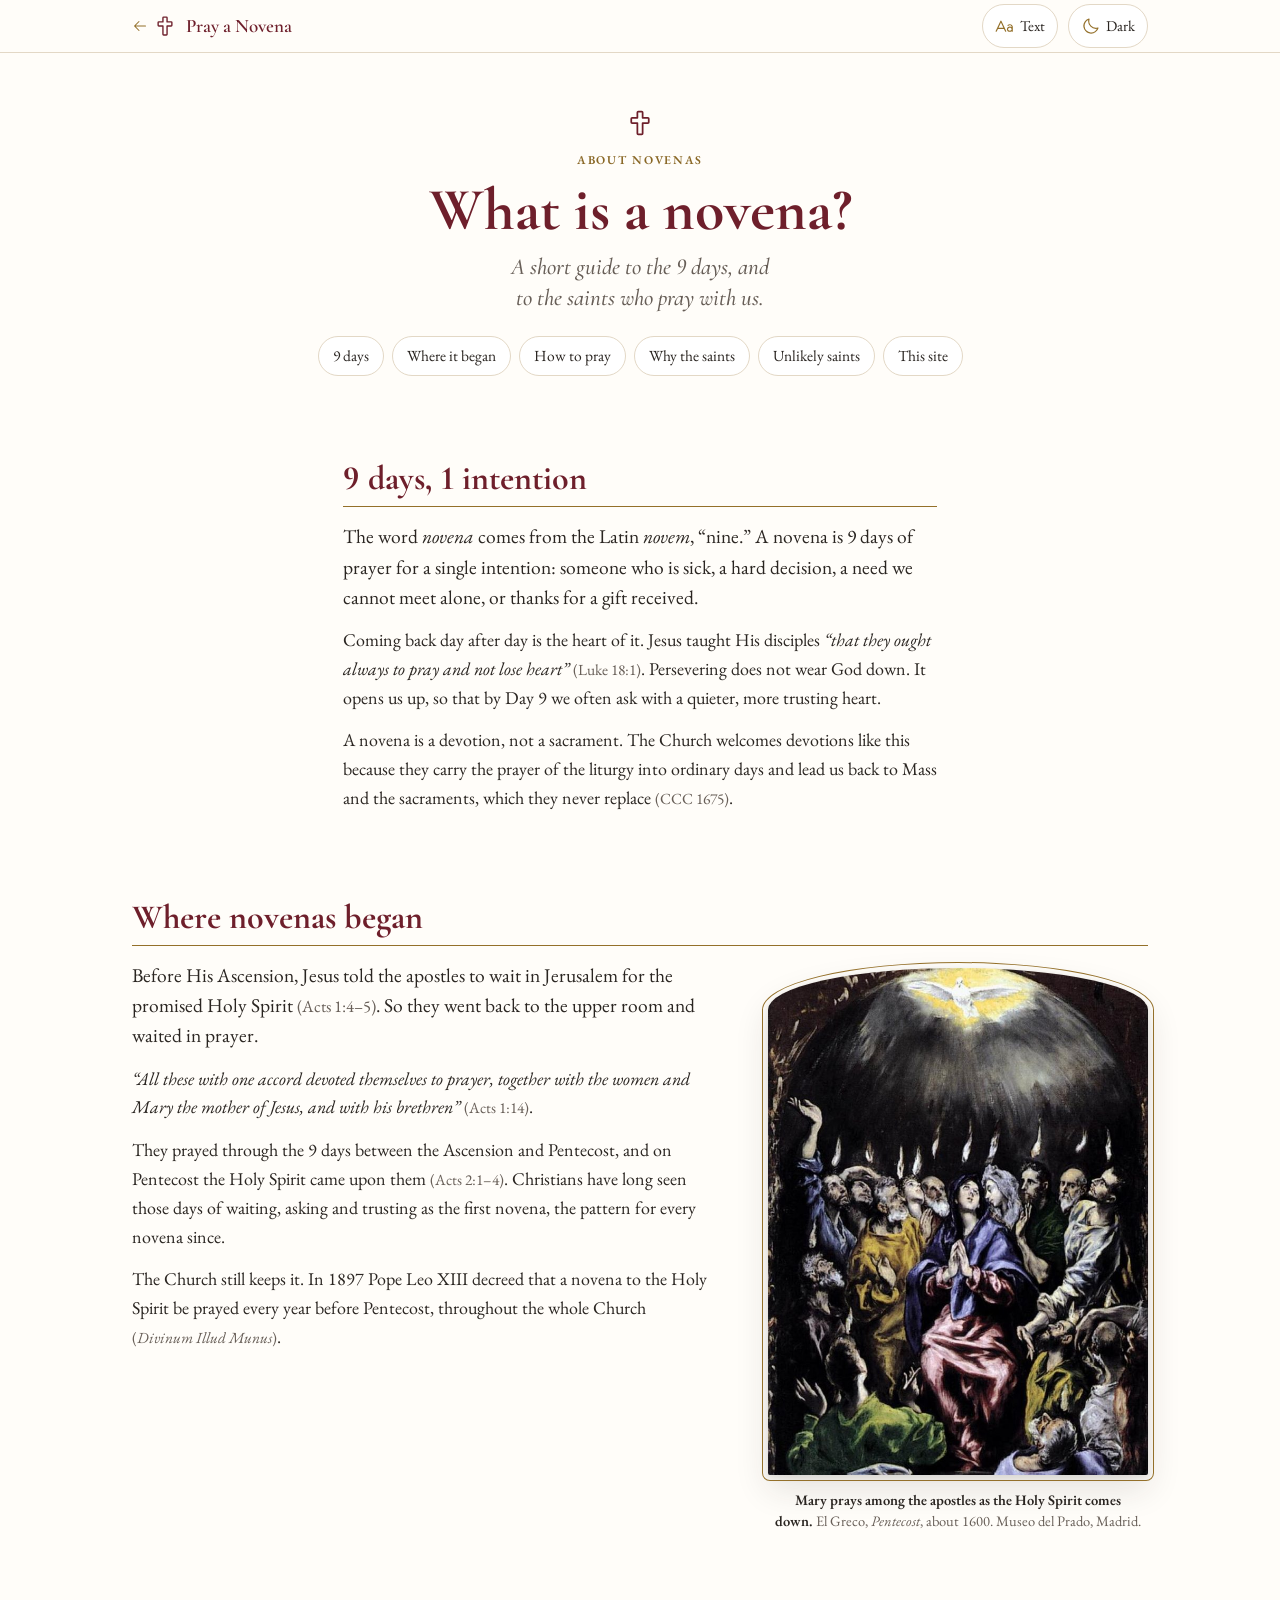
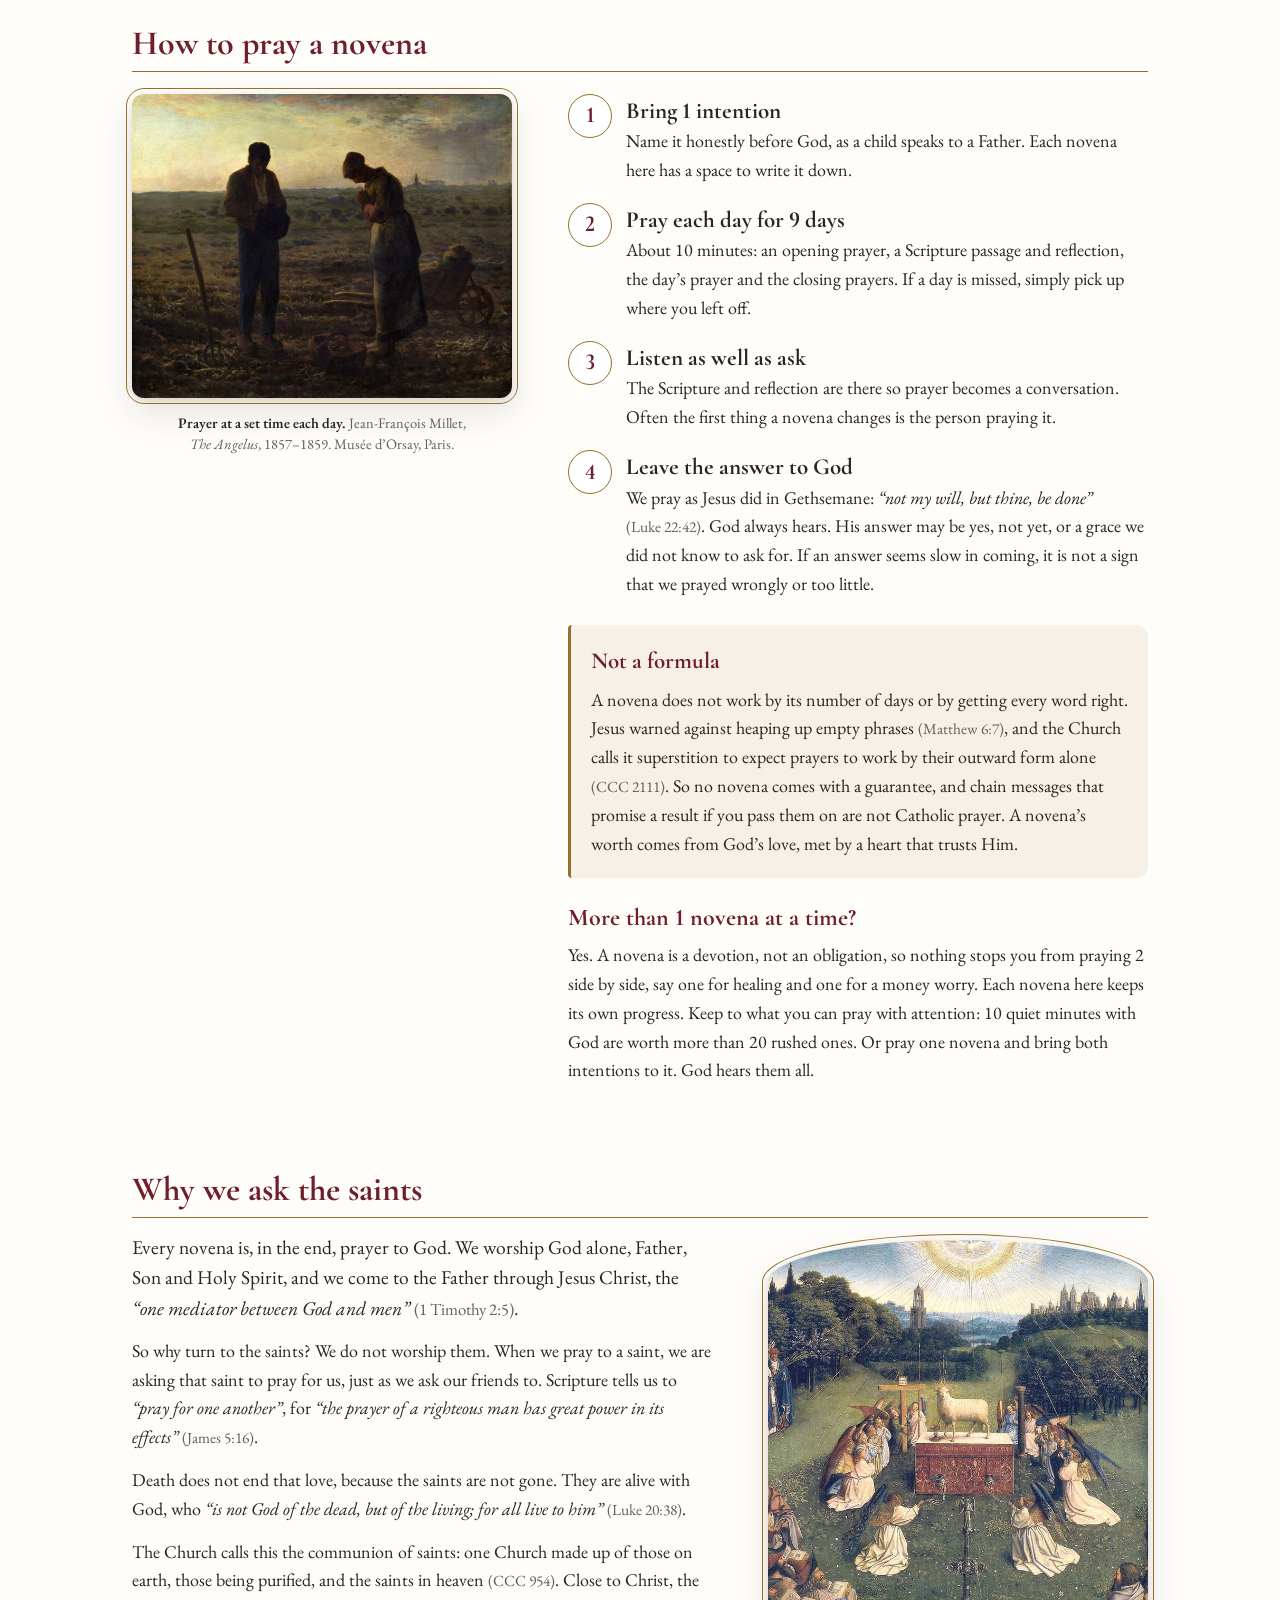
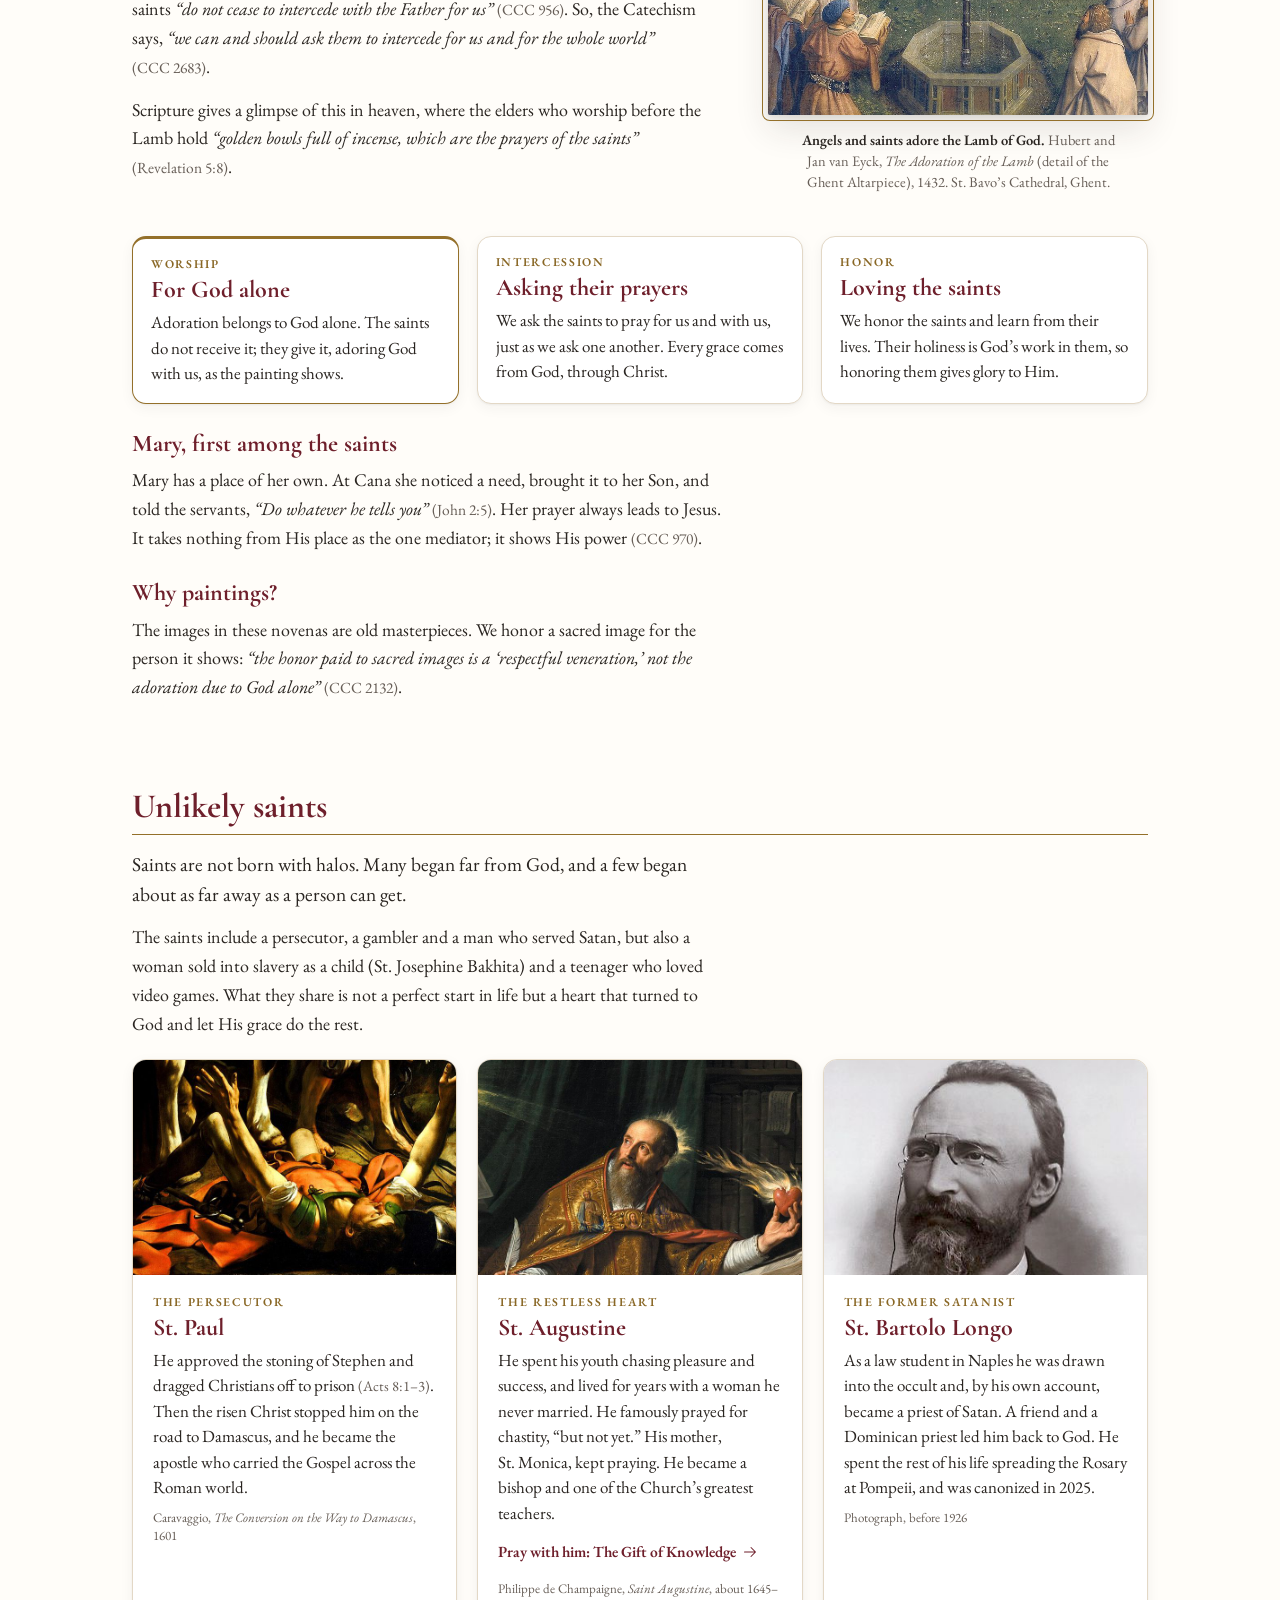
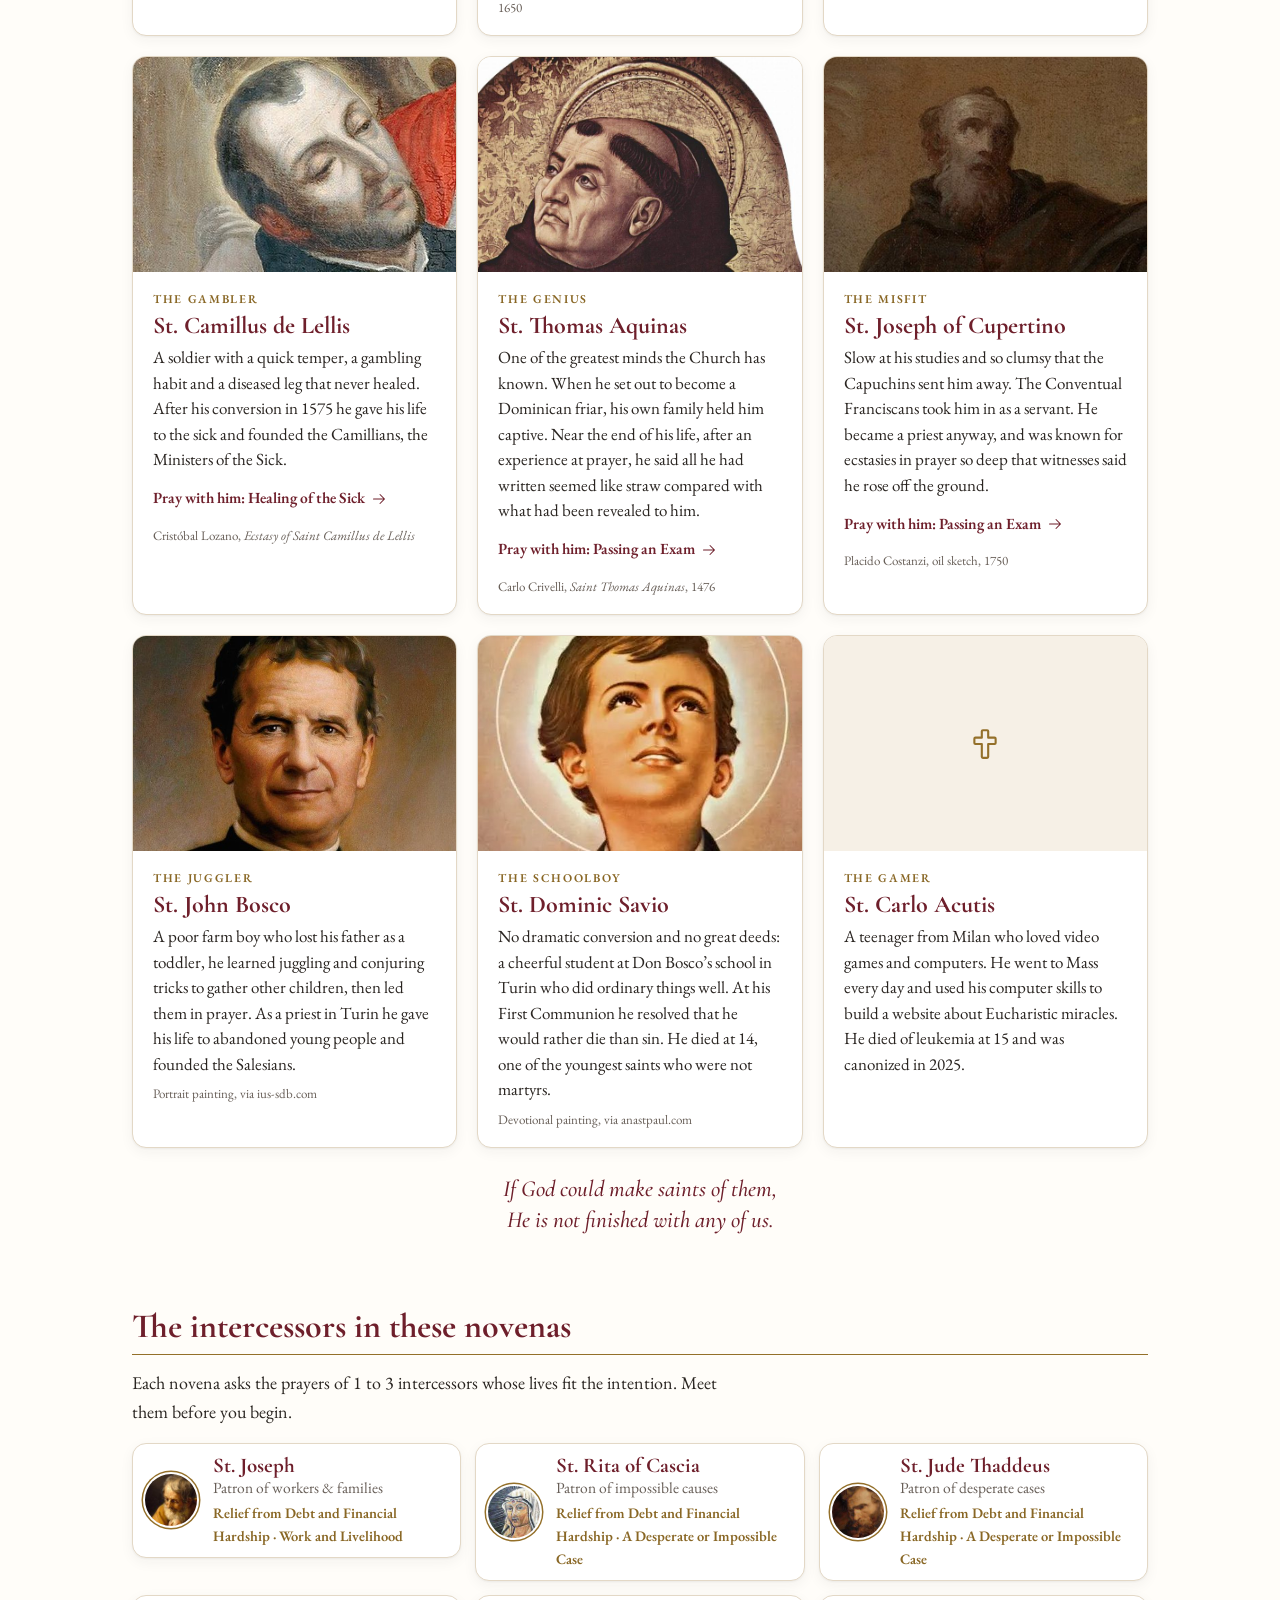
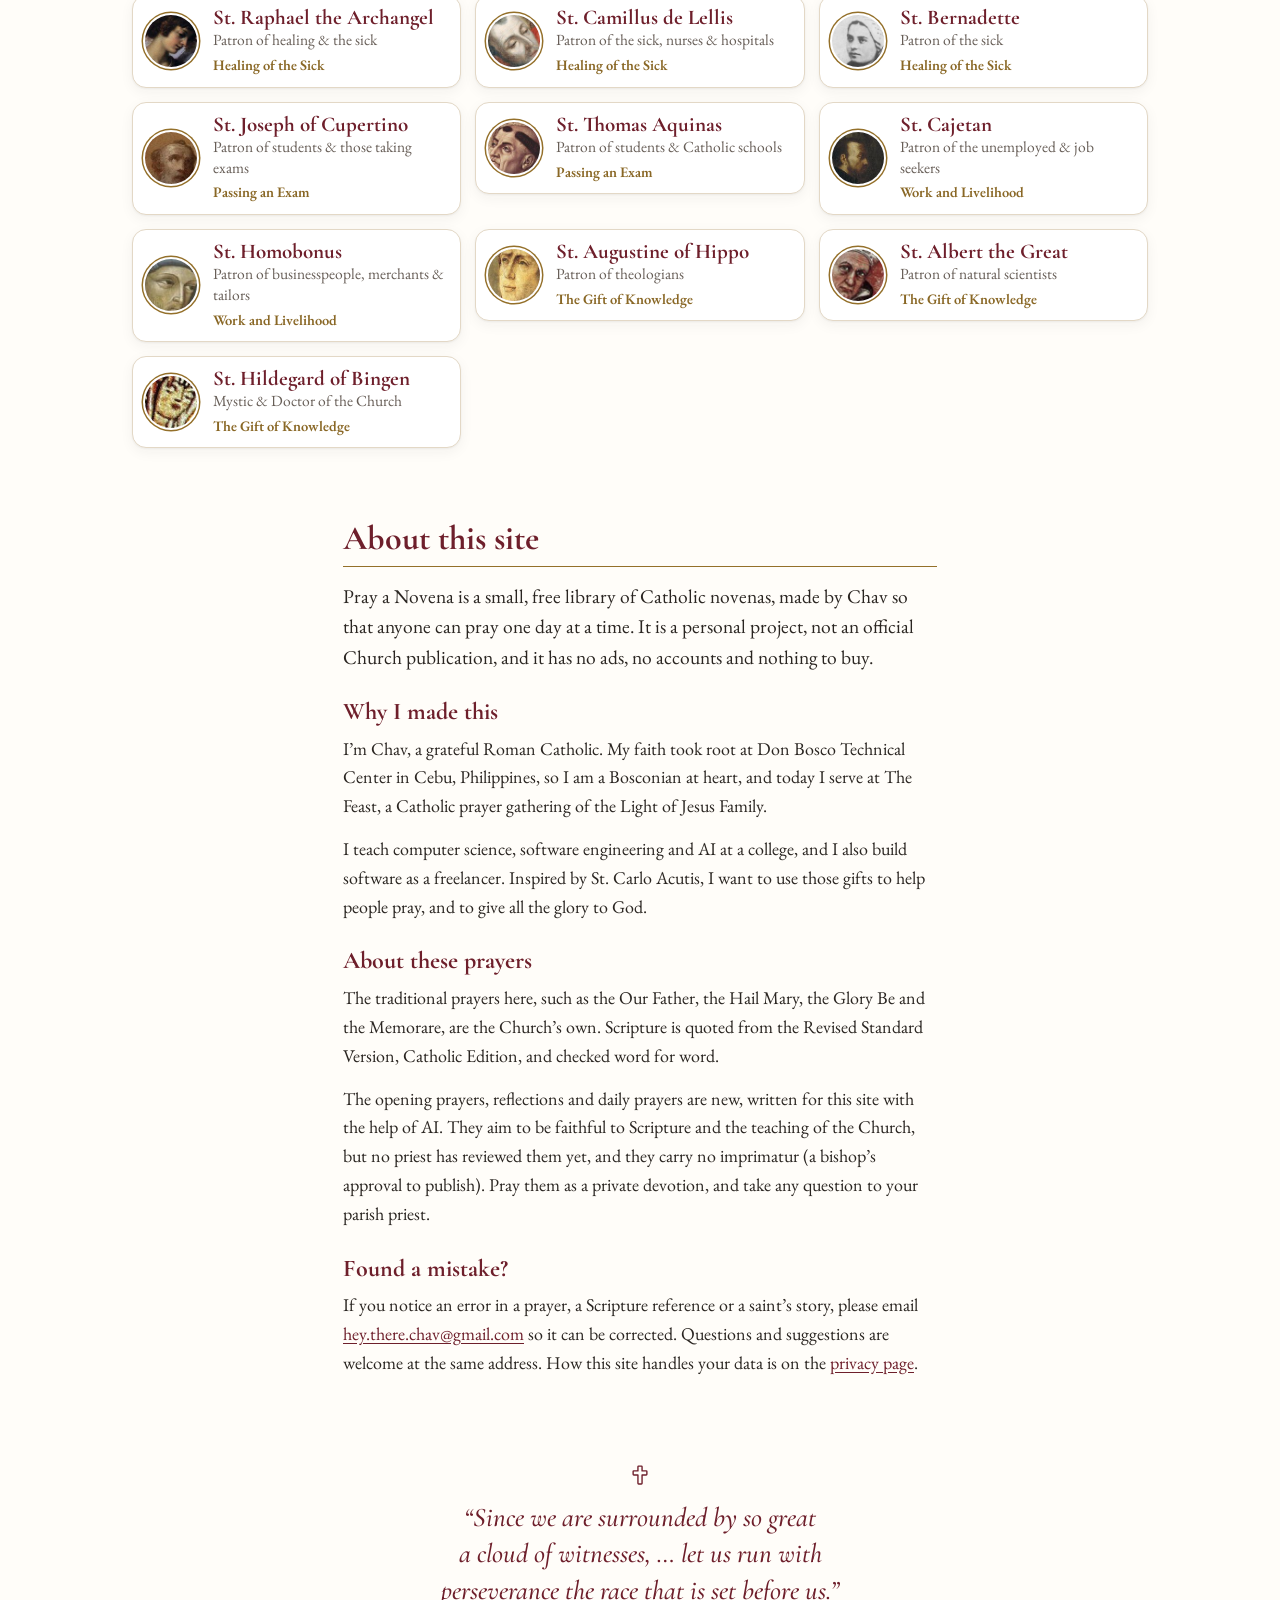
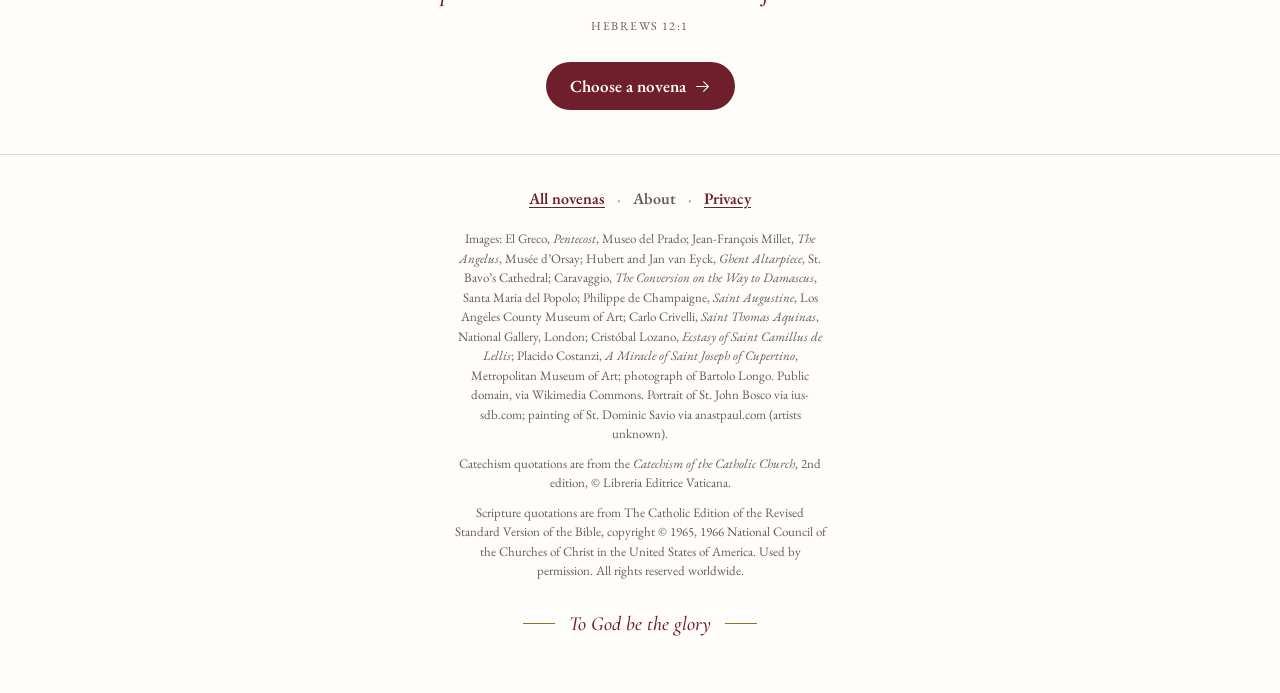
==== site/about/index.html @ 868ee54f "Link previews: 44px+ clear space between the words and the saint arches; every card re-rendered in t" ====
<!DOCTYPE html>
<html lang="en">
<head>
<meta charset="utf-8">
<meta name="viewport" content="width=device-width, initial-scale=1, viewport-fit=cover">
<title>What is a novena? | Pray a Novena</title>
<meta name="apple-mobile-web-app-title" content="Pray a Novena">
<meta name="description" content="What a novena is, how to pray one, and why Catholics ask the saints to pray for us.">
<meta name="theme-color" content="#FFFDF9" media="(prefers-color-scheme: light)">
<meta name="theme-color" content="#0E1524" media="(prefers-color-scheme: dark)">
<meta property="og:type" content="website">
<meta property="og:site_name" content="Pray a Novena">
<meta property="og:url" content="https://prayanovena.com/about/">
<meta property="og:title" content="What is a novena? | Pray a Novena">
<meta property="og:description" content="What a novena is, how to pray one, and why Catholics ask the saints to pray for us.">
<meta property="og:image" content="https://prayanovena.com/og.jpg?v=fa980f66">
<meta property="og:image:alt" content="Pray a Novena: Catholic novenas for every intention">
<meta property="og:image:width" content="1200"><meta property="og:image:height" content="630">
<meta name="twitter:card" content="summary_large_image">
<link rel="canonical" href="https://prayanovena.com/about/">
<link rel="icon" href="../favicon.svg" type="image/svg+xml">
<link rel="apple-touch-icon" href="../apple-touch-icon.png">
<link rel="manifest" href="../manifest.webmanifest">
<link rel="preload" href="../fonts/eb-garamond.woff2" as="font" type="font/woff2" crossorigin>
<link rel="preload" href="../fonts/cormorant-garamond.woff2" as="font" type="font/woff2" crossorigin>
<link rel="stylesheet" href="../fonts/fonts.css">
<style>
:root{
  --paper:#FFFDF9; --sheet:#FFFFFF; --ink:#2A2521; --muted:#675E57; --wine:#6E1F2B; --gold:#94702A;
  --rule:#E3D8C6; --wash:#F6F0E6; --gold-text:#896725; --rule-strong:#9C8B70; --cta:#6E1F2B; --on-cta:#FFFDF9;
  --display:"Cormorant Garamond","Cormorant",Garamond,"Times New Roman",serif;
  --body:"EB Garamond",Garamond,Georgia,"Times New Roman",serif;
  --scale:1;
  --card-shadow:0 1px 2px rgb(42 37 33 / .05),0 4px 14px rgb(42 37 33 / .05);
  --art-shadow:0 2px 6px rgb(42 37 33 / .10),0 14px 34px rgb(42 37 33 / .12);
  color-scheme:light;
}
@media (prefers-color-scheme:dark){
  :root:not([data-mode="light"]){
    --paper:#0E1524; --sheet:#162036; --ink:#ECE6DA; --muted:#A7B0C2; --wine:#EBCF95; --gold:#C9A45A;
    --rule:#26324C; --wash:#1B2740; --gold-text:#D0AD66; --rule-strong:#5E6E90; --cta:#C9A45A; --on-cta:#0E1524;
    --card-shadow:none; --art-shadow:0 10px 30px rgb(0 0 0 / .35); color-scheme:dark;
  }
}
:root[data-mode="dark"]{
  --paper:#0E1524; --sheet:#162036; --ink:#ECE6DA; --muted:#A7B0C2; --wine:#EBCF95; --gold:#C9A45A;
  --rule:#26324C; --wash:#1B2740; --gold-text:#D0AD66; --rule-strong:#5E6E90; --cta:#C9A45A; --on-cta:#0E1524;
  --card-shadow:none; --art-shadow:0 10px 30px rgb(0 0 0 / .35); color-scheme:dark;
}

/* ---- base (same as the library) ---- */
*{box-sizing:border-box}
html,body{margin:0}
html{scroll-padding-top:68px}
body{background:var(--paper);color:var(--ink);font-family:var(--body);font-size:calc(18px * var(--scale));line-height:1.6;-webkit-font-smoothing:antialiased;font-variant-numeric:lining-nums;font-feature-settings:"lnum" 1}
a{color:var(--wine);text-underline-offset:3px}
svg.i{width:1em;height:1em;fill:currentColor;flex:none}
:focus-visible{outline:2px solid var(--gold);outline-offset:3px;border-radius:6px}
.wrap{max-width:680px;margin:0 auto;padding:0 20px}
.nb{white-space:nowrap}
.sr{position:absolute;width:1px;height:1px;padding:0;margin:-1px;overflow:hidden;clip:rect(0 0 0 0);white-space:nowrap;border:0}
em{font-style:italic}

/* ---- top bar: back to the library, then the 2 reading controls ---- */
.bar{position:sticky;top:0;z-index:5;background:var(--paper);border-bottom:1px solid var(--rule)}
.bar .wrap{position:relative;display:flex;align-items:center;gap:10px;height:52px}
.home{display:flex;align-items:center;gap:10px;flex:1;min-width:0;min-height:44px;text-decoration:none}
.home .back-ic{font-size:16px;color:var(--gold);margin-right:-4px}
.bar .mark{color:var(--wine);font-size:22px}
.bar .name{font-family:var(--display);font-weight:600;font-size:19px;color:var(--wine);white-space:nowrap;overflow:hidden;text-overflow:ellipsis}
.iconbtn{display:inline-flex;align-items:center;justify-content:center;gap:6px;min-width:44px;height:44px;padding:0 12px;border:1px solid var(--rule);border-radius:999px;background:var(--sheet);color:var(--ink);cursor:pointer;font:inherit;font-size:15px}
.iconbtn svg{font-size:19px;color:var(--gold)}
.iconbtn:hover{border-color:var(--gold)}
.sizer{display:none;position:absolute;right:20px;top:56px;background:var(--sheet);border:1px solid var(--rule);border-radius:12px;padding:8px;gap:6px;box-shadow:0 8px 24px rgb(0 0 0 / .12);z-index:6}
.sizer.open{display:flex}
.sizer button{min-width:48px;height:44px;border:1px solid var(--rule);border-radius:8px;background:var(--paper);cursor:pointer;font-family:var(--display);font-weight:700;color:var(--wine)}
.sizer button[aria-pressed="true"]{border-color:var(--wine);box-shadow:0 0 0 1px var(--wine) inset}
@media (max-width:600px){
  #themeLabel,#sizeBtn>span{display:none}
  .iconbtn{padding:0;width:44px}
  .bar .mark{font-size:24px}
  .bar .name{font-size:18px}
  .sizer{right:16px}
}

/* ---- hero ---- */
.hero{padding:30px 0 6px;text-align:center}
.cross{color:var(--wine);font-size:28px;line-height:1}
.kicker{margin:10px 0 0;font-size:calc(12px * var(--scale));letter-spacing:.14em;font-weight:600;color:var(--gold-text);text-transform:uppercase}
h1{font-family:var(--display);font-weight:700;color:var(--wine);font-size:clamp(40px,10.5vw,60px);line-height:1;margin:10px 0 12px;text-wrap:balance}
.lede{text-wrap:balance;font-family:var(--display);font-style:italic;font-size:calc(clamp(19px,5vw,23px) * var(--scale));line-height:1.35;color:var(--muted);margin:0 auto;max-width:30ch}
/* jump links */
.jump{list-style:none;margin:22px auto 0;padding:0;display:flex;flex-wrap:wrap;justify-content:center;gap:8px;max-width:520px}
.jump a{display:inline-flex;align-items:center;min-height:40px;padding:0 14px;border:1px solid var(--rule);border-radius:999px;background:var(--sheet);font-size:calc(15.5px * var(--scale));text-decoration:none;color:var(--ink)}
.jump a:hover{border-color:var(--gold)}

/* ---- sections ---- */
section{padding-top:8px}
.h2{font-family:var(--display);font-weight:700;font-size:calc(clamp(28px,7.4vw,34px) * var(--scale));line-height:1.12;color:var(--wine);margin:40px 0 14px;padding-bottom:8px;border-bottom:1px solid var(--gold);text-wrap:balance}
.h2 .n{display:block;font-family:var(--body);font-size:12px;letter-spacing:.14em;font-weight:600;color:var(--gold-text);text-transform:uppercase;margin-bottom:4px}
p{margin:0 0 14px}
.lead{font-size:calc(19.5px * var(--scale));line-height:1.55}
q,.q{font-style:italic}
.ref{white-space:nowrap;color:var(--muted);font-size:.86em}
.h3{font-family:var(--display);font-weight:700;font-size:calc(24px * var(--scale));line-height:1.2;color:var(--wine);margin:26px 0 8px}

/* ---- paintings ---- */
.art{margin:6px auto 22px;max-width:440px}
.art .frame{position:relative;border-radius:999px 999px 10px 10px / 220px 220px 10px 10px;overflow:hidden;box-shadow:var(--art-shadow);outline:1px solid var(--gold);outline-offset:5px;background:var(--wash)}
.art img{display:block;width:100%;height:auto}
.art.wide{max-width:none}
.art.wide .frame{border-radius:12px}
.art figcaption{margin-top:14px;font-size:calc(14.5px * var(--scale));line-height:1.45;color:var(--muted);text-align:center;text-wrap:balance}
.art figcaption b{font-weight:600;color:var(--ink)}
.art figcaption i{font-style:italic}

/* ---- steps ---- */
.steps{list-style:none;margin:8px 0 0;padding:0;display:grid;gap:18px;counter-reset:s}
.steps li{display:grid;grid-template-columns:44px 1fr;gap:14px;align-items:start}
.steps .num{width:44px;height:44px;border-radius:50%;border:1.5px solid var(--gold);display:grid;place-items:center;font-family:var(--display);font-weight:700;font-size:23px;color:var(--wine);background:var(--sheet);font-variant-numeric:lining-nums;font-feature-settings:"lnum" 1}
.steps h3{margin:4px 0 2px;font-family:var(--display);font-size:calc(23px * var(--scale));font-weight:700;line-height:1.2;color:var(--ink)}
.steps p{margin:0}

/* ---- callout ---- */
.callout{margin:26px 0 6px;padding:18px 20px 6px;background:var(--wash);border-left:3px solid var(--gold);border-radius:4px 12px 12px 4px}
.callout h3{margin:0 0 6px;font-family:var(--display);font-size:calc(23px * var(--scale));font-weight:700;color:var(--wine)}

/* ---- worship / intercession / honor ---- */
.three{list-style:none;margin:22px 0 8px;padding:0;display:grid;gap:12px}
.three li{background:var(--sheet);border:1px solid var(--rule);border-radius:14px;padding:16px 18px;box-shadow:var(--card-shadow)}
.three .lbl{display:block;font-size:12px;letter-spacing:.14em;font-weight:600;color:var(--gold-text);text-transform:uppercase}
.three h3{margin:2px 0 6px;font-family:var(--display);font-size:calc(24px * var(--scale));font-weight:700;line-height:1.15;color:var(--wine)}
.three p{margin:0;font-size:calc(17px * var(--scale));line-height:1.5}
.three li.god{border-color:var(--gold);border-top-width:3px}

/* ---- the intercessors ---- */
.people{list-style:none;margin:16px 0 0;padding:0;display:grid;gap:10px}
.people a{display:grid;grid-template-columns:56px 1fr;gap:14px;align-items:center;padding:10px 14px 10px 10px;background:var(--sheet);border:1px solid var(--rule);border-radius:14px;text-decoration:none;color:inherit;box-shadow:var(--card-shadow);transition:border-color .15s}
.people a:hover{border-color:var(--gold)}
.people img{width:56px;height:56px;border-radius:50%;object-fit:cover;box-shadow:0 0 0 1.5px var(--gold);border:2px solid var(--sheet);background:var(--wash)}
.people .nm{display:block;font-family:var(--display);font-weight:700;font-size:calc(21px * var(--scale));line-height:1.15;color:var(--wine)}
.people .pt{display:block;font-size:calc(15.5px * var(--scale));line-height:1.35;color:var(--muted)}
.people .nv{display:block;margin-top:2px;font-size:calc(14.5px * var(--scale));font-weight:600;color:var(--gold-text)}

/* ---- unlikely saints ---- */
.stories{list-style:none;margin:20px 0 0;padding:0;display:grid;gap:14px}
.stories li{display:grid;grid-template-columns:104px 1fr;gap:14px;align-items:start;background:var(--sheet);border:1px solid var(--rule);border-radius:14px;padding:12px;box-shadow:var(--card-shadow)}
.stories img{display:block;width:104px;height:104px;object-fit:cover;border-radius:10px;background:var(--wash)}
.stories .ph{display:grid;place-items:center;width:104px;height:104px;border-radius:10px;background:var(--wash);color:var(--gold);font-size:34px}
.stories .lbl{display:block;font-size:12px;letter-spacing:.14em;font-weight:600;color:var(--gold-text);text-transform:uppercase}
.stories h3{margin:2px 0 6px;font-family:var(--display);font-size:calc(24px * var(--scale));font-weight:700;line-height:1.15;color:var(--wine)}
.stories p{margin:0;font-size:calc(17px * var(--scale));line-height:1.5}
.stories .pray{display:inline-flex;align-items:center;gap:6px;min-height:40px;margin-top:6px;font-weight:600;font-size:calc(15.5px * var(--scale));text-decoration:none}
.stories .pray .i{font-size:16px}
.stories .by{margin-top:8px;font-size:13px;color:var(--muted);line-height:1.4}
.after{margin:26px auto 0;text-align:center;font-family:var(--display);font-style:italic;font-size:calc(23px * var(--scale));line-height:1.35;color:var(--wine);max-width:28ch;text-wrap:balance}
@media (max-width:759px){.art{max-width:300px}.art.wide{max-width:none}}
@media (max-width:480px){.stories li{grid-template-columns:1fr}.stories img{width:100%;height:auto;aspect-ratio:2/1}.stories .ph{width:64px;height:64px;font-size:28px}
  .people a{grid-template-columns:44px 1fr;gap:12px;padding:8px 12px 8px 8px}.people img{width:44px;height:44px}.people .pt{display:none}.people .nm{font-size:calc(19px * var(--scale))}}

/* ---- close ---- */
.close{text-align:center;padding:44px 0 4px}
.close .cross{font-size:22px}
.close blockquote{margin:10px auto 0;max-width:30ch;font-family:var(--display);font-style:italic;color:var(--wine);font-size:calc(23px * var(--scale));line-height:1.35;text-wrap:balance}
.cite{display:block;font-style:normal;font-family:var(--body);font-size:12px;letter-spacing:.12em;color:var(--muted);margin-top:8px;text-transform:uppercase}
.cta{display:inline-flex;align-items:center;gap:8px;margin-top:26px;min-height:48px;padding:0 24px;border-radius:999px;background:var(--cta);color:var(--on-cta);font-weight:600;font-size:calc(17px * var(--scale));text-decoration:none}
.cta:hover{filter:brightness(1.08)}

/* ---- site footer (shared by every page; built by tools/build.py) ---- */
.site-foot{margin-top:40px;border-top:1px solid var(--rule);text-align:center;color:var(--muted)}
.site-foot .wrap{padding-top:22px;padding-bottom:calc(56px + env(safe-area-inset-bottom))}
.foot-nav{display:flex;flex-wrap:wrap;justify-content:center;align-items:center;margin:0 0 8px}
.foot-nav a{display:inline-flex;align-items:center;min-height:44px;padding:0 12px;color:var(--wine);font-weight:600;font-size:calc(16px * var(--scale));text-underline-offset:3px}
.foot-nav a[aria-current="page"]{text-decoration:none;color:var(--muted)}
.foot-nav span{color:var(--rule-strong)}
.fnote{font-size:calc(13.5px * var(--scale));line-height:1.5;color:var(--muted);max-width:62ch;margin:0 auto 10px}
.fnote a{color:inherit;text-underline-offset:2px}
.fnote.warn{font-size:calc(15px * var(--scale));color:var(--ink)}
.fnote.credits{font-size:calc(13px * var(--scale))}
.amdg{display:flex;align-items:center;justify-content:center;gap:14px;margin:30px 0 0;font-family:var(--display);font-style:italic;font-weight:500;font-size:calc(20px * var(--scale));line-height:1.3;color:var(--wine)}
.amdg::before,.amdg::after{content:"";flex:none;width:32px;height:1px;background:var(--gold)}

@media (prefers-reduced-motion:reduce){*{transition:none!important}}

/* ---- wider screens ---- */
@media (min-width:760px){
  .wrap{max-width:1080px;padding:0 32px}
  .hero{padding:56px 0 12px}
  .lede{max-width:34ch}
  .jump{max-width:720px}
  .textonly{max-width:66ch;margin-left:auto;margin-right:auto}
  .body{max-width:66ch}
  .h2{margin-top:64px}
  .split{display:grid;grid-template-columns:minmax(0,1fr) minmax(280px,380px);gap:56px;align-items:start}
  .split.flip{grid-template-columns:minmax(280px,380px) minmax(0,1fr)}
  .split.flip .art{order:-1}
  .split .art{position:sticky;top:84px;margin-top:8px}
  .three{grid-template-columns:repeat(3,1fr);gap:18px}
  .people{grid-template-columns:repeat(auto-fill,minmax(300px,1fr));gap:14px}
  .stories{grid-template-columns:repeat(3,1fr);gap:20px}
  .stories li{grid-template-columns:1fr;padding:0;overflow:hidden;align-content:start}
  .stories img,.stories .ph{width:100%;height:auto;aspect-ratio:3/2;border-radius:0}
  .stories .txt{padding:4px 20px 18px}
  .close{padding-top:72px}
  .close blockquote{font-size:calc(27px * var(--scale));max-width:34ch}
}
@media (min-width:760px) and (max-width:959px){
  .split,.split.flip{grid-template-columns:1fr}
  .split .art,.split.flip .art{position:static;order:0}
  .three{grid-template-columns:1fr}
  .stories{grid-template-columns:repeat(2,1fr)}
  .art.wide{max-width:520px}
}
</style>
</head>
<body>
<svg xmlns="http://www.w3.org/2000/svg" style="display:none" aria-hidden="true"><symbol id="i-cross" viewBox="0 0 256 256"><path d="M200,72H160V32a16,16,0,0,0-16-16H112A16,16,0,0,0,96,32V72H56A16,16,0,0,0,40,88v32a16,16,0,0,0,16,16H96v88a16,16,0,0,0,16,16h32a16,16,0,0,0,16-16V136h40a16,16,0,0,0,16-16V88A16,16,0,0,0,200,72Zm0,48H152a8,8,0,0,0-8,8v96H112V128a8,8,0,0,0-8-8H56V88h48a8,8,0,0,0,8-8V32h32V80a8,8,0,0,0,8,8h48Z"/></symbol><symbol id="i-sun" viewBox="0 0 256 256"><path d="M120,40V16a8,8,0,0,1,16,0V40a8,8,0,0,1-16,0Zm72,88a64,64,0,1,1-64-64A64.07,64.07,0,0,1,192,128Zm-16,0a48,48,0,1,0-48,48A48.05,48.05,0,0,0,176,128ZM58.34,69.66A8,8,0,0,0,69.66,58.34l-16-16A8,8,0,0,0,42.34,53.66Zm0,116.68-16,16a8,8,0,0,0,11.32,11.32l16-16a8,8,0,0,0-11.32-11.32ZM192,72a8,8,0,0,0,5.66-2.34l16-16a8,8,0,0,0-11.32-11.32l-16,16A8,8,0,0,0,192,72Zm5.66,114.34a8,8,0,0,0-11.32,11.32l16,16a8,8,0,0,0,11.32-11.32ZM48,128a8,8,0,0,0-8-8H16a8,8,0,0,0,0,16H40A8,8,0,0,0,48,128Zm80,80a8,8,0,0,0-8,8v24a8,8,0,0,0,16,0V216A8,8,0,0,0,128,208Zm112-88H216a8,8,0,0,0,0,16h24a8,8,0,0,0,0-16Z"/></symbol><symbol id="i-moon" viewBox="0 0 256 256"><path d="M233.54,142.23a8,8,0,0,0-8-2,88.08,88.08,0,0,1-109.8-109.8,8,8,0,0,0-10-10,104.84,104.84,0,0,0-52.91,37A104,104,0,0,0,136,224a103.09,103.09,0,0,0,62.52-20.88,104.84,104.84,0,0,0,37-52.91A8,8,0,0,0,233.54,142.23ZM188.9,190.34A88,88,0,0,1,65.66,67.11a89,89,0,0,1,31.4-26A106,106,0,0,0,96,56,104.11,104.11,0,0,0,200,160a106,106,0,0,0,14.92-1.06A89,89,0,0,1,188.9,190.34Z"/></symbol><symbol id="i-text-aa" viewBox="0 0 256 256"><path d="M87.24,52.59a8,8,0,0,0-14.48,0l-64,136a8,8,0,1,0,14.48,6.81L39.9,160h80.2l16.66,35.4a8,8,0,1,0,14.48-6.81ZM47.43,144,80,74.79,112.57,144ZM200,96c-12.76,0-22.73,3.47-29.63,10.32a8,8,0,0,0,11.26,11.36c3.8-3.77,10-5.68,18.37-5.68,13.23,0,24,9,24,20v3.22A42.76,42.76,0,0,0,200,128c-22.06,0-40,16.15-40,36s17.94,36,40,36a42.73,42.73,0,0,0,24-7.25,8,8,0,0,0,16-.75V132C240,112.15,222.06,96,200,96Zm0,88c-13.23,0-24-9-24-20s10.77-20,24-20,24,9,24,20S213.23,184,200,184Z"/></symbol><symbol id="i-arrow-left" viewBox="0 0 256 256"><path d="M224,128a8,8,0,0,1-8,8H59.31l58.35,58.34a8,8,0,0,1-11.32,11.32l-72-72a8,8,0,0,1,0-11.32l72-72a8,8,0,0,1,11.32,11.32L59.31,120H216A8,8,0,0,1,224,128Z"/></symbol><symbol id="i-arrow-right" viewBox="0 0 256 256"><path d="M221.66,133.66l-72,72a8,8,0,0,1-11.32-11.32L196.69,136H40a8,8,0,0,1,0-16H196.69L138.34,61.66a8,8,0,0,1,11.32-11.32l72,72A8,8,0,0,1,221.66,133.66Z"/></symbol></svg>
<header class="bar">
  <div class="wrap">
    <a class="home" href="../index.html"><svg class="i back-ic" aria-hidden="true" focusable="false"><use href="#i-arrow-left"/></svg><svg class="i mark" aria-hidden="true" focusable="false"><use href="#i-cross"/></svg><span class="name">Pray a Novena</span><span class="sr"> (all novenas)</span></a>
    <button class="iconbtn" id="sizeBtn" type="button" aria-expanded="false" aria-controls="sizer" aria-label="Text size" title="Text size"><svg class="i" aria-hidden="true" focusable="false"><use href="#i-text-aa"/></svg><span>Text</span></button>
    <div class="sizer" id="sizer" role="group" aria-label="Text size">
      <button type="button" data-scale="1" aria-label="Normal text" style="font-size:15px">A</button>
      <button type="button" data-scale="1.15" aria-label="Larger text" style="font-size:19px">A</button>
      <button type="button" data-scale="1.35" aria-label="Largest text" style="font-size:24px">A</button>
    </div>
    <button class="iconbtn" id="themeBtn" type="button"><svg class="i" aria-hidden="true" focusable="false" id="themeIcon"><use href="#i-moon"/></svg><span id="themeLabel">Dark</span></button>
  </div>
</header>

<main class="wrap">
  <div class="hero">
    <div class="cross" aria-hidden="true"><svg class="i" aria-hidden="true" focusable="false"><use href="#i-cross"/></svg></div>
    <p class="kicker">About novenas</p>
    <h1>What is a novena?</h1>
    <p class="lede">A short guide to the 9&nbsp;days, and to the saints who pray with us.</p>
    <ul class="jump" aria-label="On this page">
      <li><a href="#novena">9 days</a></li>
      <li><a href="#began">Where it began</a></li>
      <li><a href="#pray">How to pray</a></li>
      <li><a href="#saints">Why the saints</a></li>
      <li><a href="#unlikely">Unlikely saints</a></li>
      <li><a href="#site">This site</a></li>
    </ul>
  </div>

  <section id="novena" class="textonly">
    <h2 class="h2">9&nbsp;days, 1&nbsp;intention</h2>
    <div class="body">
    <p class="lead">The word <em>novena</em> comes from the Latin <em>novem</em>, “nine.” A novena is 9&nbsp;days of prayer for a single intention: someone who is sick, a hard decision, a need we cannot meet alone, or thanks for a gift received.</p>
    <p>Coming back day after day is the heart of it. Jesus taught His disciples <q>that they ought always to pray and not lose heart</q> <span class="ref">(Luke 18:1)</span>. Persevering does not wear God down. It opens us up, so that by Day&nbsp;9 we often ask with a quieter, more trusting heart.</p>
    <p>A novena is a devotion, not a sacrament. The Church welcomes devotions like this because they carry the prayer of the liturgy into ordinary days and lead us back to Mass and the sacraments, which they never replace <span class="ref">(CCC 1675)</span>.</p>
    </div>
  </section>

  <section id="began">
    <h2 class="h2">Where novenas began</h2>
    <div class="split">
      <div class="body">
        <p class="lead">Before His Ascension, Jesus told the apostles to wait in Jerusalem for the promised Holy Spirit <span class="ref">(Acts 1:4–5)</span>. So they went back to the upper room and waited in prayer.</p>
        <p><q>All these with one accord devoted themselves to prayer, together with the women and Mary the mother of Jesus, and with his brethren</q> <span class="ref">(Acts 1:14)</span>.</p>
        <p>They prayed through the 9&nbsp;days between the Ascension and Pentecost, and on Pentecost the Holy Spirit came upon them <span class="ref">(Acts 2:1–4)</span>. Christians have long seen those days of waiting, asking and trusting as the first novena, the pattern for every novena since.</p>
        <p>The Church still keeps it. In 1897 Pope Leo&nbsp;XIII decreed that a novena to the Holy Spirit be prayed every year before Pentecost, throughout the whole Church <span class="ref">(<i>Divinum Illud Munus</i>)</span>.</p>
      </div>
      <figure class="art">
        <div class="frame"><img src="img/pentecost.jpg" width="720" height="960" alt="Painting of Pentecost by El Greco: Mary, hands joined in prayer, among the apostles, with tongues of fire above them and the dove of the Holy Spirit shining overhead." loading="lazy"></div>
        <figcaption><b>Mary prays among the apostles as the Holy Spirit comes down.</b> El Greco, <i>Pentecost</i>, about 1600. Museo del Prado, Madrid.</figcaption>
      </figure>
    </div>
  </section>

  <section id="pray">
    <h2 class="h2">How to pray a novena</h2>
    <div class="split flip">
      <figure class="art wide">
        <div class="frame"><img src="img/angelus.jpg" width="1000" height="800" alt="Painting by Millet: a man and a woman stand in a field at dusk with heads bowed in prayer, a church steeple far off on the horizon." loading="lazy"></div>
        <figcaption><b>Prayer at a set time each day.</b> Jean-François Millet, <i>The Angelus</i>, 1857–1859. Musée d’Orsay, Paris.</figcaption>
      </figure>
      <div class="body">
        <ol class="steps">
          <li><span class="num" aria-hidden="true">1</span><div><h3>Bring 1&nbsp;intention</h3><p>Name it honestly before God, as a child speaks to a Father. Each novena here has a space to write it down.</p></div></li>
          <li><span class="num" aria-hidden="true">2</span><div><h3>Pray each day for 9&nbsp;days</h3><p>About 10&nbsp;minutes: an opening prayer, a Scripture passage and reflection, the day’s prayer and the closing prayers. If a day is missed, simply pick up where you left off.</p></div></li>
          <li><span class="num" aria-hidden="true">3</span><div><h3>Listen as well as ask</h3><p>The Scripture and reflection are there so prayer becomes a conversation. Often the first thing a novena changes is the person praying it.</p></div></li>
          <li><span class="num" aria-hidden="true">4</span><div><h3>Leave the answer to God</h3><p>We pray as Jesus did in Gethsemane: <q>not my will, but thine, be done</q> <span class="ref">(Luke 22:42)</span>. God always hears. His answer may be yes, not yet, or a grace we did not know to ask for. If an answer seems slow in coming, it is not a sign that we prayed wrongly or too little.</p></div></li>
        </ol>
        <div class="callout">
          <h3>Not a formula</h3>
          <p>A novena does not work by its number of days or by getting every word right. Jesus warned against heaping up empty phrases <span class="ref">(Matthew 6:7)</span>, and the Church calls it superstition to expect prayers to work by their outward form alone <span class="ref">(CCC 2111)</span>. So no novena comes with a guarantee, and chain messages that promise a result if you pass them on are not Catholic prayer. A novena’s worth comes from God’s love, met by a heart that trusts Him.</p>
        </div>
        <h3 class="h3">More than 1 novena at a time?</h3>
        <p>Yes. A novena is a devotion, not an obligation, so nothing stops you from praying 2 side by side, say one for healing and one for a money worry. Each novena here keeps its own progress. Keep to what you can pray with attention: 10 quiet minutes with God are worth more than 20 rushed ones. Or pray one novena and bring both intentions to it. God hears them all.</p>
      </div>
    </div>
  </section>

  <section id="saints">
    <h2 class="h2">Why we ask the saints</h2>
    <div class="split">
      <div class="body">
        <p class="lead">Every novena is, in the end, prayer to God. We worship God alone, Father, Son and Holy Spirit, and we come to the Father through Jesus Christ, the <q>one mediator between God and men</q> <span class="ref">(1 Timothy 2:5)</span>.</p>
        <p>So why turn to the saints? We do not worship them. When we pray to a saint, we are asking that saint to pray for us, just as we ask our friends to. Scripture tells us to <q>pray for one another</q>, for <q>the prayer of a righteous man has great power in its effects</q> <span class="ref">(James 5:16)</span>.</p>
        <p>Death does not end that love, because the saints are not gone. They are alive with God, who <q>is not God of the dead, but of the living; for all live to him</q> <span class="ref">(Luke 20:38)</span>.</p>
        <p>The Church calls this the communion of saints: one Church made up of those on earth, those being purified, and the saints in heaven <span class="ref">(CCC 954)</span>. Close to Christ, the saints <q>do not cease to intercede with the Father for us</q> <span class="ref">(CCC 956)</span>. So, the Catechism says, <q>we can and should ask them to intercede for us and for the whole world</q> <span class="ref">(CCC 2683)</span>.</p>
        <p>Scripture gives a glimpse of this in heaven, where the elders who worship before the Lamb hold <q>golden bowls full of incense, which are the prayers of the saints</q> <span class="ref">(Revelation 5:8)</span>.</p>
      </div>
      <figure class="art">
        <div class="frame"><img src="img/lamb.jpg" width="720" height="900" alt="Detail of the Ghent Altarpiece: angels kneel around the Lamb of God on an altar, saints kneel in the meadow below, and the dove of the Holy Spirit shines above." loading="lazy"></div>
        <figcaption><b>Angels and saints adore the Lamb of God.</b> Hubert and Jan van Eyck, <i>The Adoration of the Lamb</i> (detail of the Ghent Altarpiece), 1432. St. Bavo’s Cathedral, Ghent.</figcaption>
      </figure>
    </div>

    <ul class="three">
      <li class="god"><span class="lbl">Worship</span><h3>For God alone</h3><p>Adoration belongs to God alone. The saints do not receive it; they give it, adoring God with us, as the painting shows.</p></li>
      <li><span class="lbl">Intercession</span><h3>Asking their prayers</h3><p>We ask the saints to pray for us and with us, just as we ask one another. Every grace comes from God, through Christ.</p></li>
      <li><span class="lbl">Honor</span><h3>Loving the saints</h3><p>We honor the saints and learn from their lives. Their holiness is God’s work in them, so honoring them gives glory to Him.</p></li>
    </ul>

    <div class="body">
      <h3 class="h3">Mary, first among the saints</h3>
      <p>Mary has a place of her own. At Cana she noticed a need, brought it to her Son, and told the servants, <q>Do whatever he tells you</q> <span class="ref">(John 2:5)</span>. Her prayer always leads to Jesus. It takes nothing from His place as the one mediator; it shows His power <span class="ref">(CCC 970)</span>.</p>
      <h3 class="h3">Why paintings?</h3>
      <p>The images in these novenas are old masterpieces. We honor a sacred image for the person it shows: <q>the honor paid to sacred images is a ‘respectful veneration,’ not the adoration due to God alone</q> <span class="ref">(CCC 2132)</span>.</p>
    </div>
  </section>

  <section id="unlikely">
    <h2 class="h2">Unlikely saints</h2>
    <div class="body">
      <p class="lead">Saints are not born with halos. Many began far from God, and a few began about as far away as a person can get.</p>
      <p>The saints include a persecutor, a gambler and a man who served Satan, but also a woman sold into slavery as a child (St.&nbsp;Josephine Bakhita) and a teenager who loved video games. What they share is not a perfect start in life but a heart that turned to God and let His grace do the rest.</p>
    </div>
    <ul class="stories">
      <li><img src="img/paul.jpg" width="720" height="480" alt="Detail of Caravaggio’s Conversion of Saint Paul: Saul lies on the ground beneath his horse, arms raised, struck by light." loading="lazy"><div class="txt"><span class="lbl">The persecutor</span><h3>St. Paul</h3><p>He approved the stoning of Stephen and dragged Christians off to prison <span class="ref">(Acts 8:1–3)</span>. Then the risen Christ stopped him on the road to Damascus, and he became the apostle who carried the Gospel across the Roman world.</p><p class="by">Caravaggio, <i>The Conversion on the Way to Damascus</i>, 1601</p></div></li>
      <li><img src="img/augustine.jpg" width="720" height="480" alt="Detail of Philippe de Champaigne’s Saint Augustine: the bishop looks up from his writing desk, holding a flaming heart." loading="lazy"><div class="txt"><span class="lbl">The restless heart</span><h3>St. Augustine</h3><p>He spent his youth chasing pleasure and success, and lived for years with a woman he never married. He famously prayed for chastity, “but not yet.” His mother, St.&nbsp;Monica, kept praying. He became a bishop and one of the Church’s greatest teachers.</p><a class="pray" href="../gift-of-knowledge/index.html">Pray with him: The Gift of Knowledge<svg class="i" aria-hidden="true" focusable="false"><use href="#i-arrow-right"/></svg></a><p class="by">Philippe de Champaigne, <i>Saint Augustine</i>, about 1645–1650</p></div></li>
      <li><img src="img/longo.jpg" width="397" height="265" alt="Photograph of Bartolo Longo as a bearded man in pince-nez glasses." loading="lazy"><div class="txt"><span class="lbl">The former Satanist</span><h3>St. Bartolo Longo</h3><p>As a law student in Naples he was drawn into the occult and, by his own account, became a priest of Satan. A friend and a Dominican priest led him back to God. He spent the rest of his life spreading the Rosary at Pompeii, and was canonized in 2025.</p><p class="by">Photograph, before 1926</p></div></li>
      <li><img src="img/camillus.jpg" width="480" height="320" alt="Detail of a painting of St. Camillus de Lellis, eyes lowered in prayer." loading="lazy"><div class="txt"><span class="lbl">The gambler</span><h3>St. Camillus de Lellis</h3><p>A soldier with a quick temper, a gambling habit and a diseased leg that never healed. After his conversion in 1575 he gave his life to the sick and founded the Camillians, the Ministers of the Sick.</p><a class="pray" href="../healing/index.html">Pray with him: Healing of the Sick<svg class="i" aria-hidden="true" focusable="false"><use href="#i-arrow-right"/></svg></a><p class="by">Cristóbal Lozano, <i>Ecstasy of Saint Camillus de Lellis</i></p></div></li>
      <li><img src="img/aquinas.jpg" width="720" height="480" alt="Detail of Carlo Crivelli’s Saint Thomas Aquinas: a Dominican friar with a halo, looking out thoughtfully." loading="lazy"><div class="txt"><span class="lbl">The genius</span><h3>St. Thomas Aquinas</h3><p>One of the greatest minds the Church has known. When he set out to become a Dominican friar, his own family held him captive. Near the end of his life, after an experience at prayer, he said all he had written seemed like straw compared with what had been revealed to him.</p><a class="pray" href="../passing-an-exam/index.html">Pray with him: Passing an Exam<svg class="i" aria-hidden="true" focusable="false"><use href="#i-arrow-right"/></svg></a><p class="by">Carlo Crivelli, <i>Saint Thomas Aquinas</i>, 1476</p></div></li>
      <li><img src="img/cupertino.jpg" width="720" height="480" alt="Detail of an oil sketch of St. Joseph of Cupertino, a bearded friar looking upward." loading="lazy"><div class="txt"><span class="lbl">The misfit</span><h3>St. Joseph of Cupertino</h3><p>Slow at his studies and so clumsy that the Capuchins sent him away. The Conventual Franciscans took him in as a servant. He became a priest anyway, and was known for ecstasies in prayer so deep that witnesses said he rose off the ground.</p><a class="pray" href="../passing-an-exam/index.html">Pray with him: Passing an Exam<svg class="i" aria-hidden="true" focusable="false"><use href="#i-arrow-right"/></svg></a><p class="by">Placido Costanzi, oil sketch, 1750</p></div></li>
      <li><img src="img/bosco.jpg" width="582" height="388" alt="Painted portrait of St. John Bosco, a smiling priest in a black cassock." loading="lazy"><div class="txt"><span class="lbl">The juggler</span><h3>St. John Bosco</h3><p>A poor farm boy who lost his father as a toddler, he learned juggling and conjuring tricks to gather other children, then led them in prayer. As a priest in Turin he gave his life to abandoned young people and founded the Salesians.</p><p class="by">Portrait painting, via ius-sdb.com</p></div></li>
      <li><img src="img/savio.jpg" width="479" height="319" alt="Devotional painting of St. Dominic Savio as a boy in a black suit and bow tie, looking upward, with a halo." loading="lazy"><div class="txt"><span class="lbl">The schoolboy</span><h3>St. Dominic Savio</h3><p>No dramatic conversion and no great deeds: a cheerful student at Don Bosco’s school in Turin who did ordinary things well. At his First Communion he resolved that he would rather die than sin. He died at 14, one of the youngest saints who were not martyrs.</p><p class="by">Devotional painting, via anastpaul.com</p></div></li>
      <li><div class="ph" aria-hidden="true"><svg class="i" focusable="false"><use href="#i-cross"/></svg></div><div class="txt"><span class="lbl">The gamer</span><h3>St. Carlo Acutis</h3><p>A teenager from Milan who loved video games and computers. He went to Mass every day and used his computer skills to build a website about Eucharistic miracles. He died of leukemia at 15 and was canonized in 2025.</p></div></li>
    </ul>
    <p class="after">If God could make saints of them, He is not finished with any of us.</p>
  </section>

  <section id="people">
    <h2 class="h2">The intercessors in these novenas</h2>
    <p class="body">Each novena asks the prayers of 1 to 3&nbsp;intercessors whose lives fit the intention. Meet them before you begin.</p>
    <ul class="people">
      <li><a href="../relief-from-debt/index.html"><img src="../relief-from-debt/img/joseph_face.jpg" alt="" width="56" height="56" loading="lazy"><span><span class="nm">St. Joseph</span><span class="pt">Patron of workers &amp; families</span><span class="nv">Relief from Debt and Financial Hardship · Work and Livelihood</span></span></a></li>
      <li><a href="../relief-from-debt/index.html"><img src="../relief-from-debt/img/rita_face.jpg" alt="" width="56" height="56" loading="lazy"><span><span class="nm">St. Rita of Cascia</span><span class="pt">Patron of impossible causes</span><span class="nv">Relief from Debt and Financial Hardship · A Desperate or Impossible Case</span></span></a></li>
      <li><a href="../relief-from-debt/index.html"><img src="../relief-from-debt/img/jude_face.jpg" alt="" width="56" height="56" loading="lazy"><span><span class="nm">St. Jude Thaddeus</span><span class="pt">Patron of desperate cases</span><span class="nv">Relief from Debt and Financial Hardship · A Desperate or Impossible Case</span></span></a></li>
      <li><a href="../healing/index.html"><img src="../healing/img/raphael_face.jpg" alt="" width="56" height="56" loading="lazy"><span><span class="nm">St. Raphael the Archangel</span><span class="pt">Patron of healing &amp; the sick</span><span class="nv">Healing of the Sick</span></span></a></li>
      <li><a href="../healing/index.html"><img src="../healing/img/camillus_face.jpg" alt="" width="56" height="56" loading="lazy"><span><span class="nm">St. Camillus de Lellis</span><span class="pt">Patron of the sick, nurses &amp; hospitals</span><span class="nv">Healing of the Sick</span></span></a></li>
      <li><a href="../healing/index.html"><img src="../healing/img/bernadette_face.jpg" alt="" width="56" height="56" loading="lazy"><span><span class="nm">St. Bernadette</span><span class="pt">Patron of the sick</span><span class="nv">Healing of the Sick</span></span></a></li>
      <li><a href="../passing-an-exam/index.html"><img src="../passing-an-exam/img/cupertino_face.jpg" alt="" width="56" height="56" loading="lazy"><span><span class="nm">St. Joseph of Cupertino</span><span class="pt">Patron of students &amp; those taking exams</span><span class="nv">Passing an Exam</span></span></a></li>
      <li><a href="../passing-an-exam/index.html"><img src="../passing-an-exam/img/aquinas_face.jpg" alt="" width="56" height="56" loading="lazy"><span><span class="nm">St. Thomas Aquinas</span><span class="pt">Patron of students &amp; Catholic schools</span><span class="nv">Passing an Exam</span></span></a></li>
      <li><a href="../work-and-livelihood/index.html"><img src="../work-and-livelihood/img/cajetan_face.jpg" alt="" width="56" height="56" loading="lazy"><span><span class="nm">St. Cajetan</span><span class="pt">Patron of the unemployed &amp; job seekers</span><span class="nv">Work and Livelihood</span></span></a></li>
      <li><a href="../work-and-livelihood/index.html"><img src="../work-and-livelihood/img/homobonus_face.jpg" alt="" width="56" height="56" loading="lazy"><span><span class="nm">St. Homobonus</span><span class="pt">Patron of businesspeople, merchants &amp; tailors</span><span class="nv">Work and Livelihood</span></span></a></li>
      <li><a href="../gift-of-knowledge/index.html"><img src="../gift-of-knowledge/img/augustine_face.jpg" alt="" width="56" height="56" loading="lazy"><span><span class="nm">St. Augustine of Hippo</span><span class="pt">Patron of theologians</span><span class="nv">The Gift of Knowledge</span></span></a></li>
      <li><a href="../gift-of-knowledge/index.html"><img src="../gift-of-knowledge/img/albert_face.jpg" alt="" width="56" height="56" loading="lazy"><span><span class="nm">St. Albert the Great</span><span class="pt">Patron of natural scientists</span><span class="nv">The Gift of Knowledge</span></span></a></li>
      <li><a href="../gift-of-knowledge/index.html"><img src="../gift-of-knowledge/img/hildegard_face.jpg" alt="" width="56" height="56" loading="lazy"><span><span class="nm">St. Hildegard of Bingen</span><span class="pt">Mystic &amp; Doctor of the Church</span><span class="nv">The Gift of Knowledge</span></span></a></li>
    </ul>
  </section>

  <section id="site" class="textonly">
    <h2 class="h2">About this site</h2>
    <div class="body">
      <p class="lead">Pray a Novena is a small, free library of Catholic novenas, made by Chav so that anyone can pray one day at a time. It is a personal project, not an official Church publication, and it has no ads, no accounts and nothing to buy.</p>
      <h3 class="h3">Why I made this</h3>
      <p>I’m Chav, a grateful Roman Catholic. My faith took root at Don Bosco Technical Center in Cebu, Philippines, so I am a Bosconian at heart, and today I serve at The Feast, a Catholic prayer gathering of the Light of Jesus Family.</p>
      <p>I teach computer science, software engineering and AI at a college, and I also build software as a freelancer. Inspired by St.&nbsp;Carlo Acutis, I want to use those gifts to help people pray, and to give all the glory to God.</p>
      <h3 class="h3">About these prayers</h3>
      <p>The traditional prayers here, such as the Our Father, the Hail Mary, the Glory Be and the Memorare, are the Church’s own. Scripture is quoted from the Revised Standard Version, Catholic Edition, and checked word for word.</p>
      <p>The opening prayers, reflections and daily prayers are new, written for this site with the help of AI. They aim to be faithful to Scripture and the teaching of the Church, but no priest has reviewed them yet, and they carry no imprimatur (a bishop’s approval to publish). Pray them as a private devotion, and take any question to your parish priest.</p>
      <h3 class="h3">Found a mistake?</h3>
      <p>If you notice an error in a prayer, a Scripture reference or a saint’s story, please email <a href="mailto:hey.there.chav@gmail.com?subject=Pray%20a%20Novena">hey.there.chav@gmail.com</a> so it can be corrected. Questions and suggestions are welcome at the same address. How this site handles your data is on the <a href="../privacy/index.html">privacy page</a>.</p>
    </div>
  </section>

  <div class="close">
    <div class="cross" aria-hidden="true"><svg class="i" aria-hidden="true" focusable="false"><use href="#i-cross"/></svg></div>
    <blockquote>“Since we are surrounded by so great a cloud of witnesses, … let us run with perseverance the race that is set before us.”</blockquote>
    <span class="cite">Hebrews 12:1</span>
    <a class="cta" href="../index.html">Choose a novena<svg class="i" aria-hidden="true" focusable="false"><use href="#i-arrow-right"/></svg></a>
  </div>
</main>
<footer class="site-foot">
  <div class="wrap">
    <nav class="foot-nav" aria-label="Site"><a href="../index.html">All novenas</a><span aria-hidden="true">·</span><a href="../about/index.html" aria-current="page">About</a><span aria-hidden="true">·</span><a href="../privacy/index.html">Privacy</a></nav>
    <p class="fnote" id="offlineNote" hidden>Saved on this device, so it opens even without signal.</p>
    <p class="fnote credits">Images: El Greco, <i>Pentecost</i>, Museo del Prado; Jean-François Millet, <i>The Angelus</i>, Musée d’Orsay; Hubert and Jan van Eyck, <i>Ghent Altarpiece</i>, St. Bavo’s Cathedral; Caravaggio, <i>The Conversion on the Way to Damascus</i>, Santa Maria del Popolo; Philippe de Champaigne, <i>Saint Augustine</i>, Los Angeles County Museum of Art; Carlo Crivelli, <i>Saint Thomas Aquinas</i>, National Gallery, London; Cristóbal Lozano, <i>Ecstasy of Saint Camillus de Lellis</i>; Placido Costanzi, <i>A Miracle of Saint Joseph of Cupertino</i>, Metropolitan Museum of Art; photograph of Bartolo Longo. Public domain, via Wikimedia Commons. Portrait of St. John Bosco via ius-sdb.com; painting of St. Dominic Savio via anastpaul.com (artists unknown).</p>
    <p class="fnote credits">Catechism quotations are from the <i>Catechism of the Catholic Church</i>, 2nd edition, © Libreria Editrice Vaticana.</p>
    <p class="fnote credits">Scripture quotations are from The Catholic Edition of the Revised Standard Version of the Bible, copyright © 1965, 1966 National Council of the Churches of Christ in the United States of America. Used by permission. All rights reserved worldwide.</p>
    <p class="amdg">To God be the glory</p>
  </div>
</footer>
<script>
(function(){
  var root = document.documentElement, MODEKEY = "novenas-mode", SCALEKEY = "novenas-scale";
  var mem = {};
  function get(k){ try{ return localStorage.getItem(k); }catch(e){ return mem[k] || null; } }
  function set(k, v){ mem[k] = v; try{ localStorage.setItem(k, v); }catch(e){} }
  function isDark(){ try{ return getComputedStyle(root).colorScheme.indexOf("dark") >= 0; }catch(e){ return false; } }
  /* text size, shared with every page */
  var sizeBtns = [].slice.call(document.querySelectorAll("#sizer button")), sizer = document.getElementById("sizer"), sizeBtn = document.getElementById("sizeBtn");
  function paintScale(){
    var sc = parseFloat(get(SCALEKEY)); if ([1, 1.15, 1.35].indexOf(sc) < 0) sc = 1;
    root.style.setProperty("--scale", sc);
    sizeBtns.forEach(function(b){ b.setAttribute("aria-pressed", String(+b.getAttribute("data-scale") === sc)); });
  }
  function closeSizer(){ sizer.classList.remove("open"); sizeBtn.setAttribute("aria-expanded", "false"); }
  sizeBtn.addEventListener("click", function(e){ e.stopPropagation(); sizeBtn.setAttribute("aria-expanded", String(sizer.classList.toggle("open"))); });
  sizeBtns.forEach(function(b){ b.addEventListener("click", function(e){ e.stopPropagation(); set(SCALEKEY, b.getAttribute("data-scale")); paintScale(); }); });
  document.addEventListener("click", closeSizer);
  document.addEventListener("focusin", function(e){ if (e.target !== sizeBtn && !sizer.contains(e.target)) closeSizer(); });
  document.addEventListener("keydown", function(e){ if (e.key === "Escape" && sizer.classList.contains("open")){ closeSizer(); sizeBtn.focus(); } });
  paintScale();
  /* light or dark, shared with every page */
  function paint(){
    var m = get(MODEKEY); if (m) root.setAttribute("data-mode", m); else root.removeAttribute("data-mode");
    var d = isDark();
    document.getElementById("themeIcon").firstElementChild.setAttribute("href", d ? "#i-sun" : "#i-moon");
    document.getElementById("themeLabel").textContent = d ? "Light" : "Dark";
    document.getElementById("themeBtn").setAttribute("aria-label", d ? "Switch to light mode" : "Switch to dark mode");
    [].forEach.call(document.querySelectorAll('meta[name="theme-color"]'), function(m){ m.setAttribute("content", d ? "#0E1524" : "#FFFDF9"); });
  }
  document.getElementById("themeBtn").addEventListener("click", function(){
    set(MODEKEY, isDark() ? "light" : "dark");
    paint();
  });
  if (window.matchMedia){ var mq = matchMedia("(prefers-color-scheme: dark)"); if (mq.addEventListener) mq.addEventListener("change", paint); }
  paint();
})();
</script>
<script>
if ("serviceWorker" in navigator && window.isSecureContext){
  try{ navigator.serviceWorker.register("../sw.js").then(function(){ return navigator.serviceWorker.ready; }).then(function(){ var n = document.getElementById("offlineNote"); if (n) n.hidden = false; }).catch(function(){}); }catch(e){}
}
</script>
</body>
</html>
---- site/fonts/fonts.css ----
/* Cormorant Garamond and EB Garamond (SIL Open Font License), latin subset, served from this site so the pages work offline. */
@font-face { font-family: 'Cormorant Garamond'; font-style: italic; font-weight: 500; font-display: swap; src: url(cormorant-garamond-italic.woff2) format('woff2'); unicode-range: U+0000-00FF, U+0131, U+0152-0153, U+02BB-02BC, U+02C6, U+02DA, U+02DC, U+0304, U+0308, U+0329, U+2000-206F, U+20AC, U+2122, U+2191, U+2193, U+2212, U+2215, U+FEFF, U+FFFD; }
@font-face { font-family: 'Cormorant Garamond'; font-style: normal; font-weight: 500; font-display: swap; src: url(cormorant-garamond.woff2) format('woff2'); unicode-range: U+0000-00FF, U+0131, U+0152-0153, U+02BB-02BC, U+02C6, U+02DA, U+02DC, U+0304, U+0308, U+0329, U+2000-206F, U+20AC, U+2122, U+2191, U+2193, U+2212, U+2215, U+FEFF, U+FFFD; }
@font-face { font-family: 'Cormorant Garamond'; font-style: normal; font-weight: 600; font-display: swap; src: url(cormorant-garamond.woff2) format('woff2'); unicode-range: U+0000-00FF, U+0131, U+0152-0153, U+02BB-02BC, U+02C6, U+02DA, U+02DC, U+0304, U+0308, U+0329, U+2000-206F, U+20AC, U+2122, U+2191, U+2193, U+2212, U+2215, U+FEFF, U+FFFD; }
@font-face { font-family: 'Cormorant Garamond'; font-style: normal; font-weight: 700; font-display: swap; src: url(cormorant-garamond.woff2) format('woff2'); unicode-range: U+0000-00FF, U+0131, U+0152-0153, U+02BB-02BC, U+02C6, U+02DA, U+02DC, U+0304, U+0308, U+0329, U+2000-206F, U+20AC, U+2122, U+2191, U+2193, U+2212, U+2215, U+FEFF, U+FFFD; }
@font-face { font-family: 'EB Garamond'; font-style: italic; font-weight: 400; font-display: swap; src: url(eb-garamond-italic.woff2) format('woff2'); unicode-range: U+0000-00FF, U+0131, U+0152-0153, U+02BB-02BC, U+02C6, U+02DA, U+02DC, U+0304, U+0308, U+0329, U+2000-206F, U+20AC, U+2122, U+2191, U+2193, U+2212, U+2215, U+FEFF, U+FFFD; }
@font-face { font-family: 'EB Garamond'; font-style: normal; font-weight: 400; font-display: swap; src: url(eb-garamond.woff2) format('woff2'); unicode-range: U+0000-00FF, U+0131, U+0152-0153, U+02BB-02BC, U+02C6, U+02DA, U+02DC, U+0304, U+0308, U+0329, U+2000-206F, U+20AC, U+2122, U+2191, U+2193, U+2212, U+2215, U+FEFF, U+FFFD; }
@font-face { font-family: 'EB Garamond'; font-style: normal; font-weight: 500; font-display: swap; src: url(eb-garamond.woff2) format('woff2'); unicode-range: U+0000-00FF, U+0131, U+0152-0153, U+02BB-02BC, U+02C6, U+02DA, U+02DC, U+0304, U+0308, U+0329, U+2000-206F, U+20AC, U+2122, U+2191, U+2193, U+2212, U+2215, U+FEFF, U+FFFD; }
@font-face { font-family: 'EB Garamond'; font-style: normal; font-weight: 600; font-display: swap; src: url(eb-garamond.woff2) format('woff2'); unicode-range: U+0000-00FF, U+0131, U+0152-0153, U+02BB-02BC, U+02C6, U+02DA, U+02DC, U+0304, U+0308, U+0329, U+2000-206F, U+20AC, U+2122, U+2191, U+2193, U+2212, U+2215, U+FEFF, U+FFFD; }
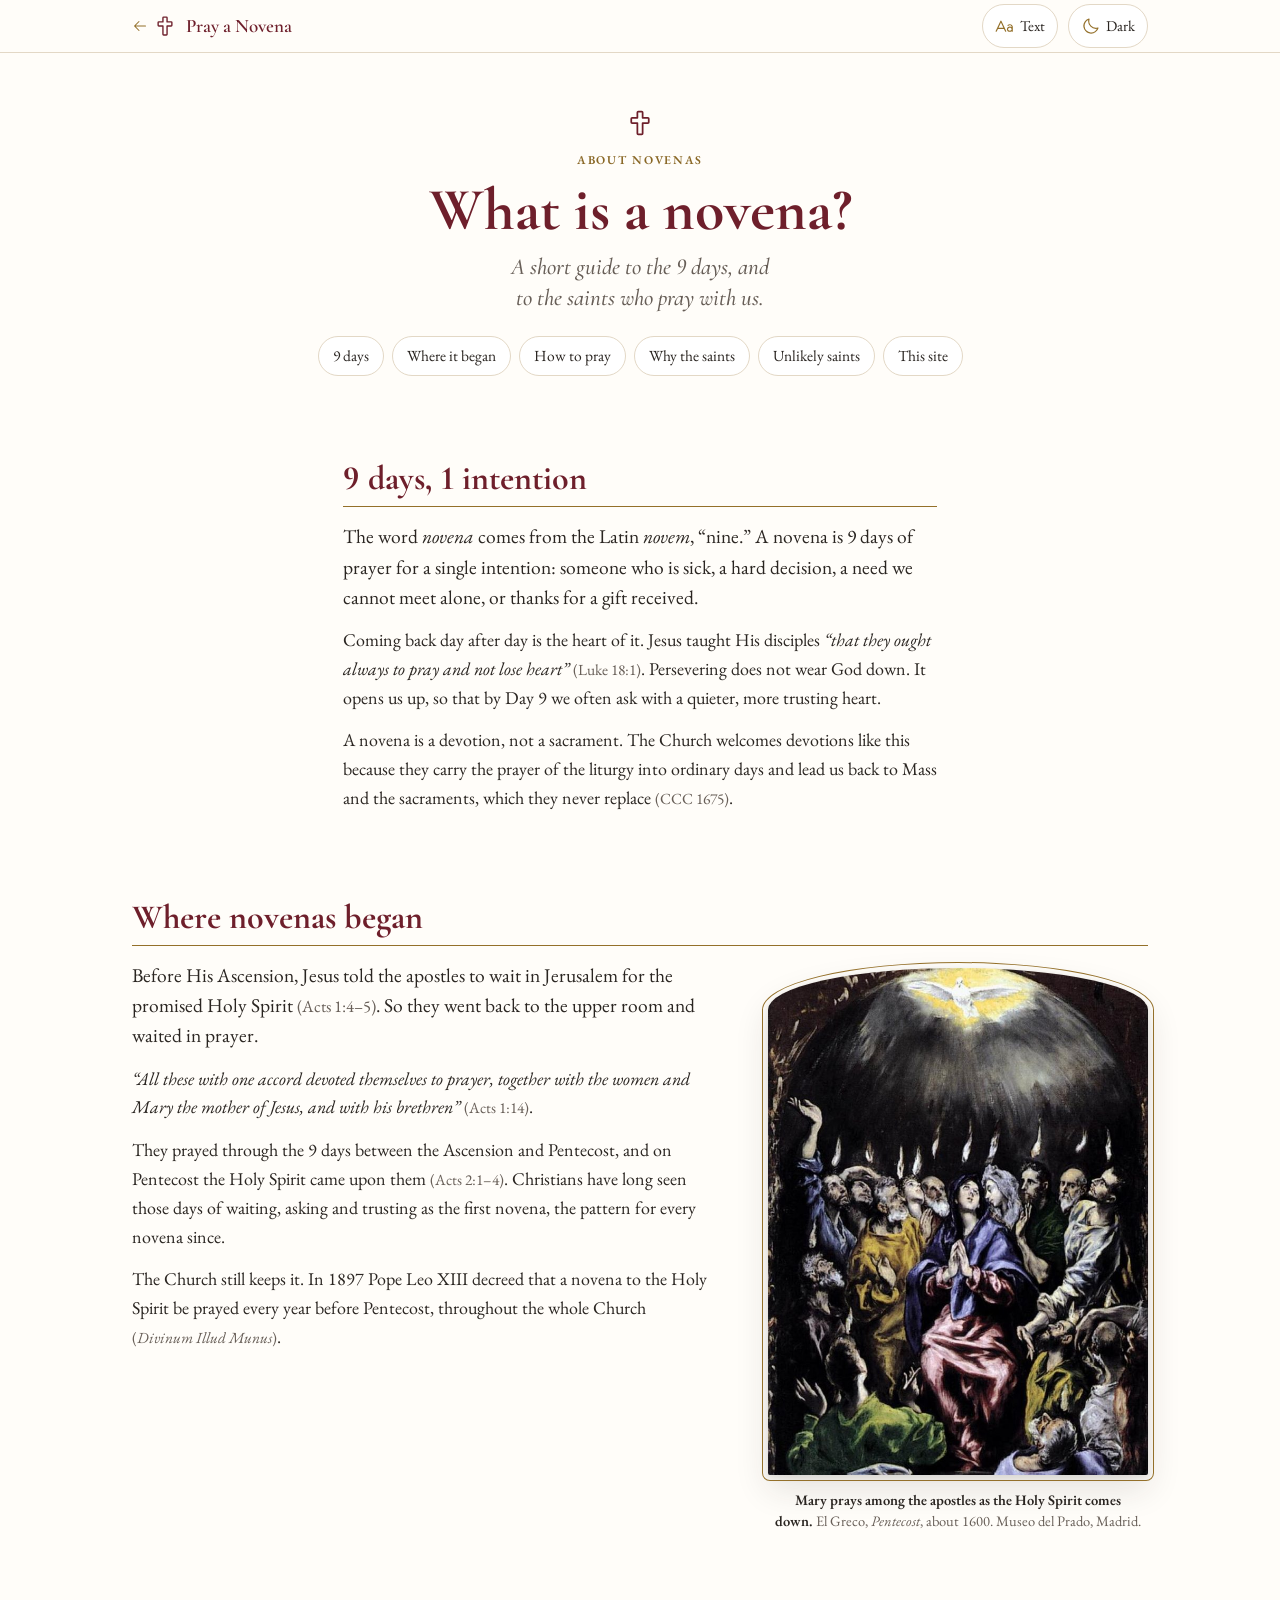
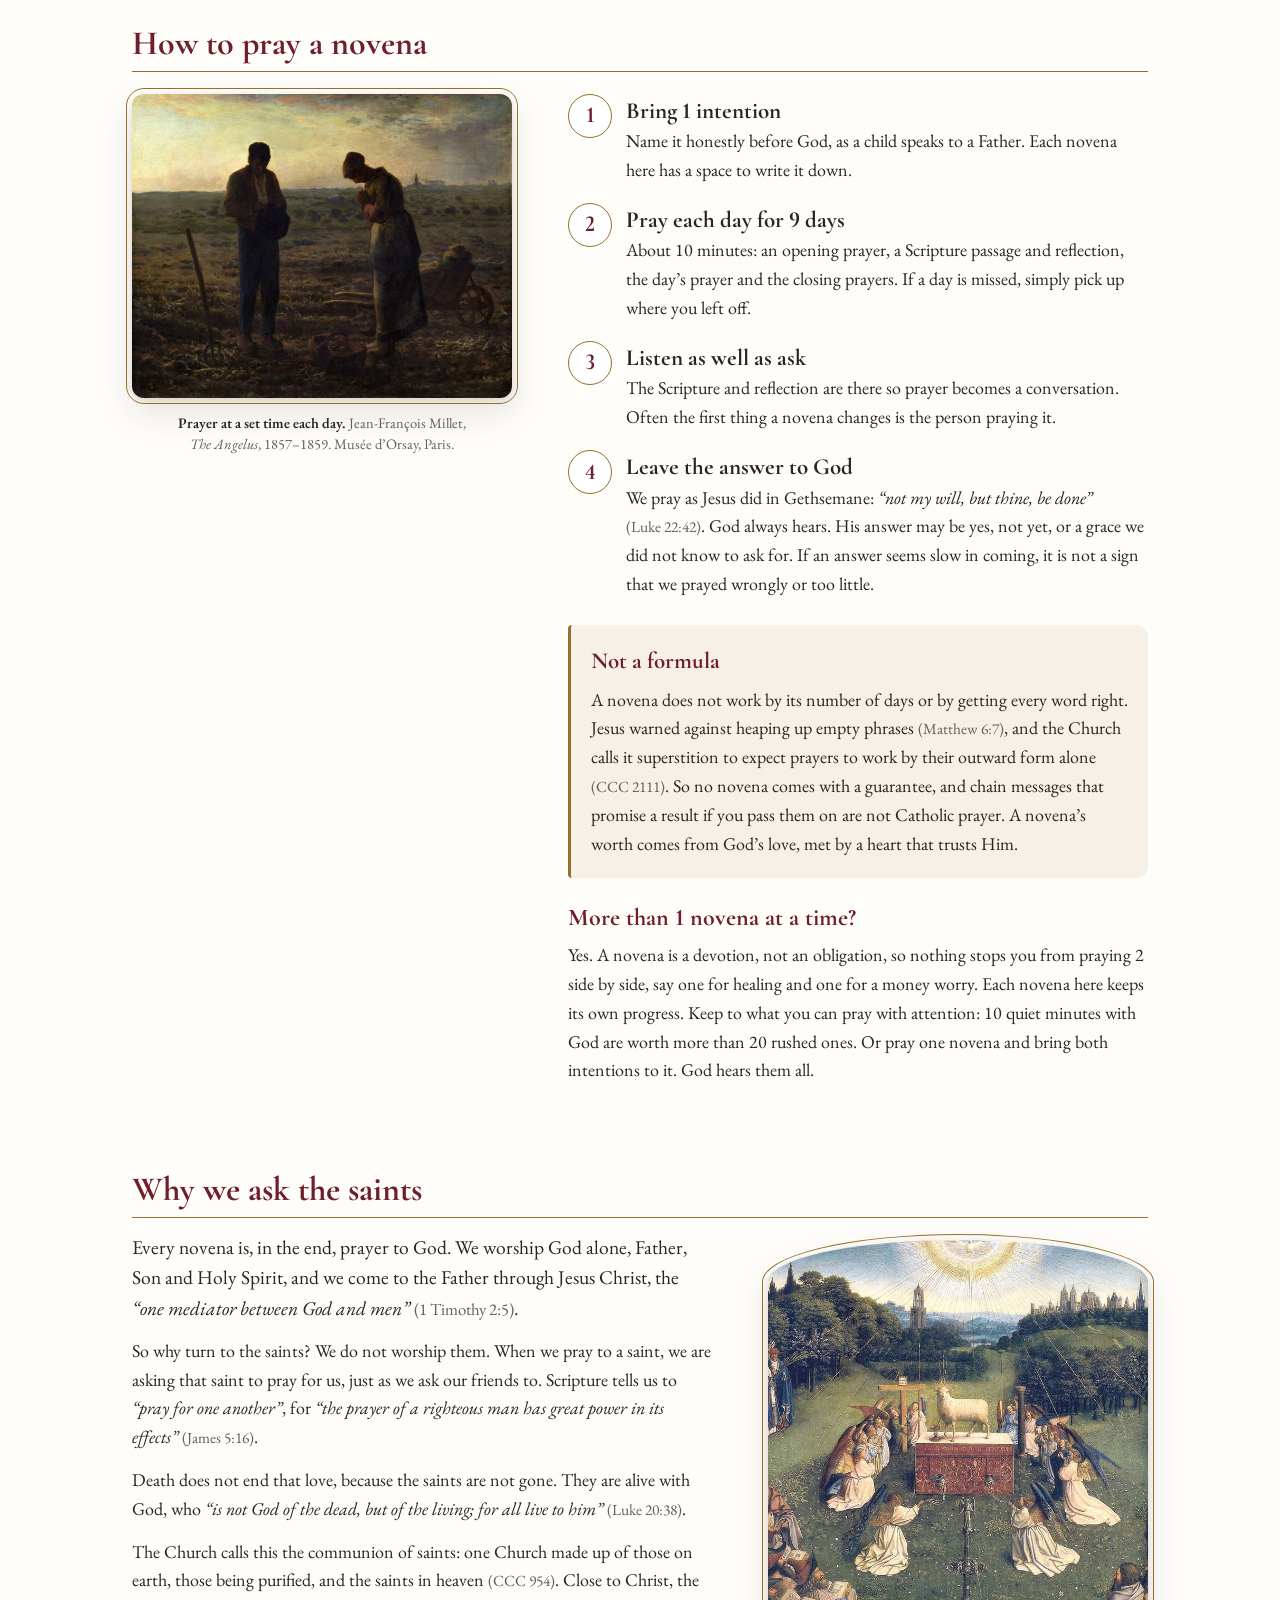
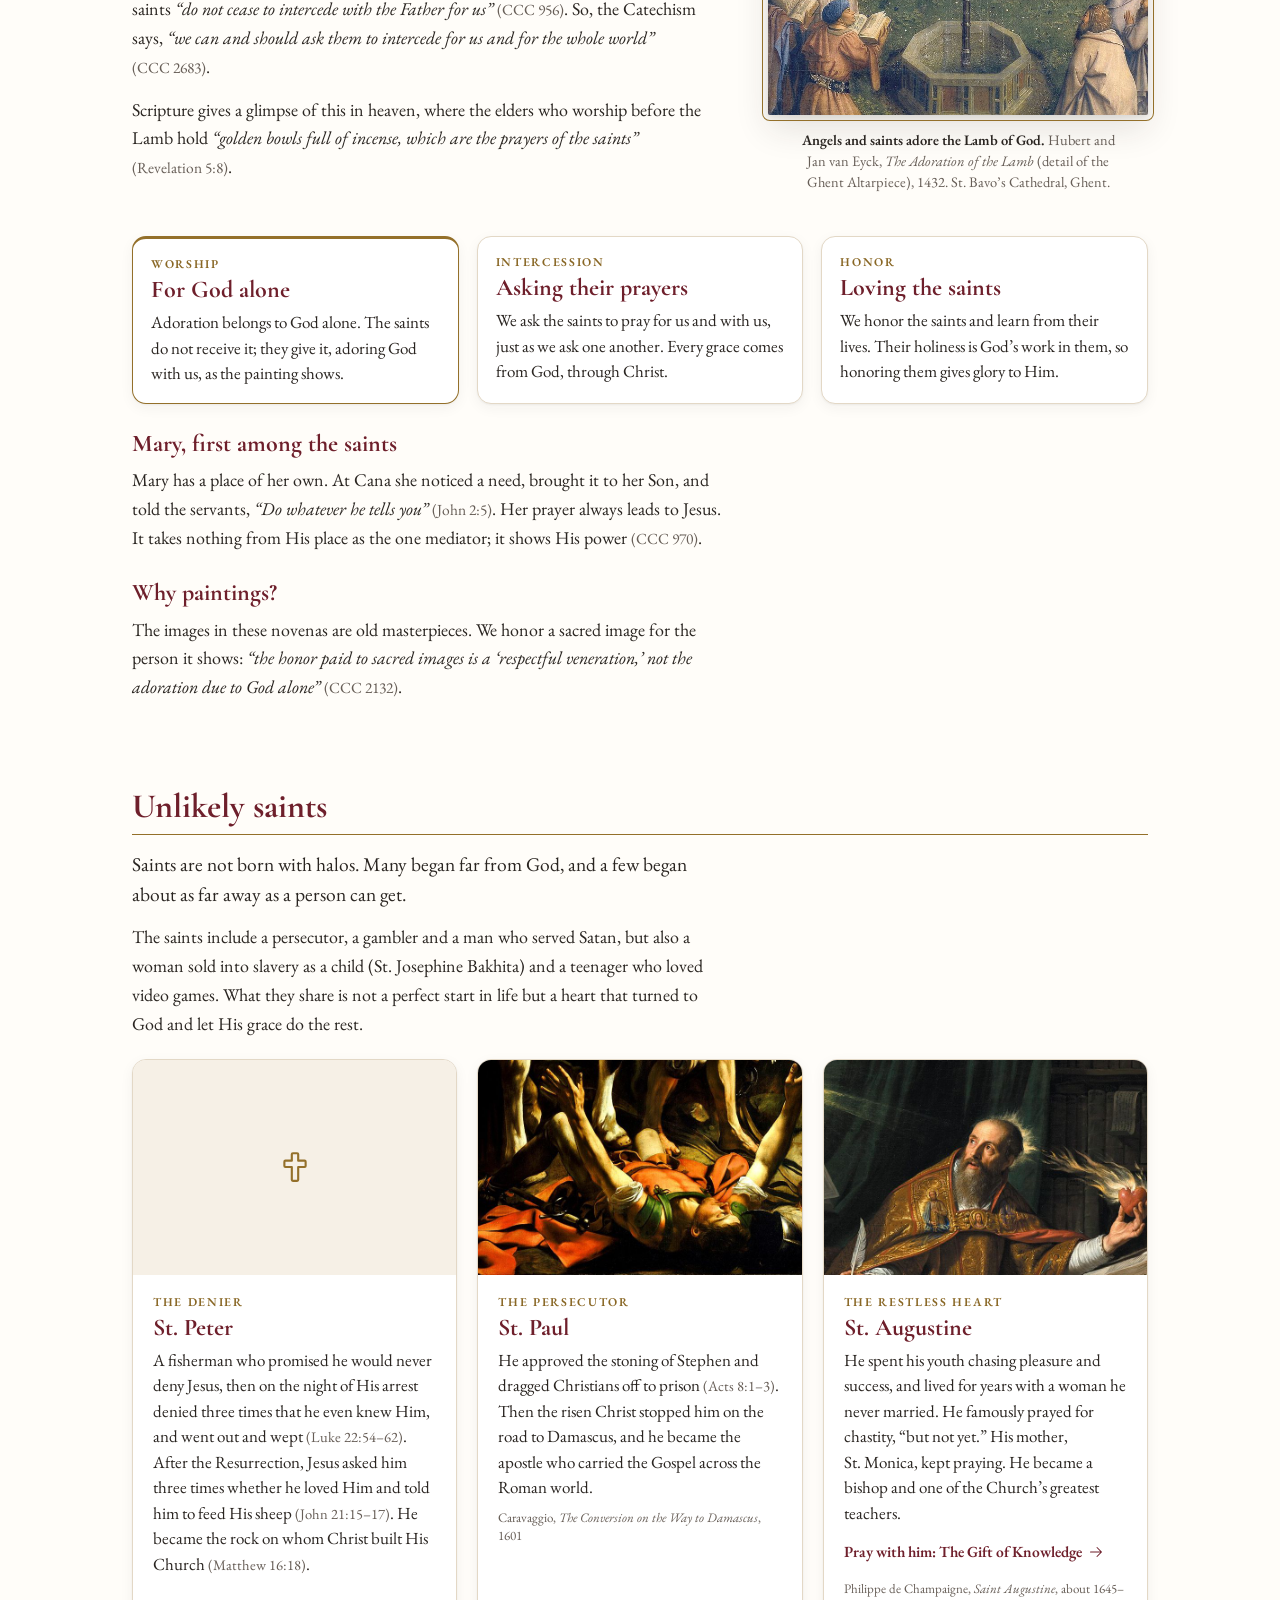
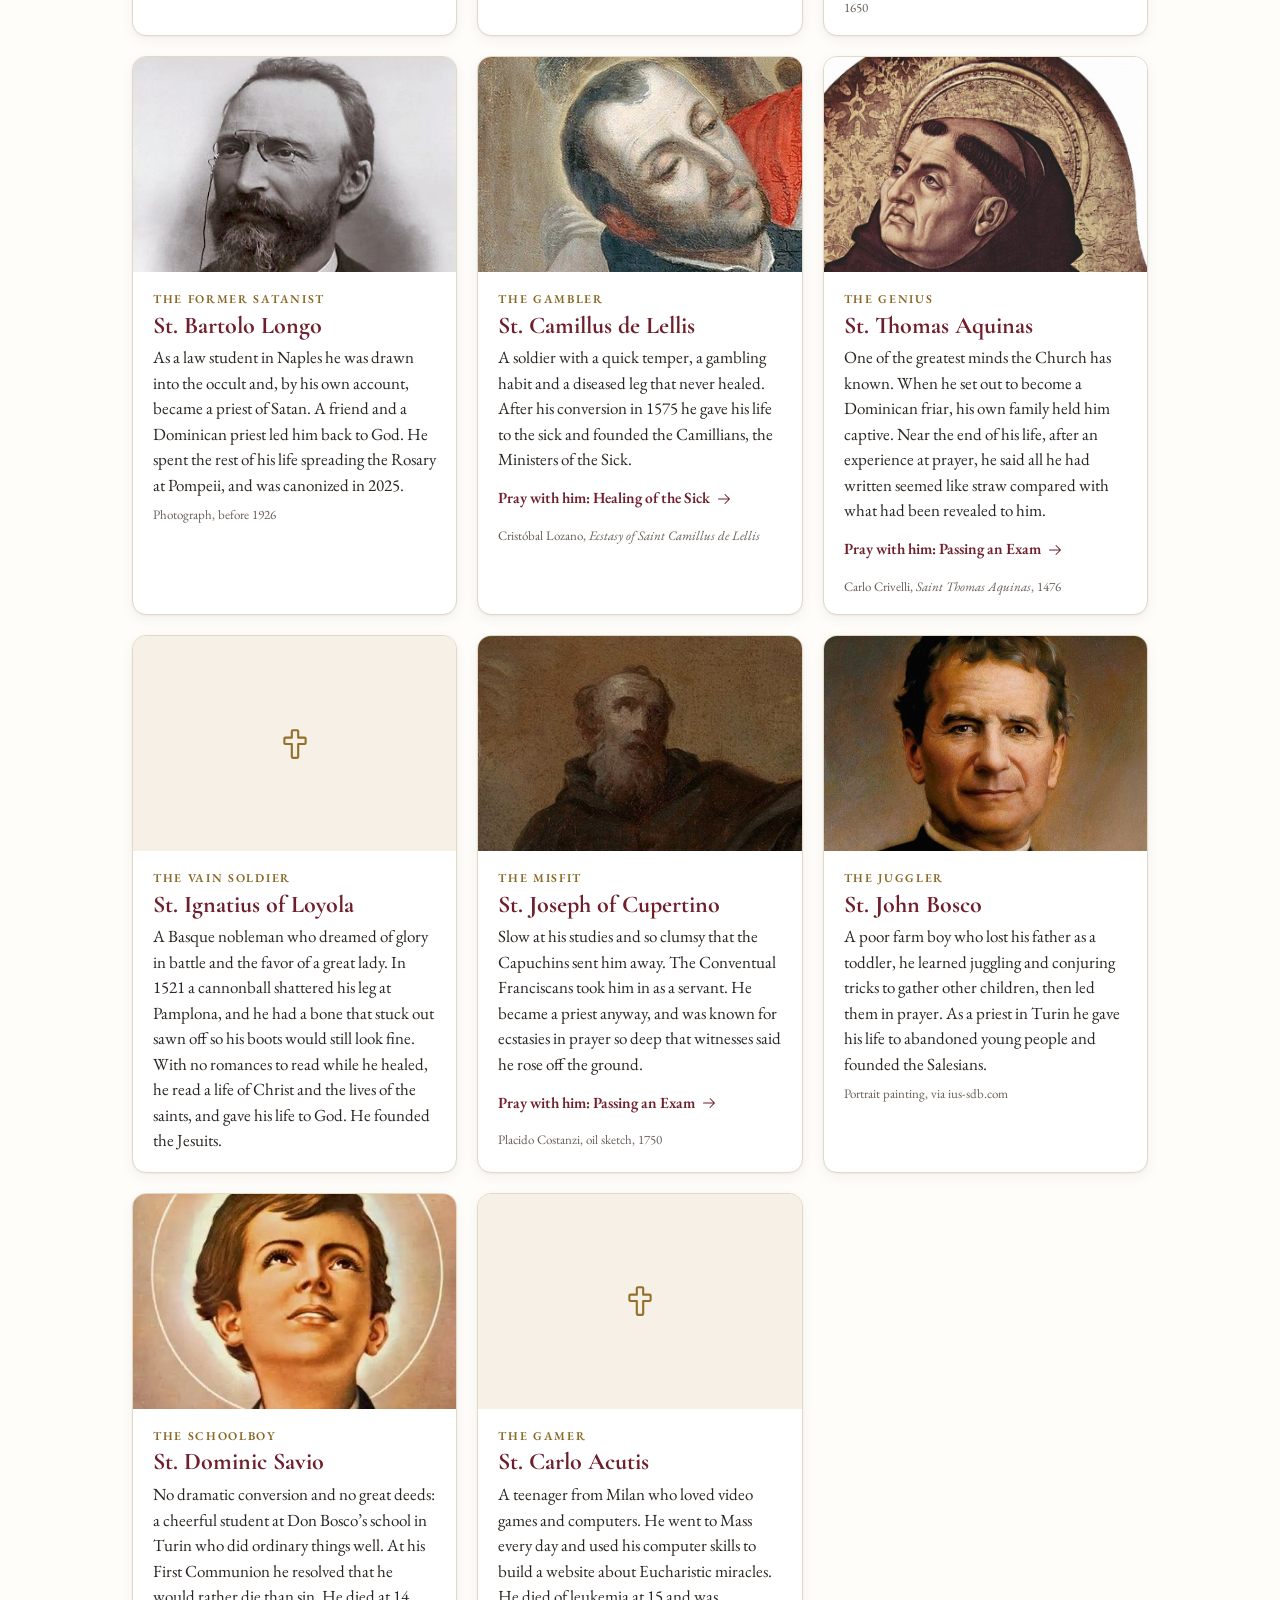
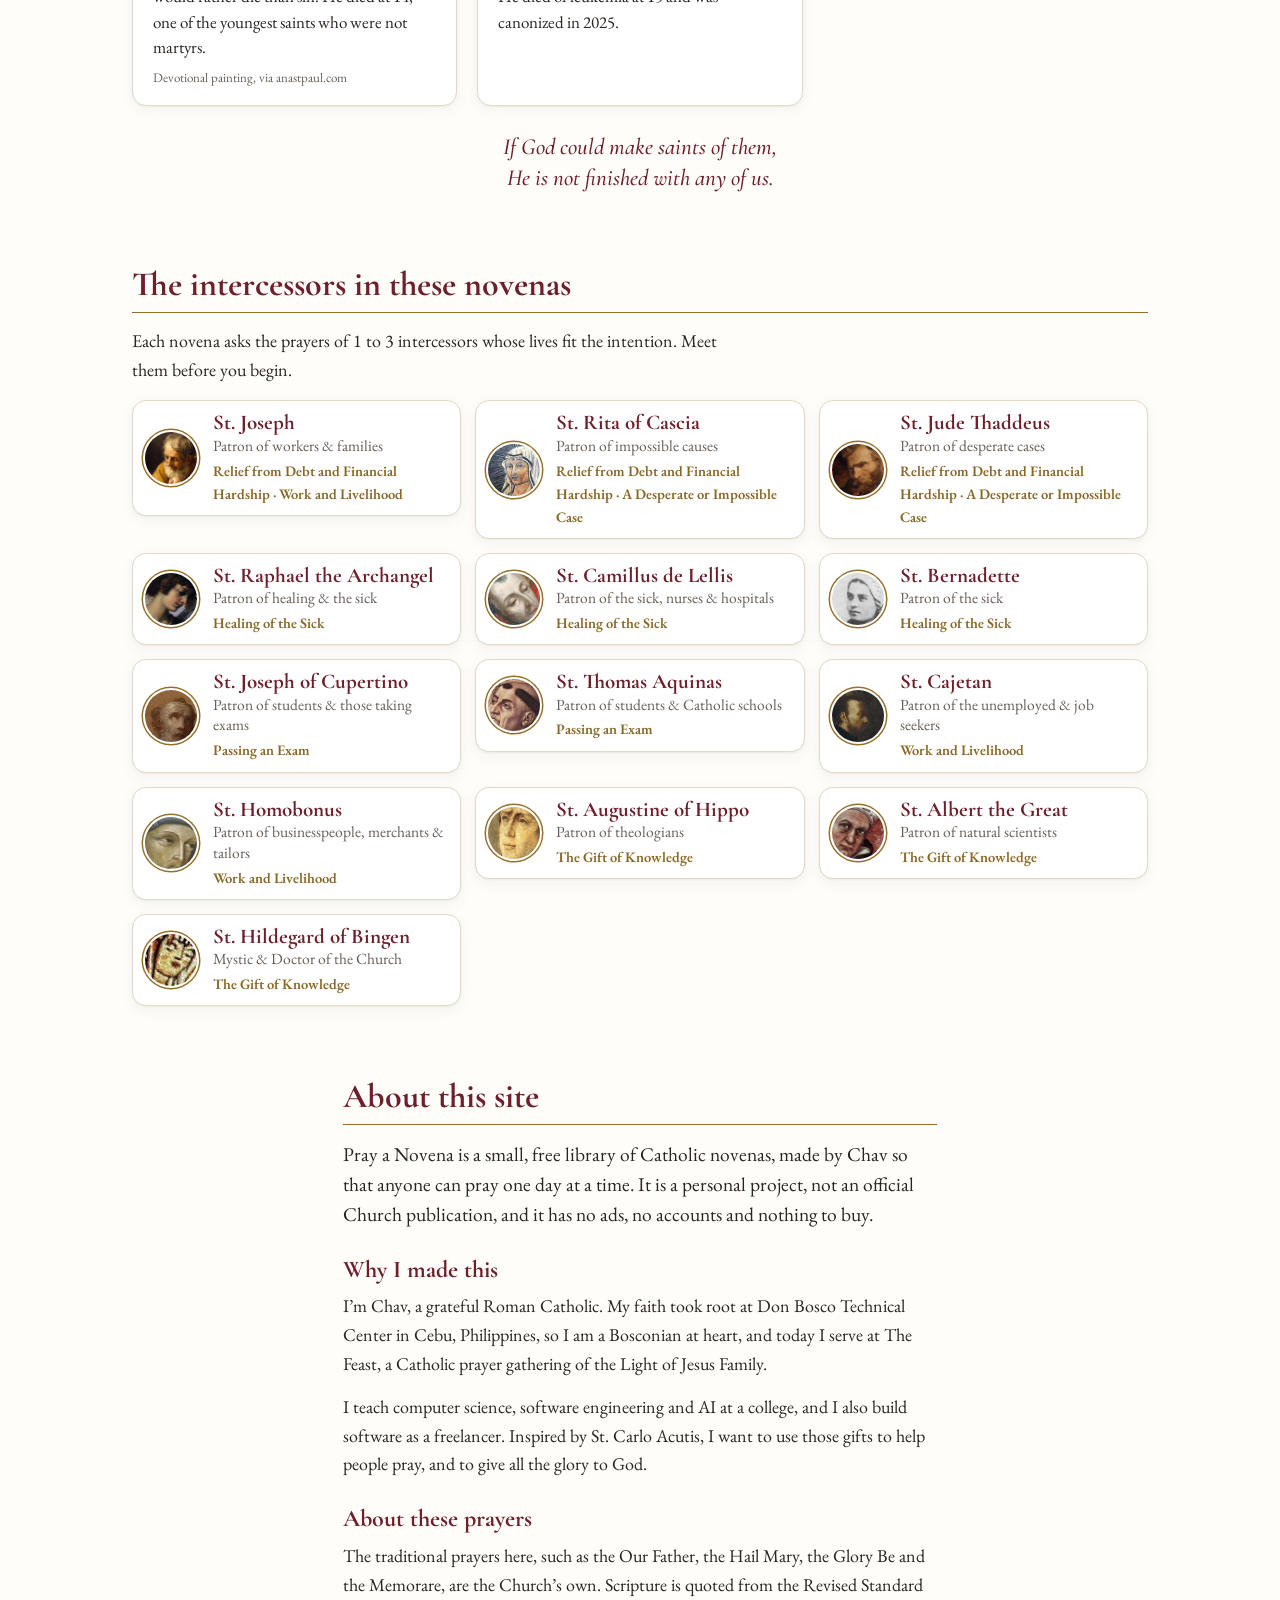
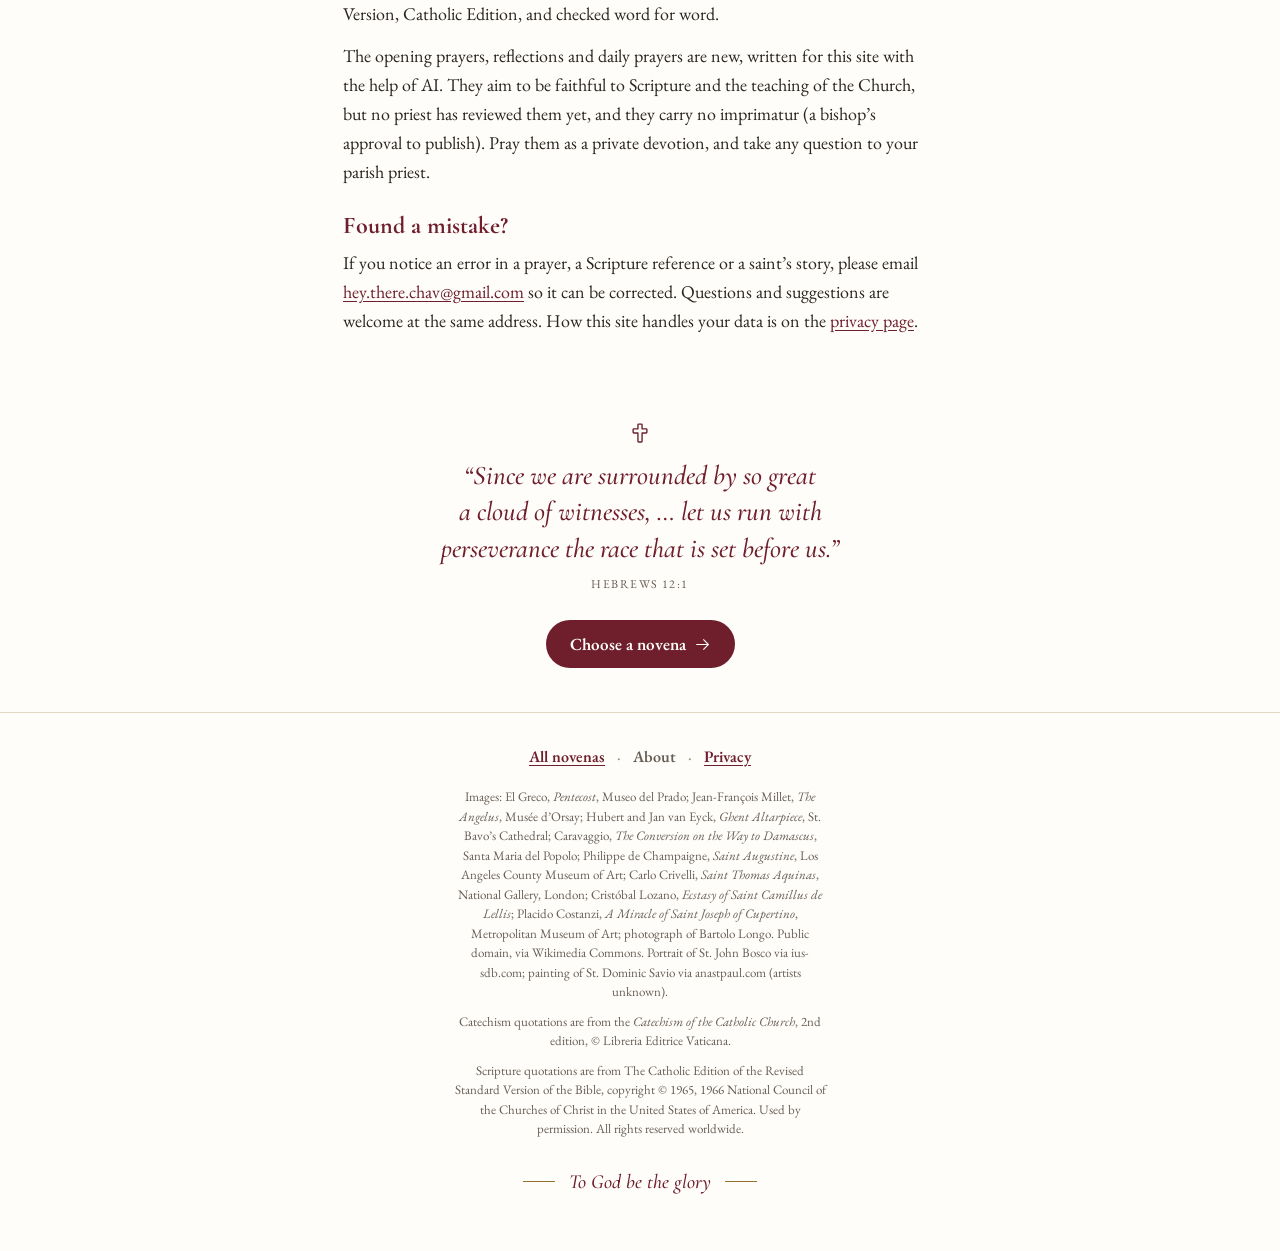
==== commit 40a5a8b3: "About: St. Peter and St. Ignatius of Loyola in Unlikely saints (pictures pending)" ====
--- a/site/about/index.html
+++ b/site/about/index.html
@@ -13,7 +13,7 @@
 <meta property="og:url" content="https://prayanovena.com/about/">
 <meta property="og:title" content="What is a novena? | Pray a Novena">
 <meta property="og:description" content="What a novena is, how to pray one, and why Catholics ask the saints to pray for us.">
-<meta property="og:image" content="https://prayanovena.com/og.jpg?v=fa980f66">
+<meta property="og:image" content="https://prayanovena.com/og.jpg?v=622653a5">
 <meta property="og:image:alt" content="Pray a Novena: Catholic novenas for every intention">
 <meta property="og:image:width" content="1200"><meta property="og:image:height" content="630">
 <meta name="twitter:card" content="summary_large_image">
@@ -330,11 +330,13 @@
       <p>The saints include a persecutor, a gambler and a man who served Satan, but also a woman sold into slavery as a child (St.&nbsp;Josephine Bakhita) and a teenager who loved video games. What they share is not a perfect start in life but a heart that turned to God and let His grace do the rest.</p>
     </div>
     <ul class="stories">
+      <li><div class="ph" aria-hidden="true"><svg class="i" focusable="false"><use href="#i-cross"/></svg></div><div class="txt"><span class="lbl">The denier</span><h3>St. Peter</h3><p>A fisherman who promised he would never deny Jesus, then on the night of His arrest denied three times that he even knew Him, and went out and wept <span class="ref">(Luke 22:54–62)</span>. After the Resurrection, Jesus asked him three times whether he loved Him and told him to feed His sheep <span class="ref">(John 21:15–17)</span>. He became the rock on whom Christ built His Church <span class="ref">(Matthew 16:18)</span>.</p></div></li>
       <li><img src="img/paul.jpg" width="720" height="480" alt="Detail of Caravaggio’s Conversion of Saint Paul: Saul lies on the ground beneath his horse, arms raised, struck by light." loading="lazy"><div class="txt"><span class="lbl">The persecutor</span><h3>St. Paul</h3><p>He approved the stoning of Stephen and dragged Christians off to prison <span class="ref">(Acts 8:1–3)</span>. Then the risen Christ stopped him on the road to Damascus, and he became the apostle who carried the Gospel across the Roman world.</p><p class="by">Caravaggio, <i>The Conversion on the Way to Damascus</i>, 1601</p></div></li>
       <li><img src="img/augustine.jpg" width="720" height="480" alt="Detail of Philippe de Champaigne’s Saint Augustine: the bishop looks up from his writing desk, holding a flaming heart." loading="lazy"><div class="txt"><span class="lbl">The restless heart</span><h3>St. Augustine</h3><p>He spent his youth chasing pleasure and success, and lived for years with a woman he never married. He famously prayed for chastity, “but not yet.” His mother, St.&nbsp;Monica, kept praying. He became a bishop and one of the Church’s greatest teachers.</p><a class="pray" href="../gift-of-knowledge/index.html">Pray with him: The Gift of Knowledge<svg class="i" aria-hidden="true" focusable="false"><use href="#i-arrow-right"/></svg></a><p class="by">Philippe de Champaigne, <i>Saint Augustine</i>, about 1645–1650</p></div></li>
       <li><img src="img/longo.jpg" width="397" height="265" alt="Photograph of Bartolo Longo as a bearded man in pince-nez glasses." loading="lazy"><div class="txt"><span class="lbl">The former Satanist</span><h3>St. Bartolo Longo</h3><p>As a law student in Naples he was drawn into the occult and, by his own account, became a priest of Satan. A friend and a Dominican priest led him back to God. He spent the rest of his life spreading the Rosary at Pompeii, and was canonized in 2025.</p><p class="by">Photograph, before 1926</p></div></li>
       <li><img src="img/camillus.jpg" width="480" height="320" alt="Detail of a painting of St. Camillus de Lellis, eyes lowered in prayer." loading="lazy"><div class="txt"><span class="lbl">The gambler</span><h3>St. Camillus de Lellis</h3><p>A soldier with a quick temper, a gambling habit and a diseased leg that never healed. After his conversion in 1575 he gave his life to the sick and founded the Camillians, the Ministers of the Sick.</p><a class="pray" href="../healing/index.html">Pray with him: Healing of the Sick<svg class="i" aria-hidden="true" focusable="false"><use href="#i-arrow-right"/></svg></a><p class="by">Cristóbal Lozano, <i>Ecstasy of Saint Camillus de Lellis</i></p></div></li>
       <li><img src="img/aquinas.jpg" width="720" height="480" alt="Detail of Carlo Crivelli’s Saint Thomas Aquinas: a Dominican friar with a halo, looking out thoughtfully." loading="lazy"><div class="txt"><span class="lbl">The genius</span><h3>St. Thomas Aquinas</h3><p>One of the greatest minds the Church has known. When he set out to become a Dominican friar, his own family held him captive. Near the end of his life, after an experience at prayer, he said all he had written seemed like straw compared with what had been revealed to him.</p><a class="pray" href="../passing-an-exam/index.html">Pray with him: Passing an Exam<svg class="i" aria-hidden="true" focusable="false"><use href="#i-arrow-right"/></svg></a><p class="by">Carlo Crivelli, <i>Saint Thomas Aquinas</i>, 1476</p></div></li>
+      <li><div class="ph" aria-hidden="true"><svg class="i" focusable="false"><use href="#i-cross"/></svg></div><div class="txt"><span class="lbl">The vain soldier</span><h3>St. Ignatius of Loyola</h3><p>A Basque nobleman who dreamed of glory in battle and the favor of a great lady. In 1521 a cannonball shattered his leg at Pamplona, and he had a bone that stuck out sawn off so his boots would still look fine. With no romances to read while he healed, he read a life of Christ and the lives of the saints, and gave his life to God. He founded the Jesuits.</p></div></li>
       <li><img src="img/cupertino.jpg" width="720" height="480" alt="Detail of an oil sketch of St. Joseph of Cupertino, a bearded friar looking upward." loading="lazy"><div class="txt"><span class="lbl">The misfit</span><h3>St. Joseph of Cupertino</h3><p>Slow at his studies and so clumsy that the Capuchins sent him away. The Conventual Franciscans took him in as a servant. He became a priest anyway, and was known for ecstasies in prayer so deep that witnesses said he rose off the ground.</p><a class="pray" href="../passing-an-exam/index.html">Pray with him: Passing an Exam<svg class="i" aria-hidden="true" focusable="false"><use href="#i-arrow-right"/></svg></a><p class="by">Placido Costanzi, oil sketch, 1750</p></div></li>
       <li><img src="img/bosco.jpg" width="582" height="388" alt="Painted portrait of St. John Bosco, a smiling priest in a black cassock." loading="lazy"><div class="txt"><span class="lbl">The juggler</span><h3>St. John Bosco</h3><p>A poor farm boy who lost his father as a toddler, he learned juggling and conjuring tricks to gather other children, then led them in prayer. As a priest in Turin he gave his life to abandoned young people and founded the Salesians.</p><p class="by">Portrait painting, via ius-sdb.com</p></div></li>
       <li><img src="img/savio.jpg" width="479" height="319" alt="Devotional painting of St. Dominic Savio as a boy in a black suit and bow tie, looking upward, with a halo." loading="lazy"><div class="txt"><span class="lbl">The schoolboy</span><h3>St. Dominic Savio</h3><p>No dramatic conversion and no great deeds: a cheerful student at Don Bosco’s school in Turin who did ordinary things well. At his First Communion he resolved that he would rather die than sin. He died at 14, one of the youngest saints who were not martyrs.</p><p class="by">Devotional painting, via anastpaul.com</p></div></li>
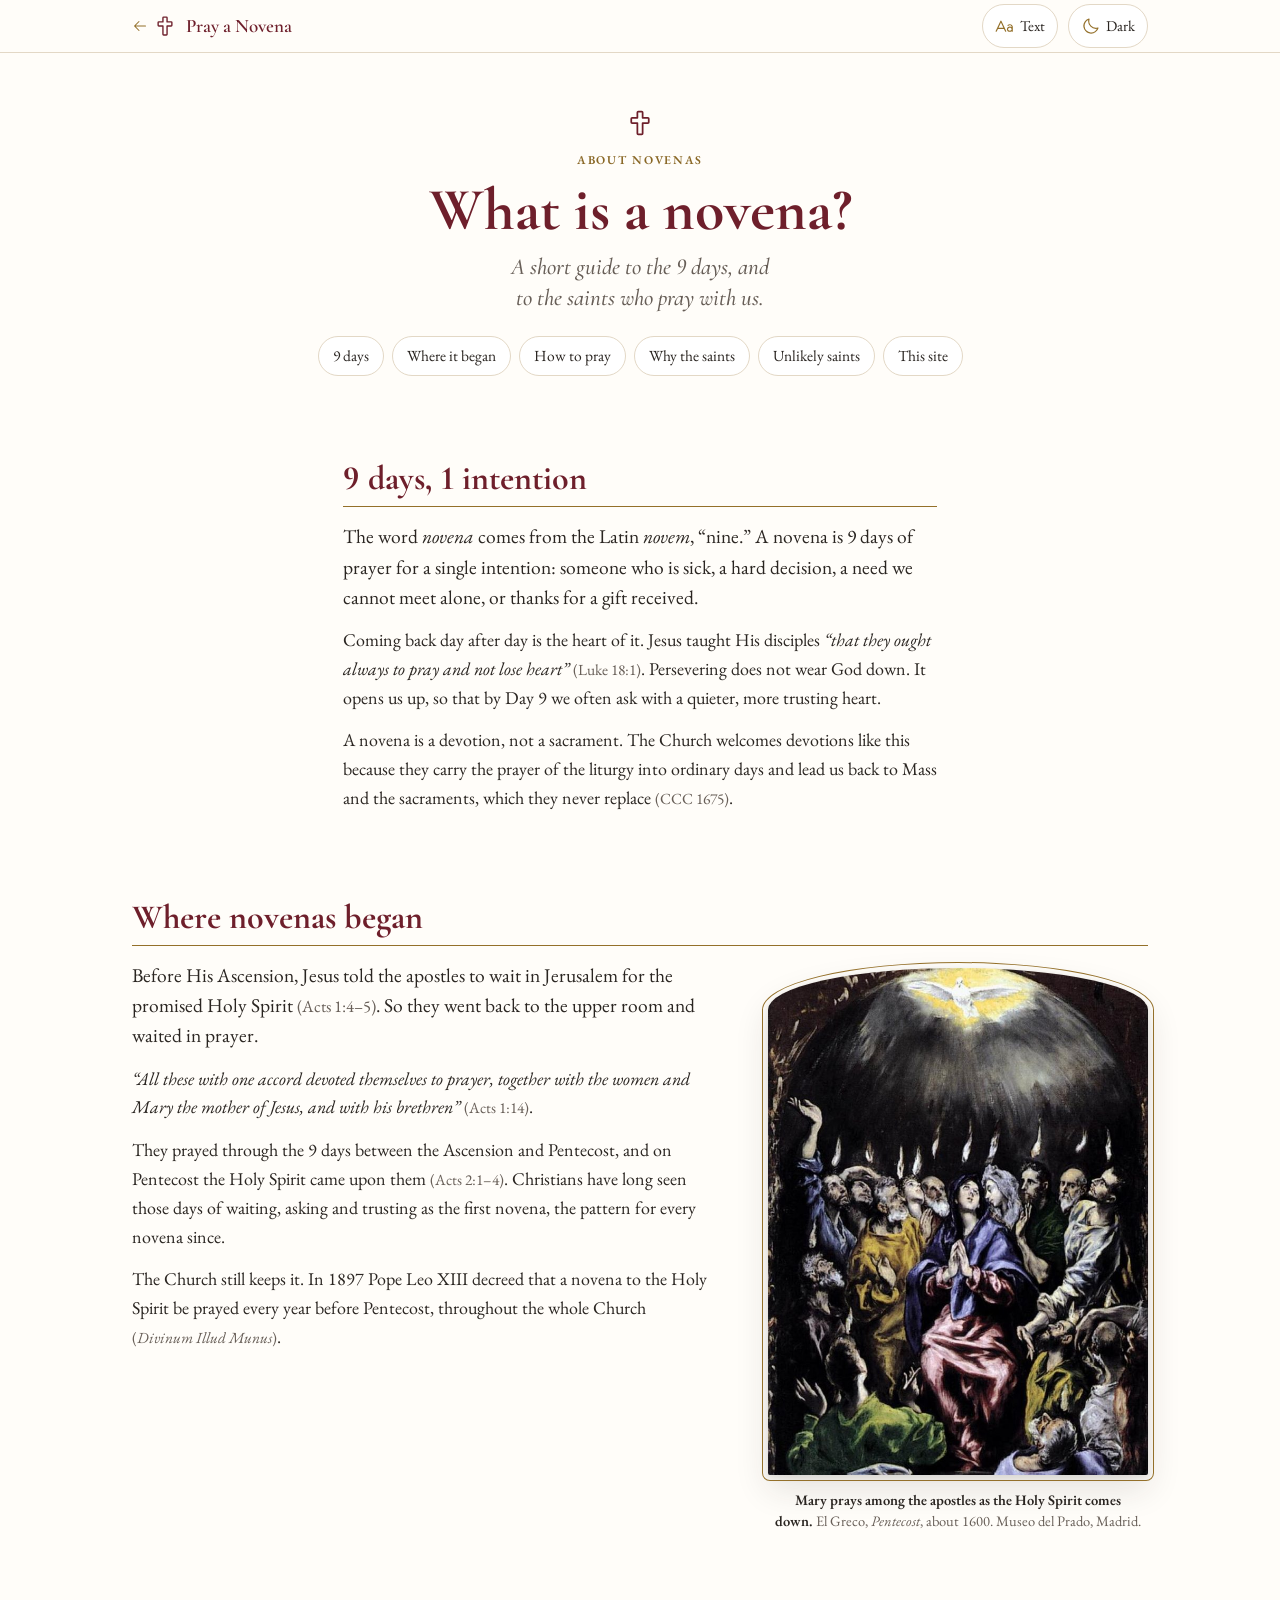
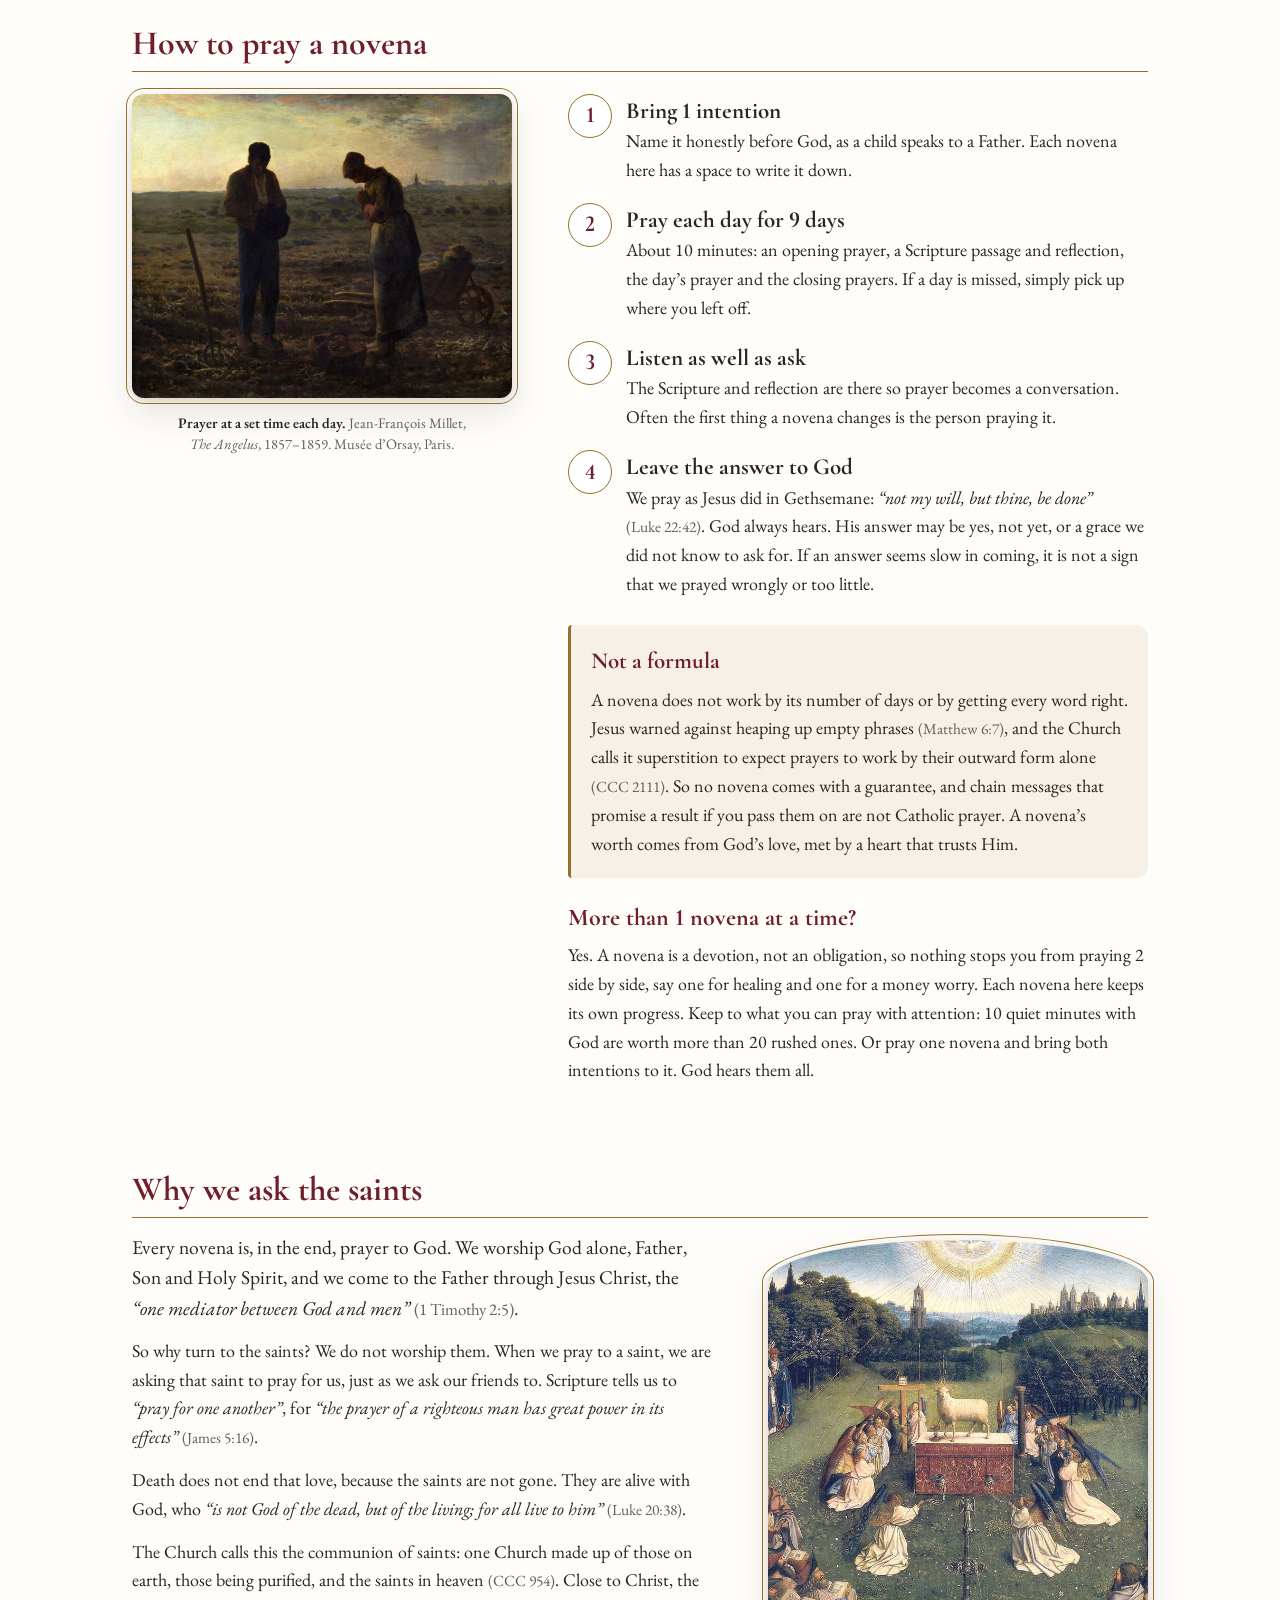
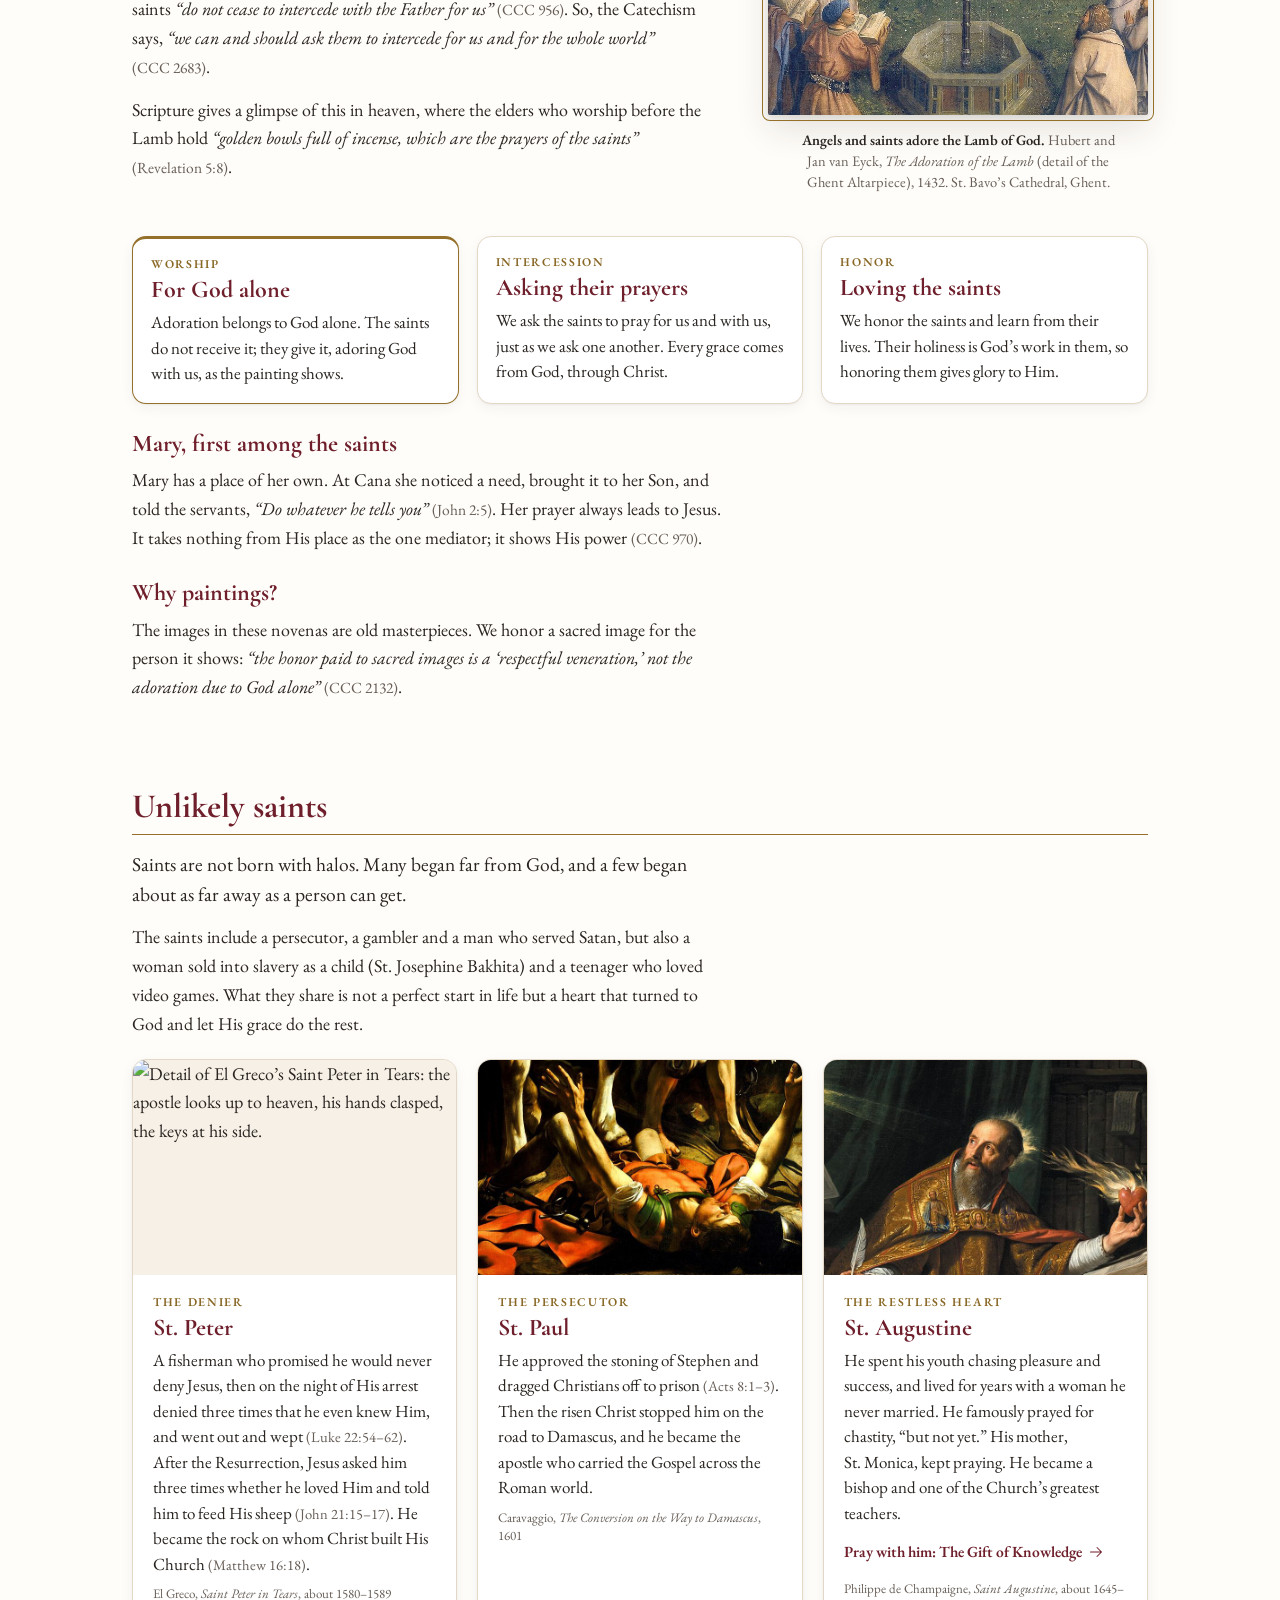
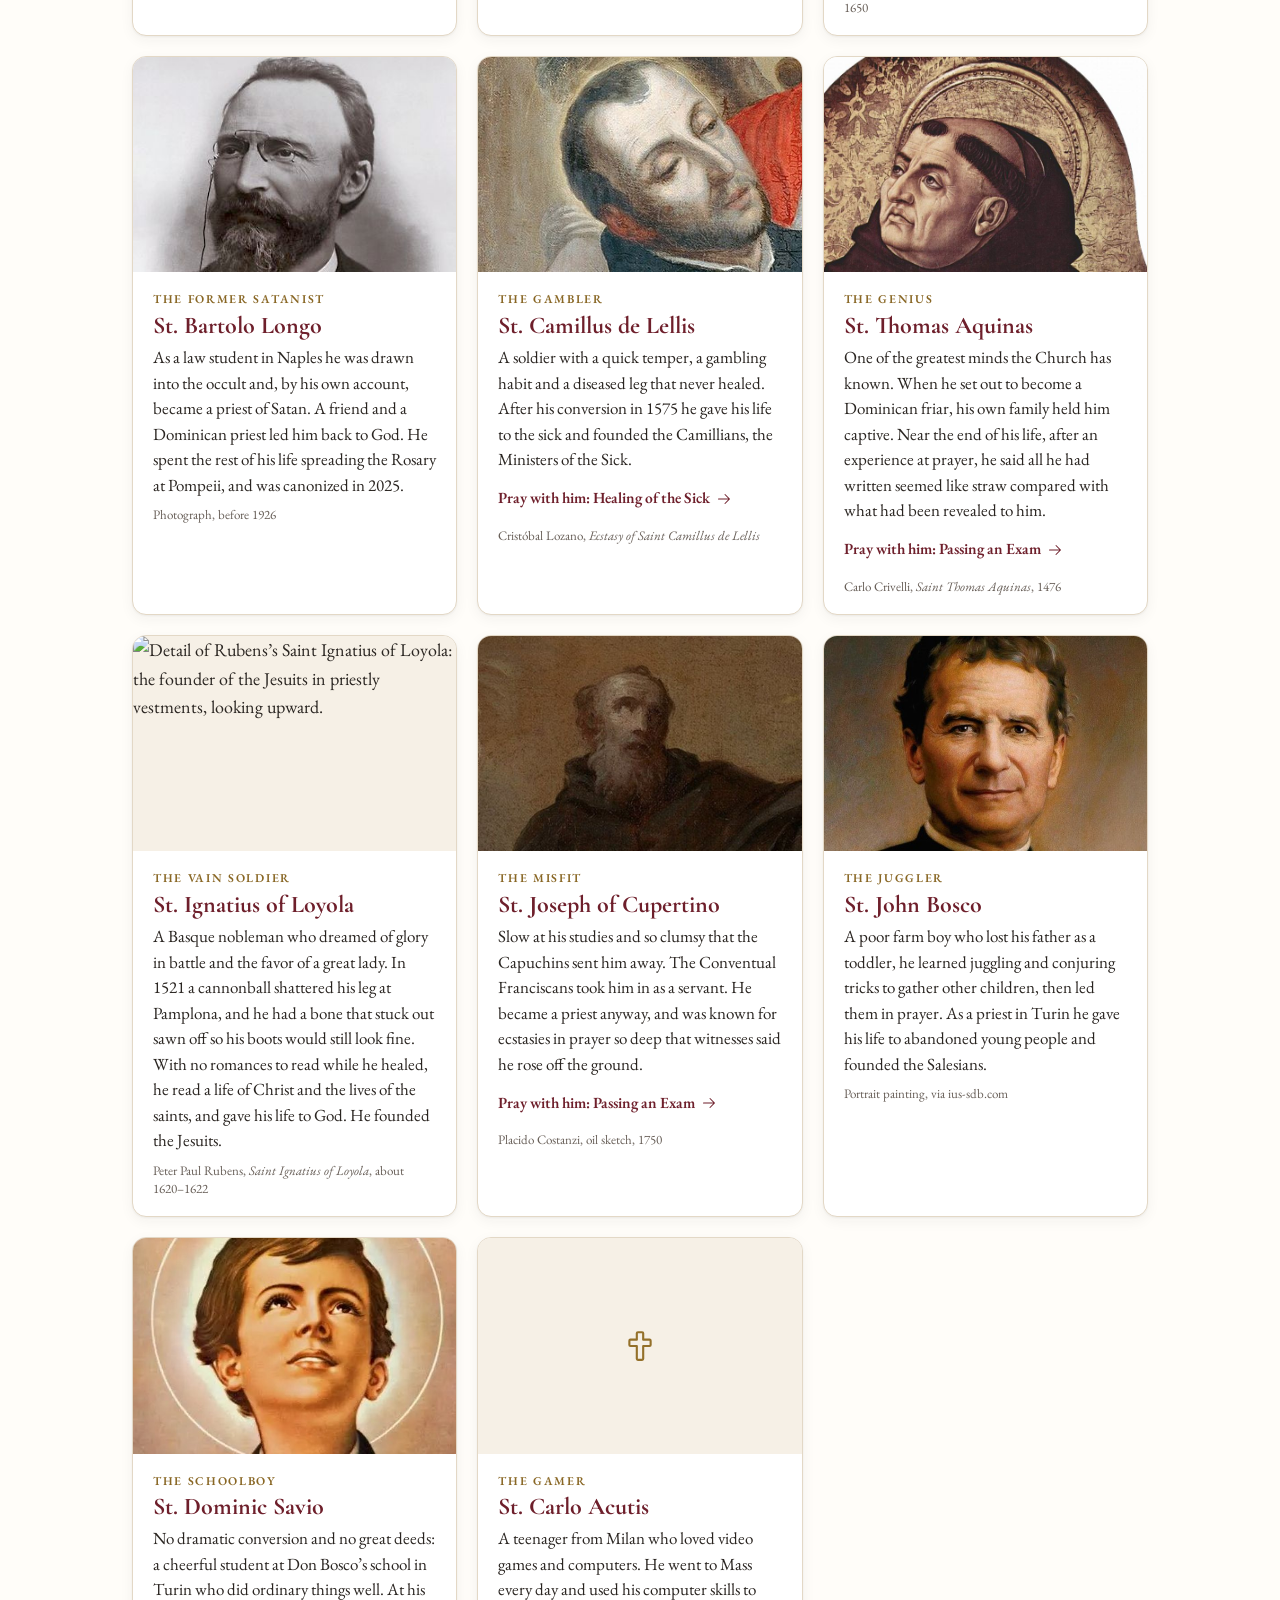
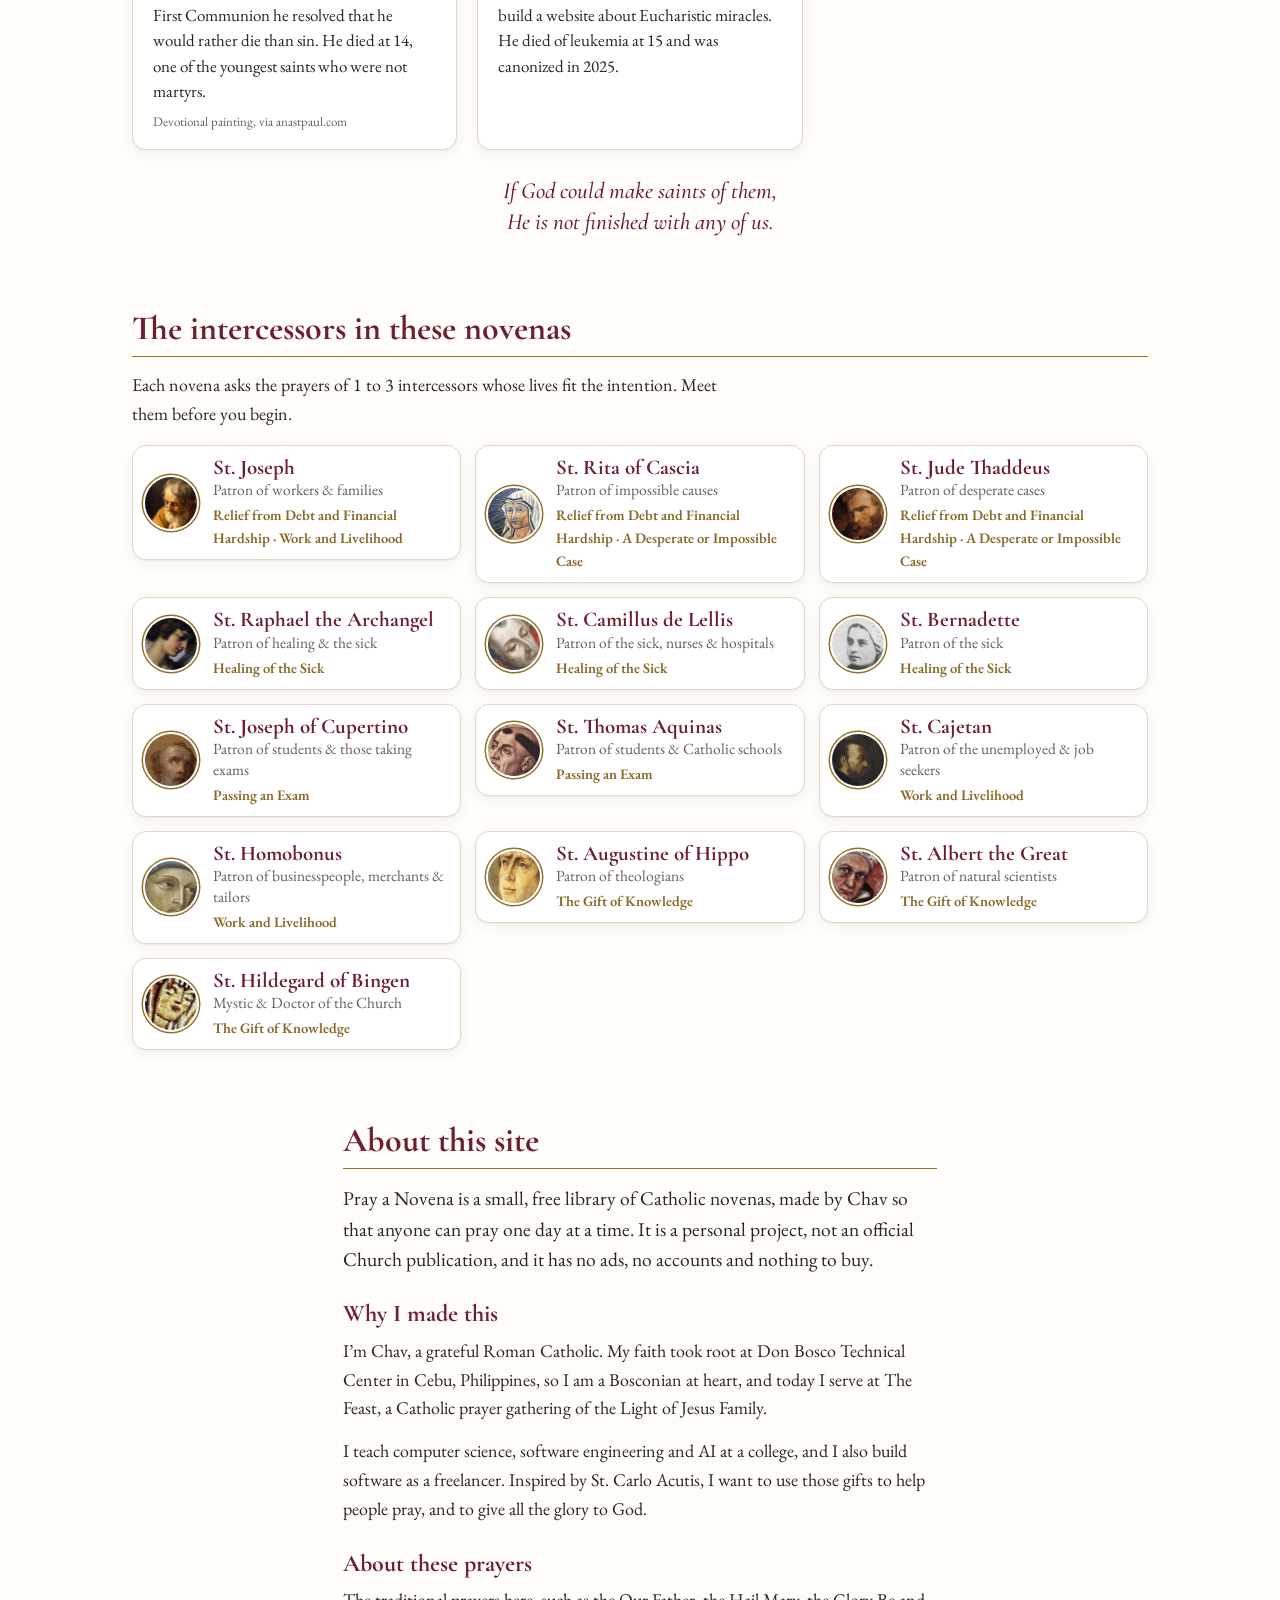
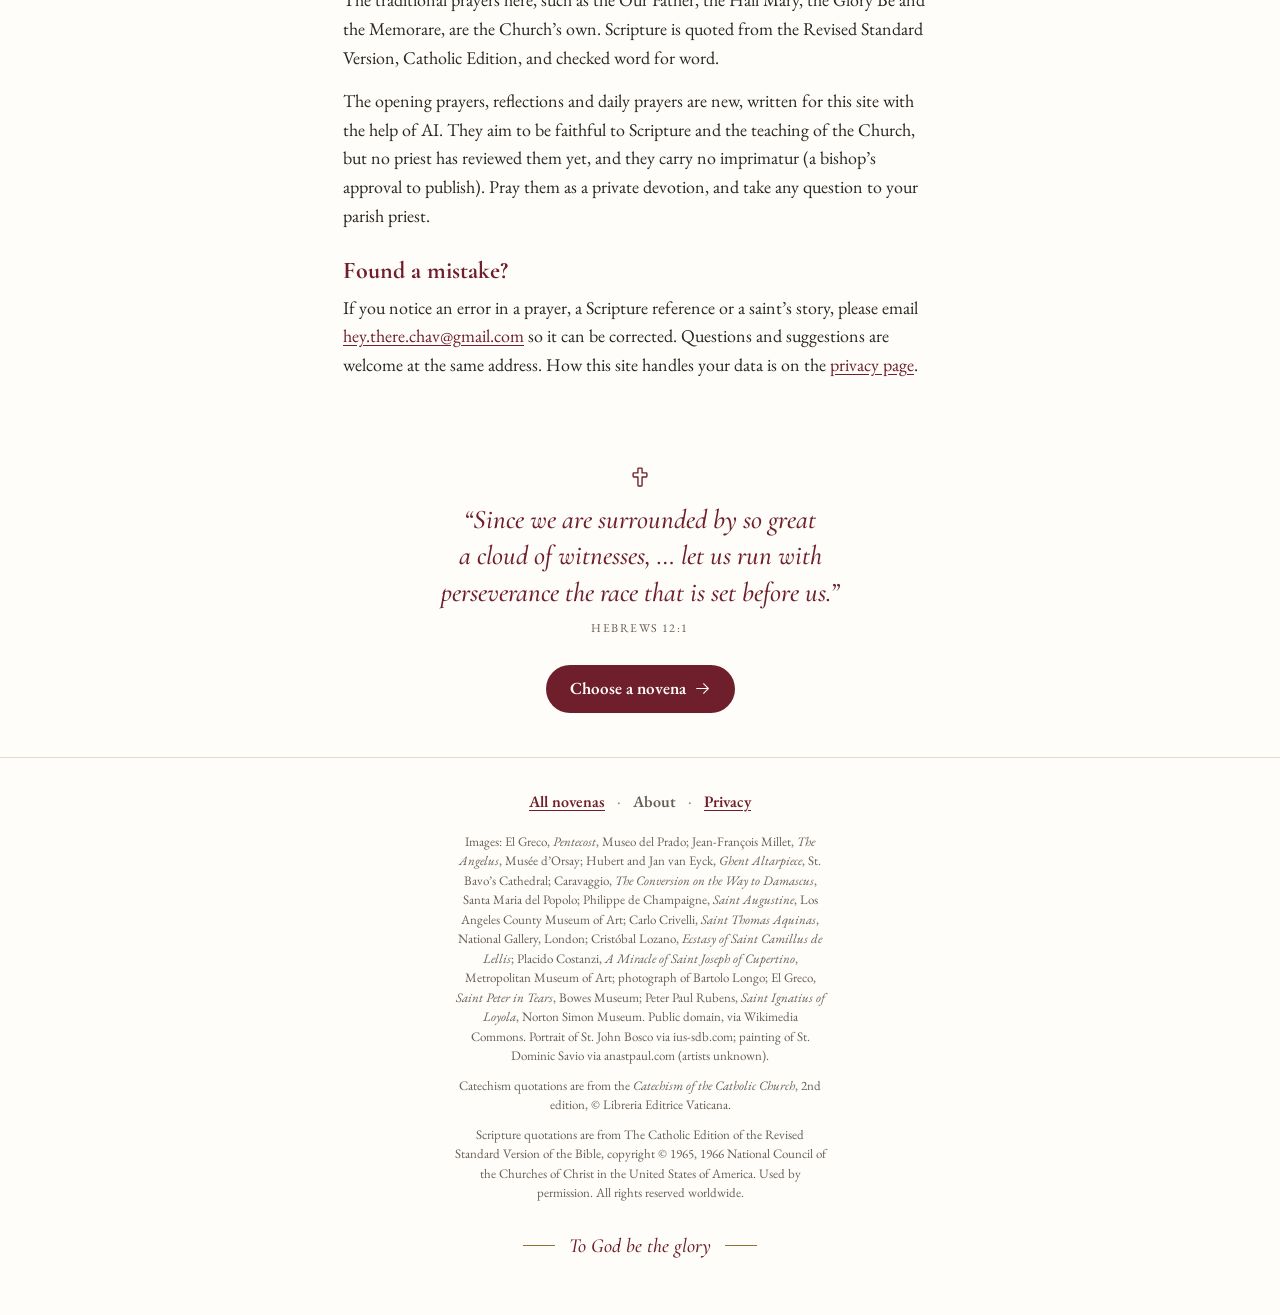
==== commit c697f811: "About: Peter and Ignatius paintings from Wikimedia Commons (credited); CSP and Privacy page updated" ====
--- a/site/about/index.html
+++ b/site/about/index.html
@@ -330,13 +330,13 @@
       <p>The saints include a persecutor, a gambler and a man who served Satan, but also a woman sold into slavery as a child (St.&nbsp;Josephine Bakhita) and a teenager who loved video games. What they share is not a perfect start in life but a heart that turned to God and let His grace do the rest.</p>
     </div>
     <ul class="stories">
-      <li><div class="ph" aria-hidden="true"><svg class="i" focusable="false"><use href="#i-cross"/></svg></div><div class="txt"><span class="lbl">The denier</span><h3>St. Peter</h3><p>A fisherman who promised he would never deny Jesus, then on the night of His arrest denied three times that he even knew Him, and went out and wept <span class="ref">(Luke 22:54–62)</span>. After the Resurrection, Jesus asked him three times whether he loved Him and told him to feed His sheep <span class="ref">(John 21:15–17)</span>. He became the rock on whom Christ built His Church <span class="ref">(Matthew 16:18)</span>.</p></div></li>
+      <li><img src="https://upload.wikimedia.org/wikipedia/commons/thumb/6/69/El_Greco_-_Saint_Peter_in_Tears_-_Google_Art_Project.jpg/500px-El_Greco_-_Saint_Peter_in_Tears_-_Google_Art_Project.jpg" srcset="https://upload.wikimedia.org/wikipedia/commons/thumb/6/69/El_Greco_-_Saint_Peter_in_Tears_-_Google_Art_Project.jpg/500px-El_Greco_-_Saint_Peter_in_Tears_-_Google_Art_Project.jpg 500w, https://upload.wikimedia.org/wikipedia/commons/thumb/6/69/El_Greco_-_Saint_Peter_in_Tears_-_Google_Art_Project.jpg/960px-El_Greco_-_Saint_Peter_in_Tears_-_Google_Art_Project.jpg 960w" sizes="(min-width:769px) 340px, 100vw" width="720" height="480" style="object-position:50% 30%" alt="Detail of El Greco’s Saint Peter in Tears: the apostle looks up to heaven, his hands clasped, the keys at his side." loading="lazy" referrerpolicy="no-referrer"><div class="txt"><span class="lbl">The denier</span><h3>St. Peter</h3><p>A fisherman who promised he would never deny Jesus, then on the night of His arrest denied three times that he even knew Him, and went out and wept <span class="ref">(Luke 22:54–62)</span>. After the Resurrection, Jesus asked him three times whether he loved Him and told him to feed His sheep <span class="ref">(John 21:15–17)</span>. He became the rock on whom Christ built His Church <span class="ref">(Matthew 16:18)</span>.</p><p class="by">El Greco, <i>Saint Peter in Tears</i>, about 1580–1589</p></div></li>
       <li><img src="img/paul.jpg" width="720" height="480" alt="Detail of Caravaggio’s Conversion of Saint Paul: Saul lies on the ground beneath his horse, arms raised, struck by light." loading="lazy"><div class="txt"><span class="lbl">The persecutor</span><h3>St. Paul</h3><p>He approved the stoning of Stephen and dragged Christians off to prison <span class="ref">(Acts 8:1–3)</span>. Then the risen Christ stopped him on the road to Damascus, and he became the apostle who carried the Gospel across the Roman world.</p><p class="by">Caravaggio, <i>The Conversion on the Way to Damascus</i>, 1601</p></div></li>
       <li><img src="img/augustine.jpg" width="720" height="480" alt="Detail of Philippe de Champaigne’s Saint Augustine: the bishop looks up from his writing desk, holding a flaming heart." loading="lazy"><div class="txt"><span class="lbl">The restless heart</span><h3>St. Augustine</h3><p>He spent his youth chasing pleasure and success, and lived for years with a woman he never married. He famously prayed for chastity, “but not yet.” His mother, St.&nbsp;Monica, kept praying. He became a bishop and one of the Church’s greatest teachers.</p><a class="pray" href="../gift-of-knowledge/index.html">Pray with him: The Gift of Knowledge<svg class="i" aria-hidden="true" focusable="false"><use href="#i-arrow-right"/></svg></a><p class="by">Philippe de Champaigne, <i>Saint Augustine</i>, about 1645–1650</p></div></li>
       <li><img src="img/longo.jpg" width="397" height="265" alt="Photograph of Bartolo Longo as a bearded man in pince-nez glasses." loading="lazy"><div class="txt"><span class="lbl">The former Satanist</span><h3>St. Bartolo Longo</h3><p>As a law student in Naples he was drawn into the occult and, by his own account, became a priest of Satan. A friend and a Dominican priest led him back to God. He spent the rest of his life spreading the Rosary at Pompeii, and was canonized in 2025.</p><p class="by">Photograph, before 1926</p></div></li>
       <li><img src="img/camillus.jpg" width="480" height="320" alt="Detail of a painting of St. Camillus de Lellis, eyes lowered in prayer." loading="lazy"><div class="txt"><span class="lbl">The gambler</span><h3>St. Camillus de Lellis</h3><p>A soldier with a quick temper, a gambling habit and a diseased leg that never healed. After his conversion in 1575 he gave his life to the sick and founded the Camillians, the Ministers of the Sick.</p><a class="pray" href="../healing/index.html">Pray with him: Healing of the Sick<svg class="i" aria-hidden="true" focusable="false"><use href="#i-arrow-right"/></svg></a><p class="by">Cristóbal Lozano, <i>Ecstasy of Saint Camillus de Lellis</i></p></div></li>
       <li><img src="img/aquinas.jpg" width="720" height="480" alt="Detail of Carlo Crivelli’s Saint Thomas Aquinas: a Dominican friar with a halo, looking out thoughtfully." loading="lazy"><div class="txt"><span class="lbl">The genius</span><h3>St. Thomas Aquinas</h3><p>One of the greatest minds the Church has known. When he set out to become a Dominican friar, his own family held him captive. Near the end of his life, after an experience at prayer, he said all he had written seemed like straw compared with what had been revealed to him.</p><a class="pray" href="../passing-an-exam/index.html">Pray with him: Passing an Exam<svg class="i" aria-hidden="true" focusable="false"><use href="#i-arrow-right"/></svg></a><p class="by">Carlo Crivelli, <i>Saint Thomas Aquinas</i>, 1476</p></div></li>
-      <li><div class="ph" aria-hidden="true"><svg class="i" focusable="false"><use href="#i-cross"/></svg></div><div class="txt"><span class="lbl">The vain soldier</span><h3>St. Ignatius of Loyola</h3><p>A Basque nobleman who dreamed of glory in battle and the favor of a great lady. In 1521 a cannonball shattered his leg at Pamplona, and he had a bone that stuck out sawn off so his boots would still look fine. With no romances to read while he healed, he read a life of Christ and the lives of the saints, and gave his life to God. He founded the Jesuits.</p></div></li>
+      <li><img src="https://upload.wikimedia.org/wikipedia/commons/thumb/8/80/St._Ignatius_of_Loyola_by_Peter_Paul_Rubens.jpg/500px-St._Ignatius_of_Loyola_by_Peter_Paul_Rubens.jpg" srcset="https://upload.wikimedia.org/wikipedia/commons/thumb/8/80/St._Ignatius_of_Loyola_by_Peter_Paul_Rubens.jpg/500px-St._Ignatius_of_Loyola_by_Peter_Paul_Rubens.jpg 500w, https://upload.wikimedia.org/wikipedia/commons/thumb/8/80/St._Ignatius_of_Loyola_by_Peter_Paul_Rubens.jpg/960px-St._Ignatius_of_Loyola_by_Peter_Paul_Rubens.jpg 960w" sizes="(min-width:769px) 340px, 100vw" width="720" height="480" style="object-position:50% 18%" alt="Detail of Rubens’s Saint Ignatius of Loyola: the founder of the Jesuits in priestly vestments, looking upward." loading="lazy" referrerpolicy="no-referrer"><div class="txt"><span class="lbl">The vain soldier</span><h3>St. Ignatius of Loyola</h3><p>A Basque nobleman who dreamed of glory in battle and the favor of a great lady. In 1521 a cannonball shattered his leg at Pamplona, and he had a bone that stuck out sawn off so his boots would still look fine. With no romances to read while he healed, he read a life of Christ and the lives of the saints, and gave his life to God. He founded the Jesuits.</p><p class="by">Peter Paul Rubens, <i>Saint Ignatius of Loyola</i>, about 1620–1622</p></div></li>
       <li><img src="img/cupertino.jpg" width="720" height="480" alt="Detail of an oil sketch of St. Joseph of Cupertino, a bearded friar looking upward." loading="lazy"><div class="txt"><span class="lbl">The misfit</span><h3>St. Joseph of Cupertino</h3><p>Slow at his studies and so clumsy that the Capuchins sent him away. The Conventual Franciscans took him in as a servant. He became a priest anyway, and was known for ecstasies in prayer so deep that witnesses said he rose off the ground.</p><a class="pray" href="../passing-an-exam/index.html">Pray with him: Passing an Exam<svg class="i" aria-hidden="true" focusable="false"><use href="#i-arrow-right"/></svg></a><p class="by">Placido Costanzi, oil sketch, 1750</p></div></li>
       <li><img src="img/bosco.jpg" width="582" height="388" alt="Painted portrait of St. John Bosco, a smiling priest in a black cassock." loading="lazy"><div class="txt"><span class="lbl">The juggler</span><h3>St. John Bosco</h3><p>A poor farm boy who lost his father as a toddler, he learned juggling and conjuring tricks to gather other children, then led them in prayer. As a priest in Turin he gave his life to abandoned young people and founded the Salesians.</p><p class="by">Portrait painting, via ius-sdb.com</p></div></li>
       <li><img src="img/savio.jpg" width="479" height="319" alt="Devotional painting of St. Dominic Savio as a boy in a black suit and bow tie, looking upward, with a halo." loading="lazy"><div class="txt"><span class="lbl">The schoolboy</span><h3>St. Dominic Savio</h3><p>No dramatic conversion and no great deeds: a cheerful student at Don Bosco’s school in Turin who did ordinary things well. At his First Communion he resolved that he would rather die than sin. He died at 14, one of the youngest saints who were not martyrs.</p><p class="by">Devotional painting, via anastpaul.com</p></div></li>
@@ -391,7 +391,7 @@
   <div class="wrap">
     <nav class="foot-nav" aria-label="Site"><a href="../index.html">All novenas</a><span aria-hidden="true">·</span><a href="../about/index.html" aria-current="page">About</a><span aria-hidden="true">·</span><a href="../privacy/index.html">Privacy</a></nav>
     <p class="fnote" id="offlineNote" hidden>Saved on this device, so it opens even without signal.</p>
-    <p class="fnote credits">Images: El Greco, <i>Pentecost</i>, Museo del Prado; Jean-François Millet, <i>The Angelus</i>, Musée d’Orsay; Hubert and Jan van Eyck, <i>Ghent Altarpiece</i>, St. Bavo’s Cathedral; Caravaggio, <i>The Conversion on the Way to Damascus</i>, Santa Maria del Popolo; Philippe de Champaigne, <i>Saint Augustine</i>, Los Angeles County Museum of Art; Carlo Crivelli, <i>Saint Thomas Aquinas</i>, National Gallery, London; Cristóbal Lozano, <i>Ecstasy of Saint Camillus de Lellis</i>; Placido Costanzi, <i>A Miracle of Saint Joseph of Cupertino</i>, Metropolitan Museum of Art; photograph of Bartolo Longo. Public domain, via Wikimedia Commons. Portrait of St. John Bosco via ius-sdb.com; painting of St. Dominic Savio via anastpaul.com (artists unknown).</p>
+    <p class="fnote credits">Images: El Greco, <i>Pentecost</i>, Museo del Prado; Jean-François Millet, <i>The Angelus</i>, Musée d’Orsay; Hubert and Jan van Eyck, <i>Ghent Altarpiece</i>, St. Bavo’s Cathedral; Caravaggio, <i>The Conversion on the Way to Damascus</i>, Santa Maria del Popolo; Philippe de Champaigne, <i>Saint Augustine</i>, Los Angeles County Museum of Art; Carlo Crivelli, <i>Saint Thomas Aquinas</i>, National Gallery, London; Cristóbal Lozano, <i>Ecstasy of Saint Camillus de Lellis</i>; Placido Costanzi, <i>A Miracle of Saint Joseph of Cupertino</i>, Metropolitan Museum of Art; photograph of Bartolo Longo; El Greco, <i>Saint Peter in Tears</i>, Bowes Museum; Peter Paul Rubens, <i>Saint Ignatius of Loyola</i>, Norton Simon Museum. Public domain, via Wikimedia Commons. Portrait of St. John Bosco via ius-sdb.com; painting of St. Dominic Savio via anastpaul.com (artists unknown).</p>
     <p class="fnote credits">Catechism quotations are from the <i>Catechism of the Catholic Church</i>, 2nd edition, © Libreria Editrice Vaticana.</p>
     <p class="fnote credits">Scripture quotations are from The Catholic Edition of the Revised Standard Version of the Bible, copyright © 1965, 1966 National Council of the Churches of Christ in the United States of America. Used by permission. All rights reserved worldwide.</p>
     <p class="amdg">To God be the glory</p>
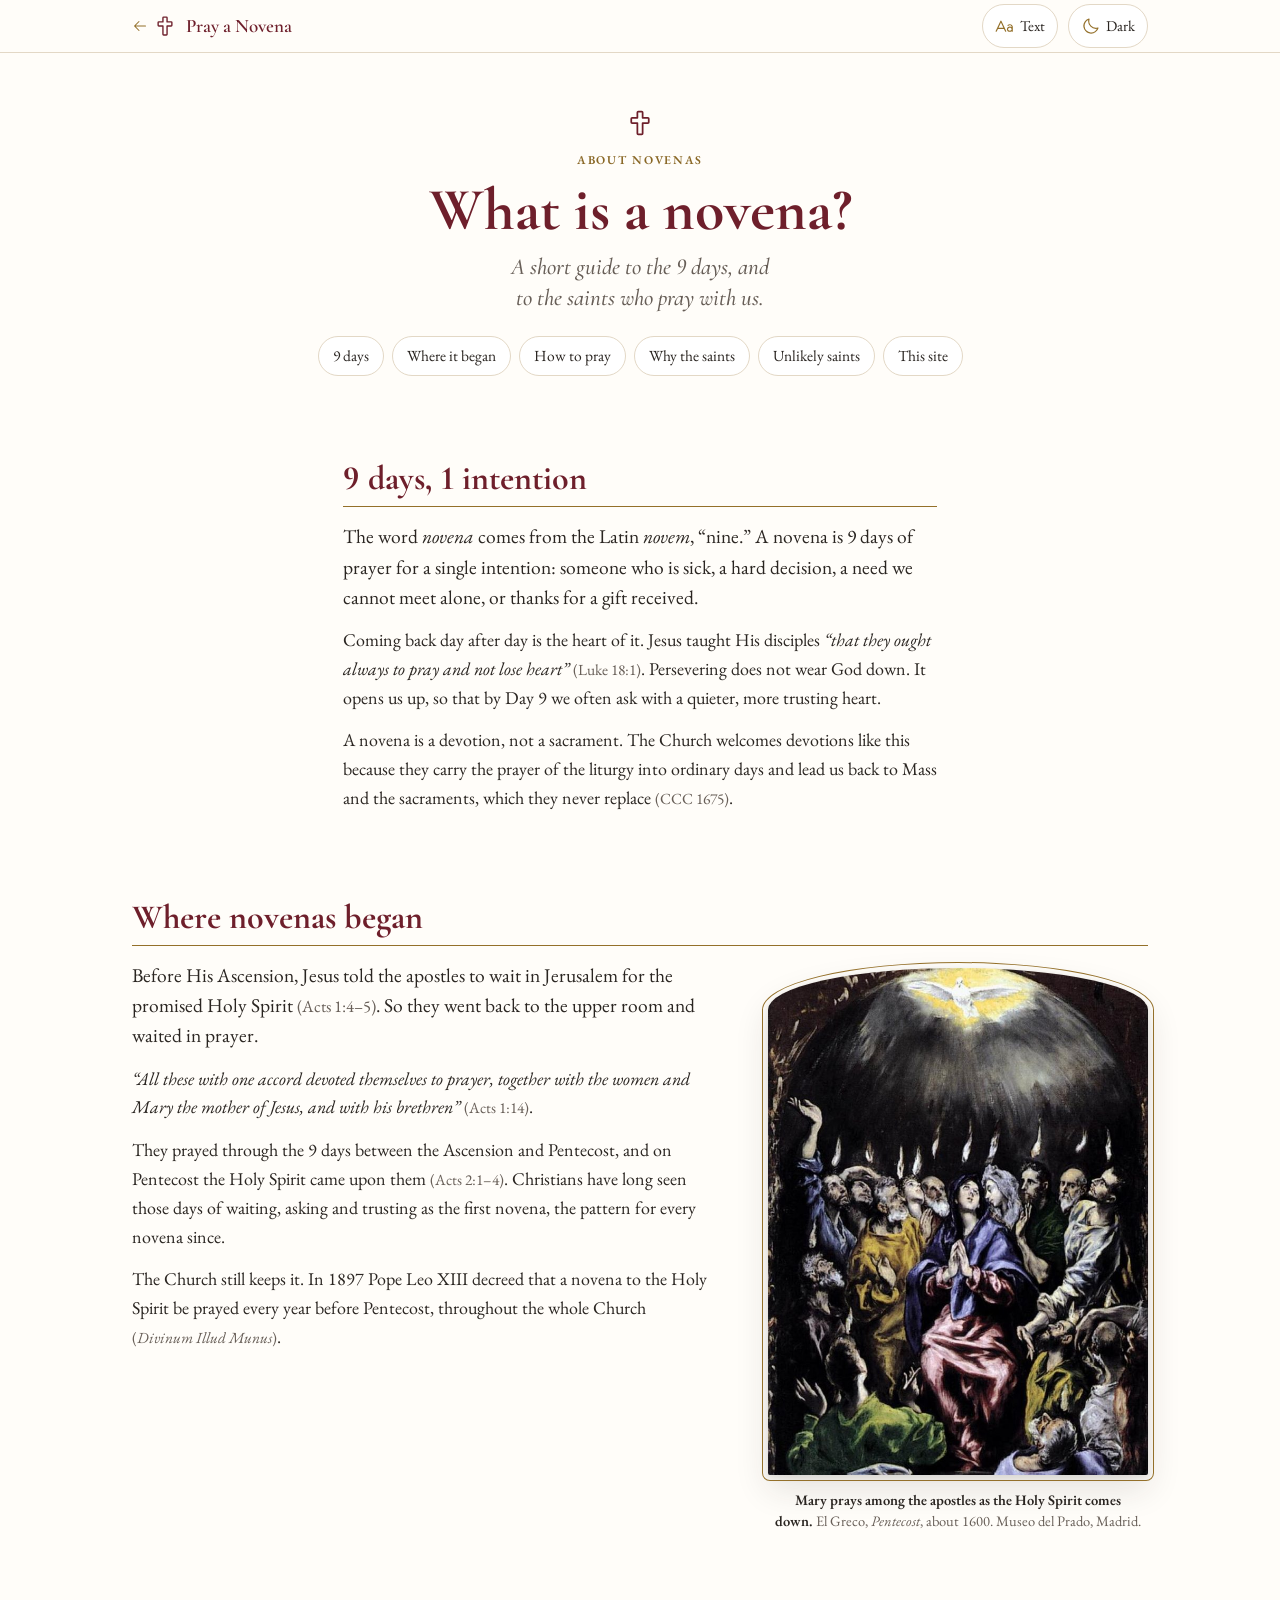
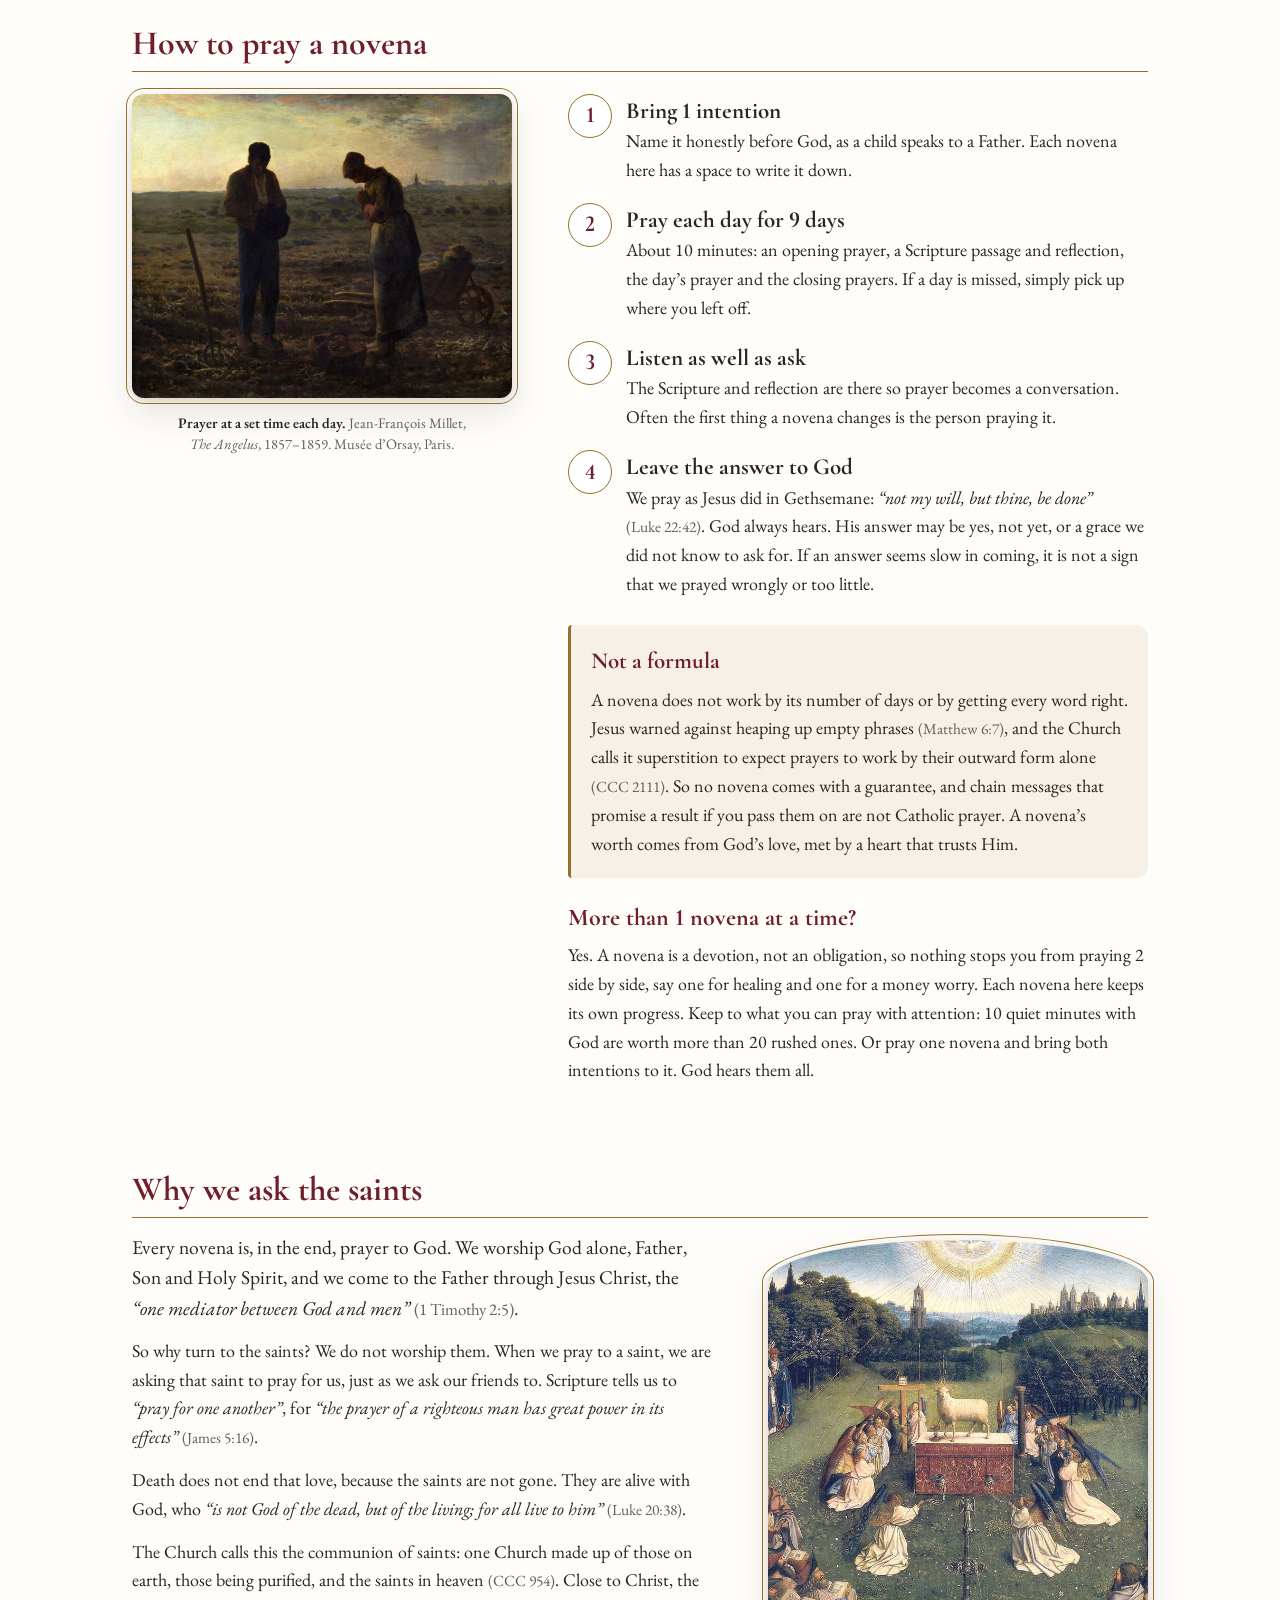
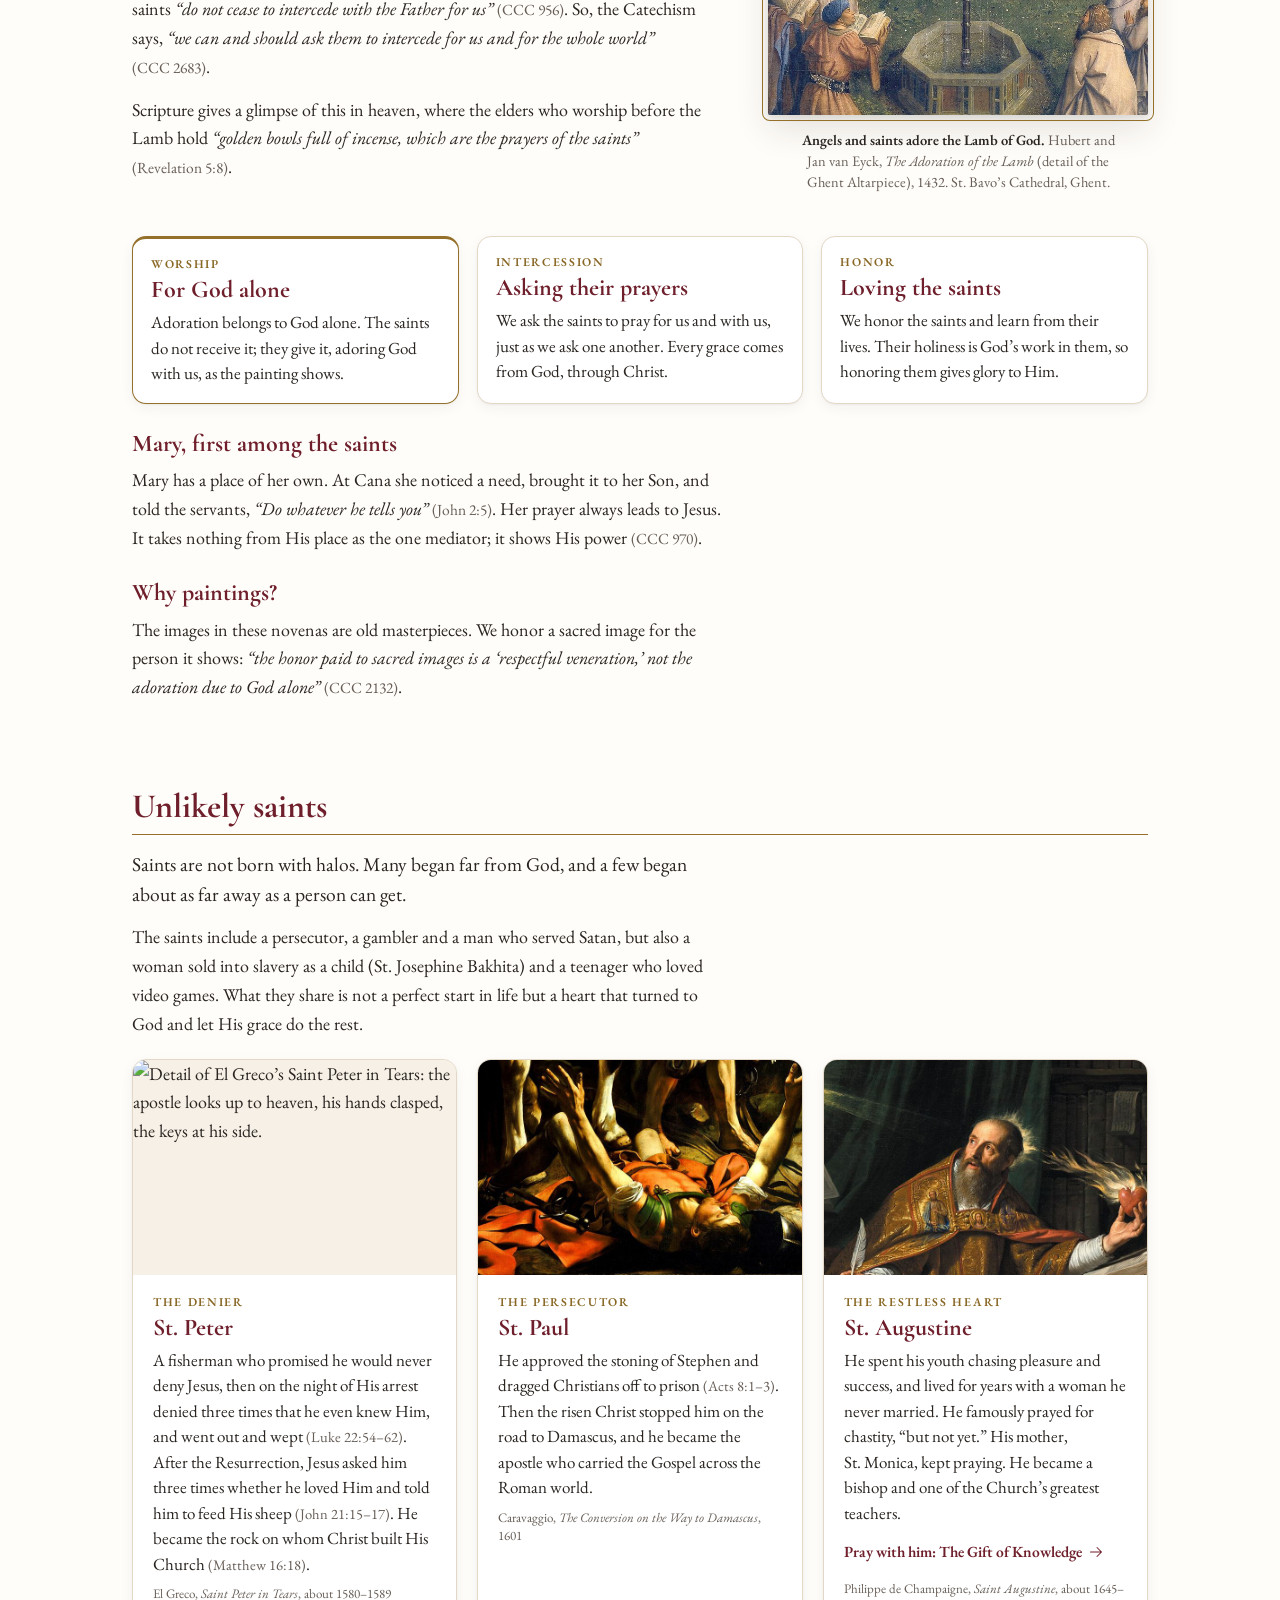
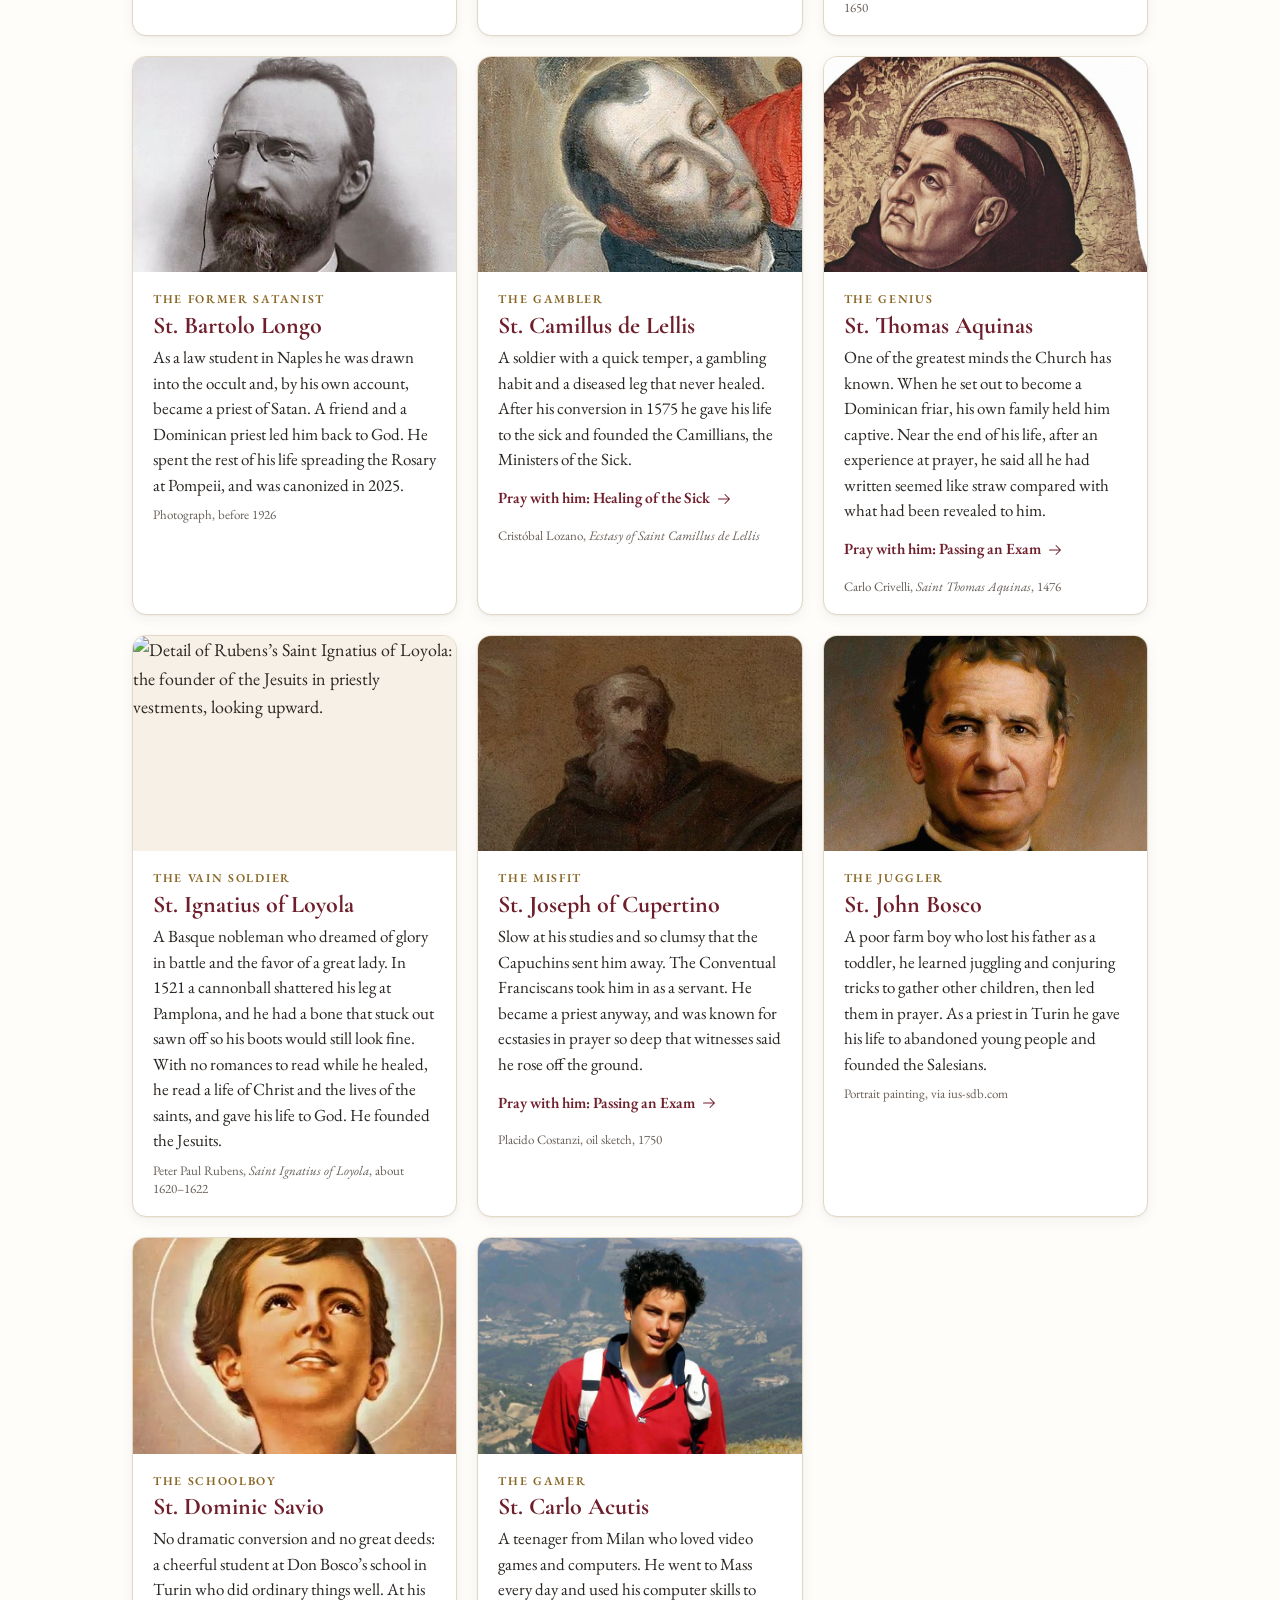
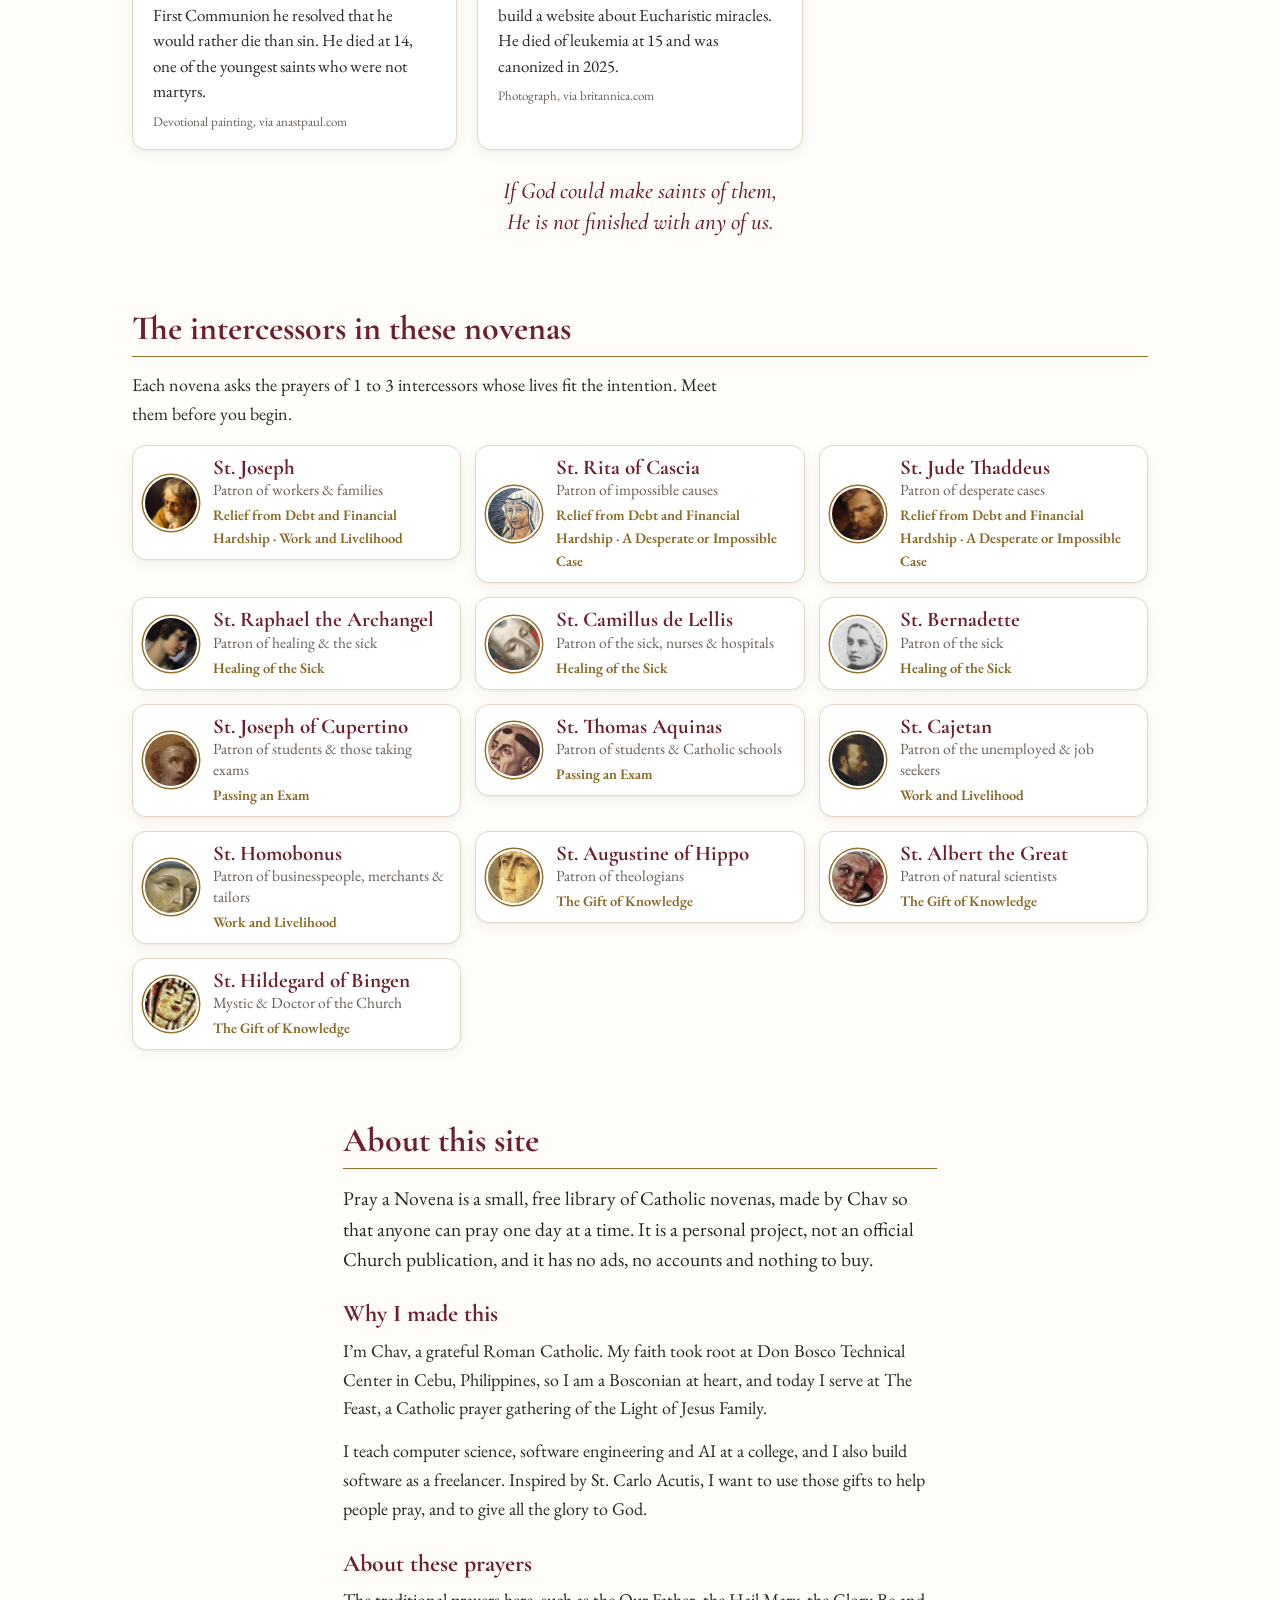
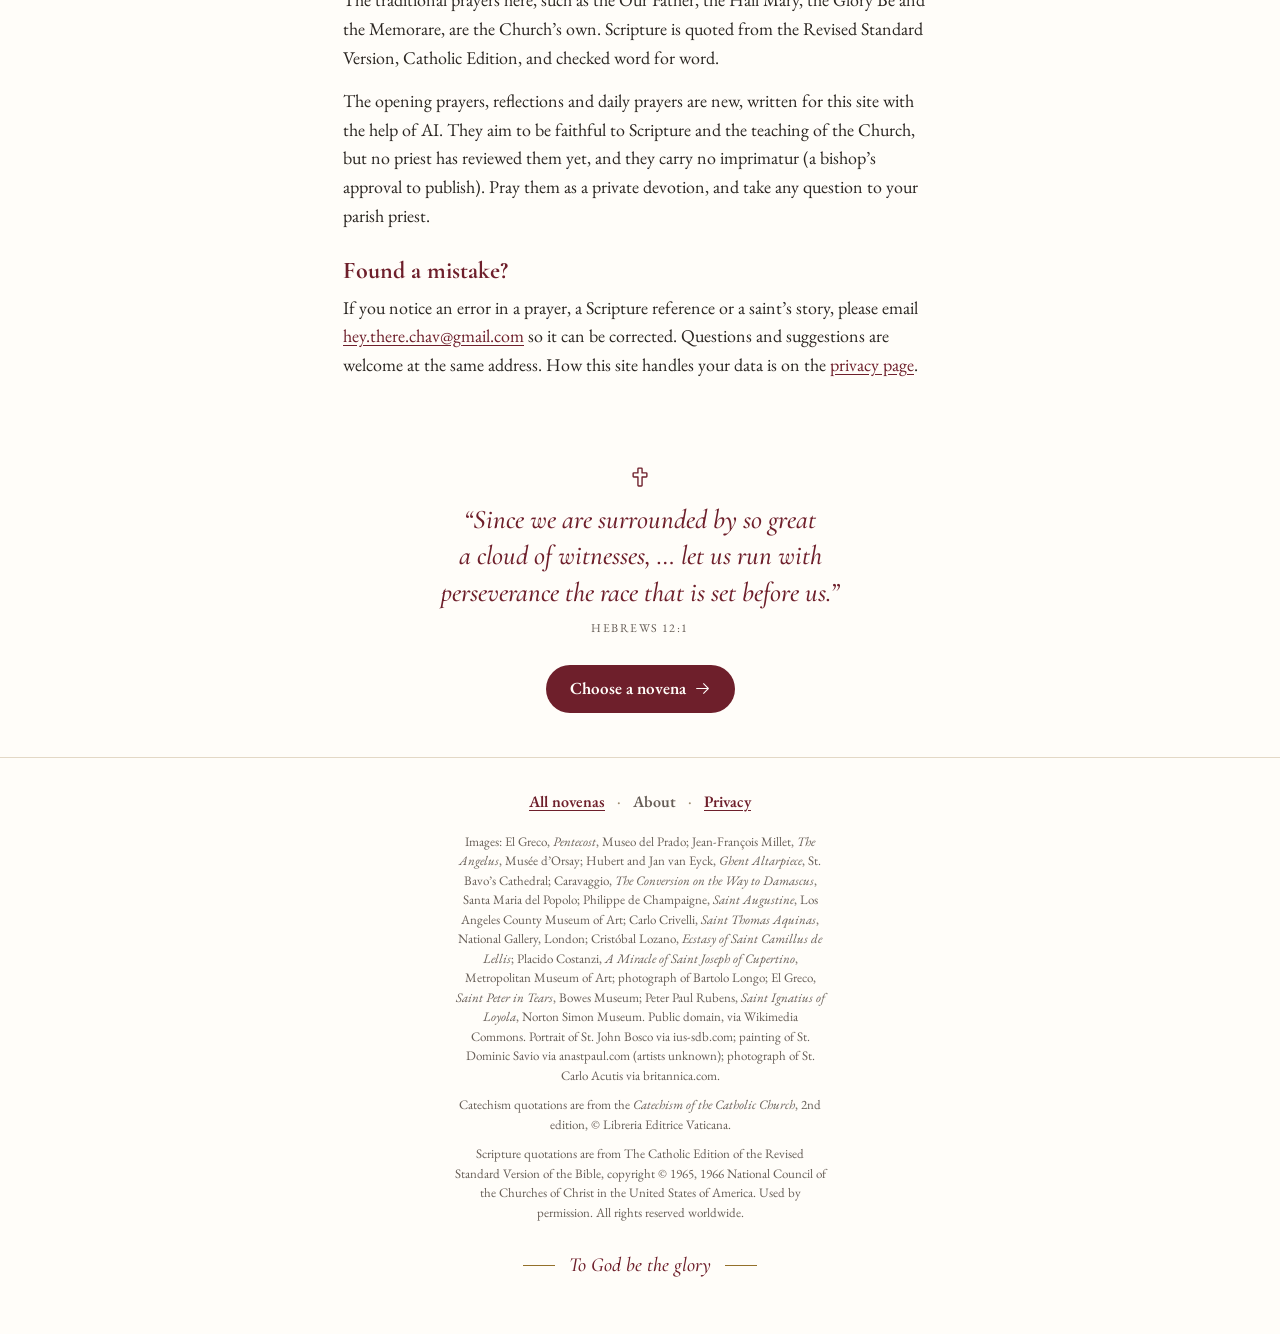
==== commit 25ffd66c: "About: Carlo Acutis photograph (Chav's choice, credited)" ====
--- a/site/about/index.html
+++ b/site/about/index.html
@@ -340,7 +340,7 @@
       <li><img src="img/cupertino.jpg" width="720" height="480" alt="Detail of an oil sketch of St. Joseph of Cupertino, a bearded friar looking upward." loading="lazy"><div class="txt"><span class="lbl">The misfit</span><h3>St. Joseph of Cupertino</h3><p>Slow at his studies and so clumsy that the Capuchins sent him away. The Conventual Franciscans took him in as a servant. He became a priest anyway, and was known for ecstasies in prayer so deep that witnesses said he rose off the ground.</p><a class="pray" href="../passing-an-exam/index.html">Pray with him: Passing an Exam<svg class="i" aria-hidden="true" focusable="false"><use href="#i-arrow-right"/></svg></a><p class="by">Placido Costanzi, oil sketch, 1750</p></div></li>
       <li><img src="img/bosco.jpg" width="582" height="388" alt="Painted portrait of St. John Bosco, a smiling priest in a black cassock." loading="lazy"><div class="txt"><span class="lbl">The juggler</span><h3>St. John Bosco</h3><p>A poor farm boy who lost his father as a toddler, he learned juggling and conjuring tricks to gather other children, then led them in prayer. As a priest in Turin he gave his life to abandoned young people and founded the Salesians.</p><p class="by">Portrait painting, via ius-sdb.com</p></div></li>
       <li><img src="img/savio.jpg" width="479" height="319" alt="Devotional painting of St. Dominic Savio as a boy in a black suit and bow tie, looking upward, with a halo." loading="lazy"><div class="txt"><span class="lbl">The schoolboy</span><h3>St. Dominic Savio</h3><p>No dramatic conversion and no great deeds: a cheerful student at Don Bosco’s school in Turin who did ordinary things well. At his First Communion he resolved that he would rather die than sin. He died at 14, one of the youngest saints who were not martyrs.</p><p class="by">Devotional painting, via anastpaul.com</p></div></li>
-      <li><div class="ph" aria-hidden="true"><svg class="i" focusable="false"><use href="#i-cross"/></svg></div><div class="txt"><span class="lbl">The gamer</span><h3>St. Carlo Acutis</h3><p>A teenager from Milan who loved video games and computers. He went to Mass every day and used his computer skills to build a website about Eucharistic miracles. He died of leukemia at 15 and was canonized in 2025.</p></div></li>
+      <li><img src="img/acutis.jpg" width="720" height="480" alt="Photograph of Carlo Acutis as a teenager in a red polo shirt, smiling, with mountains behind him." loading="lazy"><div class="txt"><span class="lbl">The gamer</span><h3>St. Carlo Acutis</h3><p>A teenager from Milan who loved video games and computers. He went to Mass every day and used his computer skills to build a website about Eucharistic miracles. He died of leukemia at 15 and was canonized in 2025.</p><p class="by">Photograph, via britannica.com</p></div></li>
     </ul>
     <p class="after">If God could make saints of them, He is not finished with any of us.</p>
   </section>
@@ -391,7 +391,7 @@
   <div class="wrap">
     <nav class="foot-nav" aria-label="Site"><a href="../index.html">All novenas</a><span aria-hidden="true">·</span><a href="../about/index.html" aria-current="page">About</a><span aria-hidden="true">·</span><a href="../privacy/index.html">Privacy</a></nav>
     <p class="fnote" id="offlineNote" hidden>Saved on this device, so it opens even without signal.</p>
-    <p class="fnote credits">Images: El Greco, <i>Pentecost</i>, Museo del Prado; Jean-François Millet, <i>The Angelus</i>, Musée d’Orsay; Hubert and Jan van Eyck, <i>Ghent Altarpiece</i>, St. Bavo’s Cathedral; Caravaggio, <i>The Conversion on the Way to Damascus</i>, Santa Maria del Popolo; Philippe de Champaigne, <i>Saint Augustine</i>, Los Angeles County Museum of Art; Carlo Crivelli, <i>Saint Thomas Aquinas</i>, National Gallery, London; Cristóbal Lozano, <i>Ecstasy of Saint Camillus de Lellis</i>; Placido Costanzi, <i>A Miracle of Saint Joseph of Cupertino</i>, Metropolitan Museum of Art; photograph of Bartolo Longo; El Greco, <i>Saint Peter in Tears</i>, Bowes Museum; Peter Paul Rubens, <i>Saint Ignatius of Loyola</i>, Norton Simon Museum. Public domain, via Wikimedia Commons. Portrait of St. John Bosco via ius-sdb.com; painting of St. Dominic Savio via anastpaul.com (artists unknown).</p>
+    <p class="fnote credits">Images: El Greco, <i>Pentecost</i>, Museo del Prado; Jean-François Millet, <i>The Angelus</i>, Musée d’Orsay; Hubert and Jan van Eyck, <i>Ghent Altarpiece</i>, St. Bavo’s Cathedral; Caravaggio, <i>The Conversion on the Way to Damascus</i>, Santa Maria del Popolo; Philippe de Champaigne, <i>Saint Augustine</i>, Los Angeles County Museum of Art; Carlo Crivelli, <i>Saint Thomas Aquinas</i>, National Gallery, London; Cristóbal Lozano, <i>Ecstasy of Saint Camillus de Lellis</i>; Placido Costanzi, <i>A Miracle of Saint Joseph of Cupertino</i>, Metropolitan Museum of Art; photograph of Bartolo Longo; El Greco, <i>Saint Peter in Tears</i>, Bowes Museum; Peter Paul Rubens, <i>Saint Ignatius of Loyola</i>, Norton Simon Museum. Public domain, via Wikimedia Commons. Portrait of St. John Bosco via ius-sdb.com; painting of St. Dominic Savio via anastpaul.com (artists unknown); photograph of St. Carlo Acutis via britannica.com.</p>
     <p class="fnote credits">Catechism quotations are from the <i>Catechism of the Catholic Church</i>, 2nd edition, © Libreria Editrice Vaticana.</p>
     <p class="fnote credits">Scripture quotations are from The Catholic Edition of the Revised Standard Version of the Bible, copyright © 1965, 1966 National Council of the Churches of Christ in the United States of America. Used by permission. All rights reserved worldwide.</p>
     <p class="amdg">To God be the glory</p>
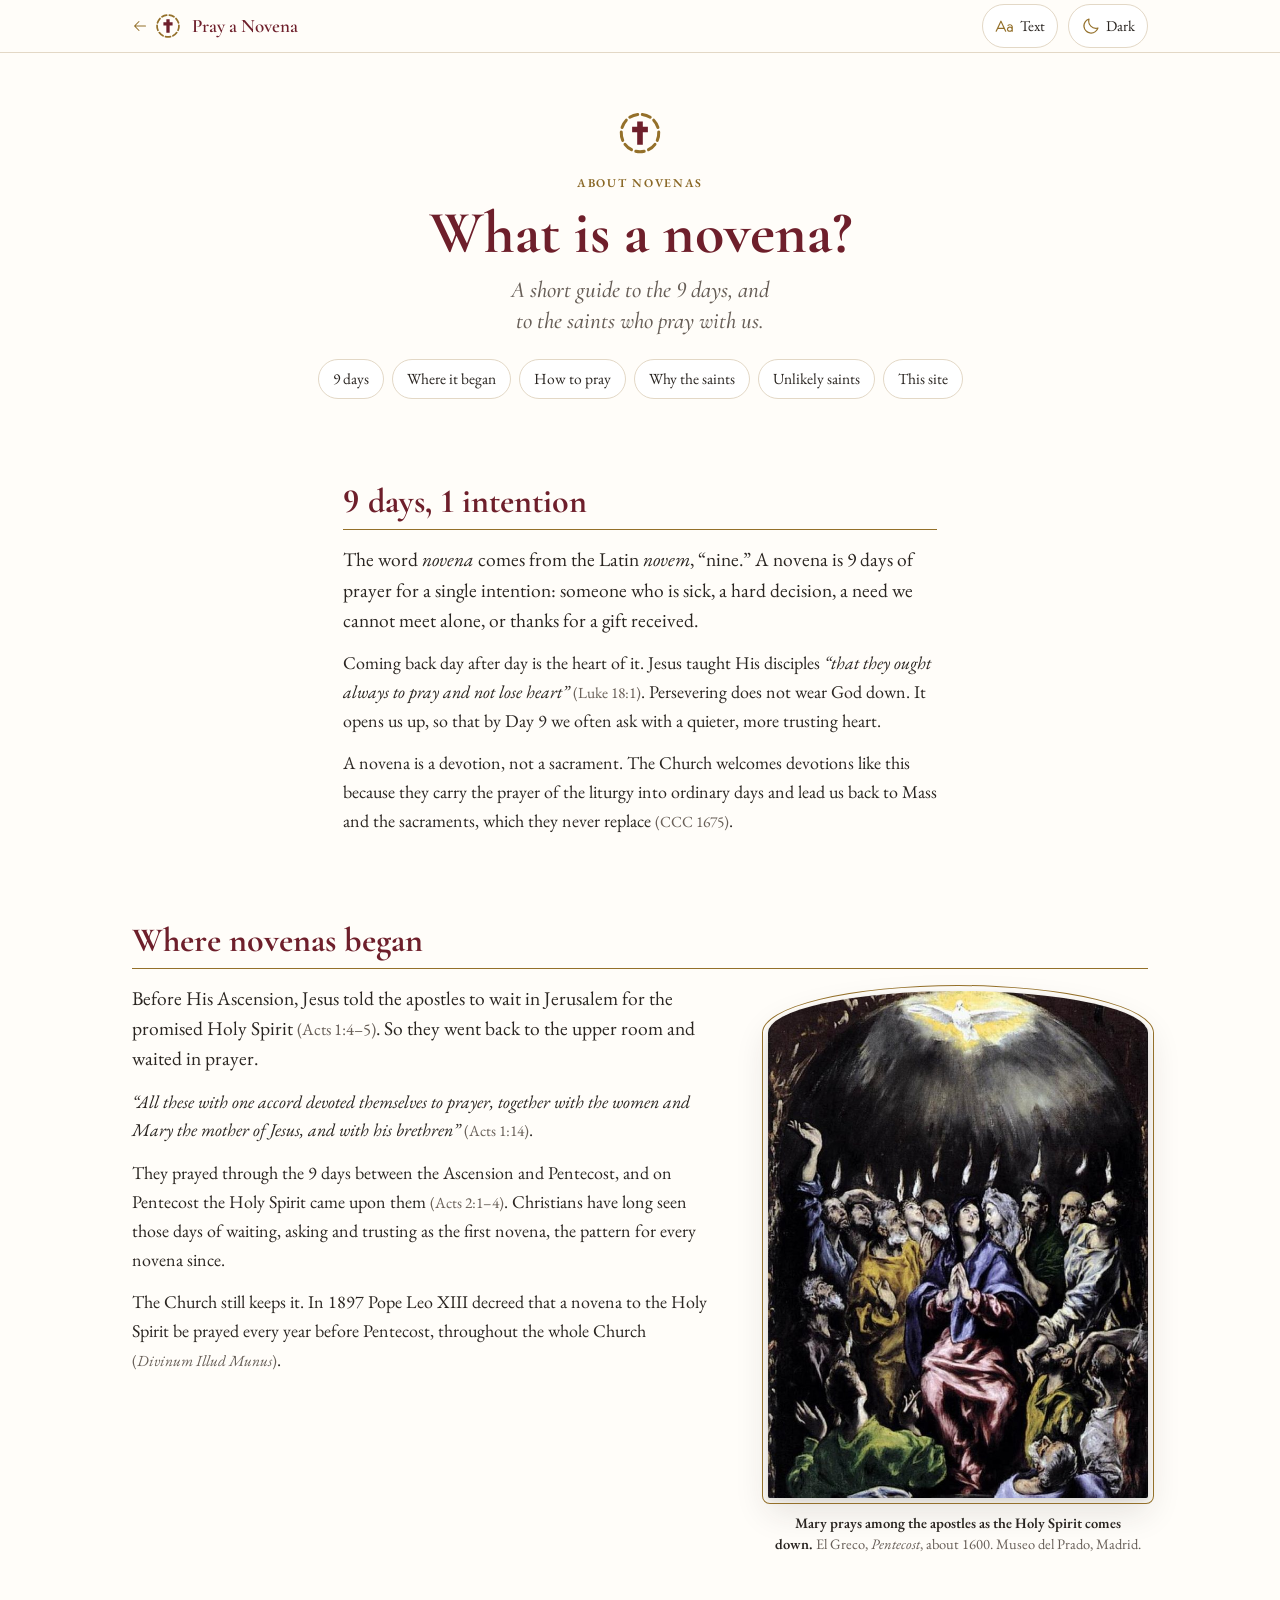
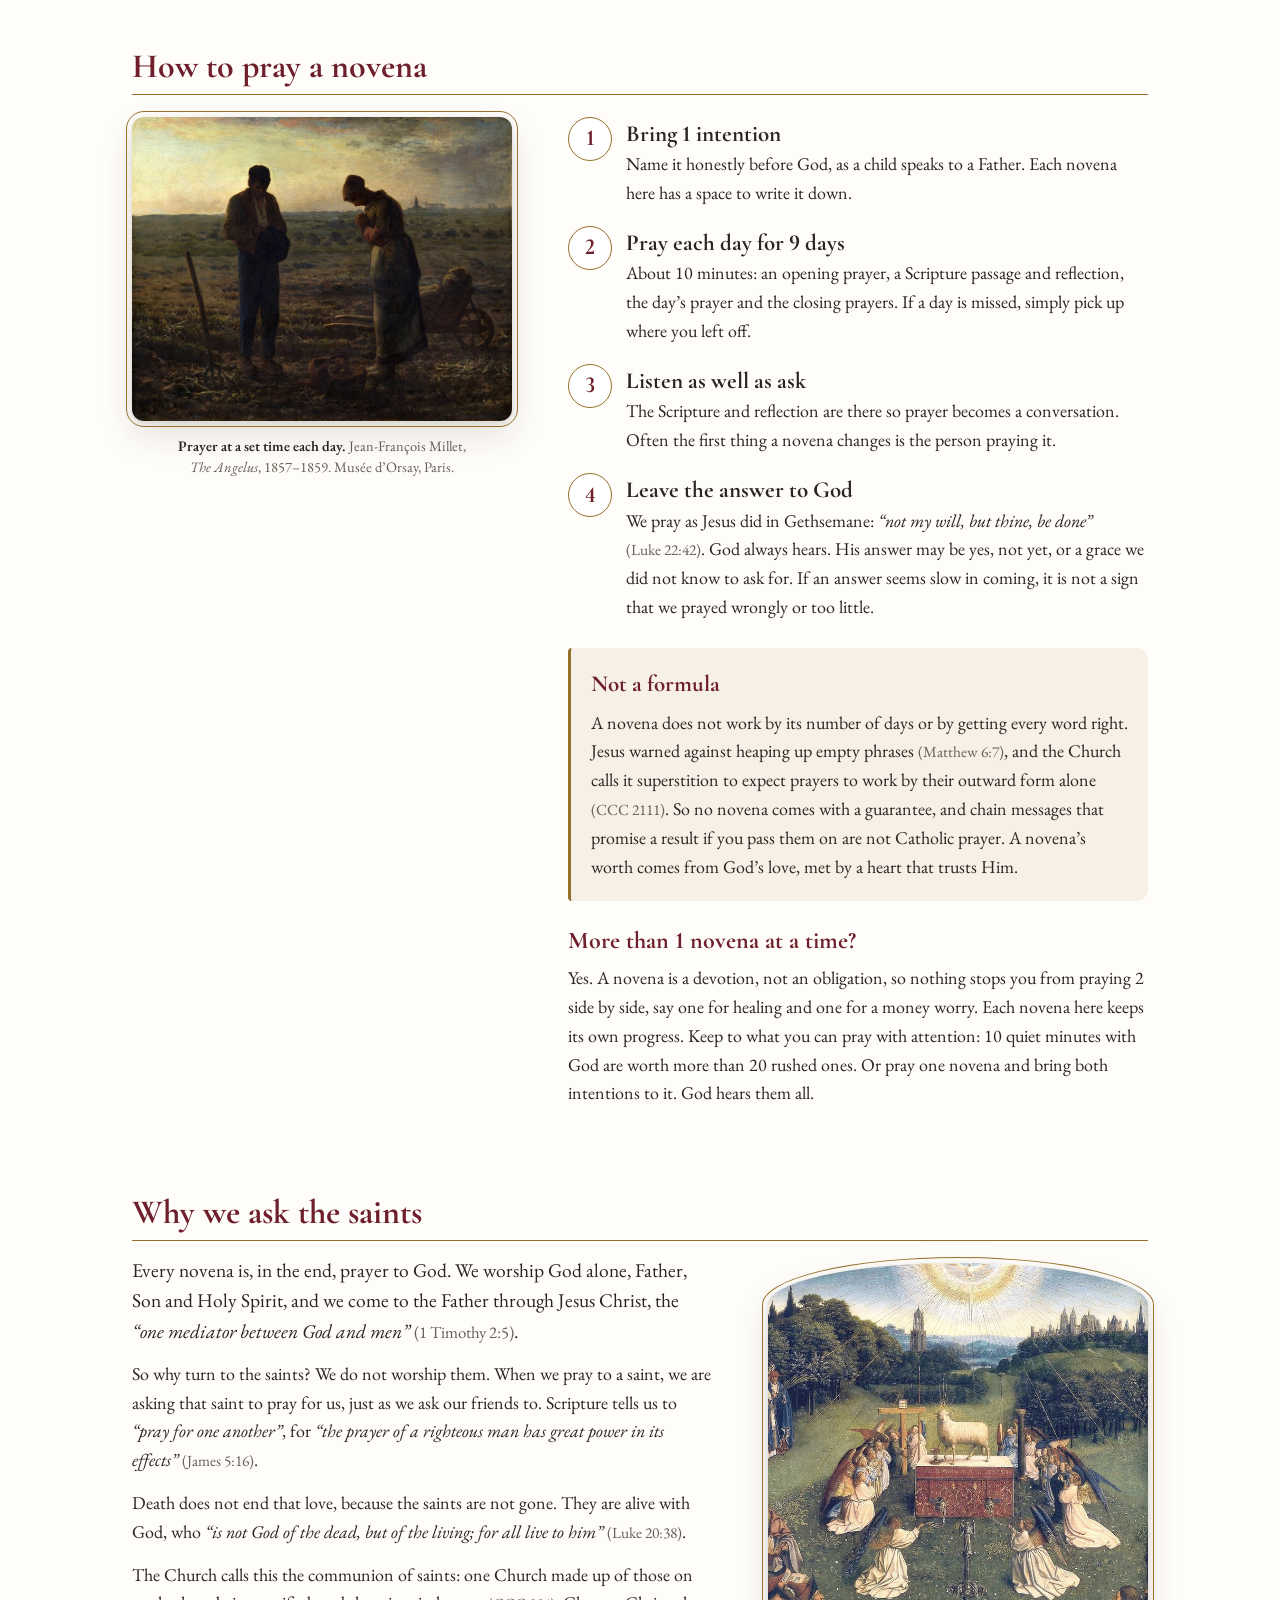
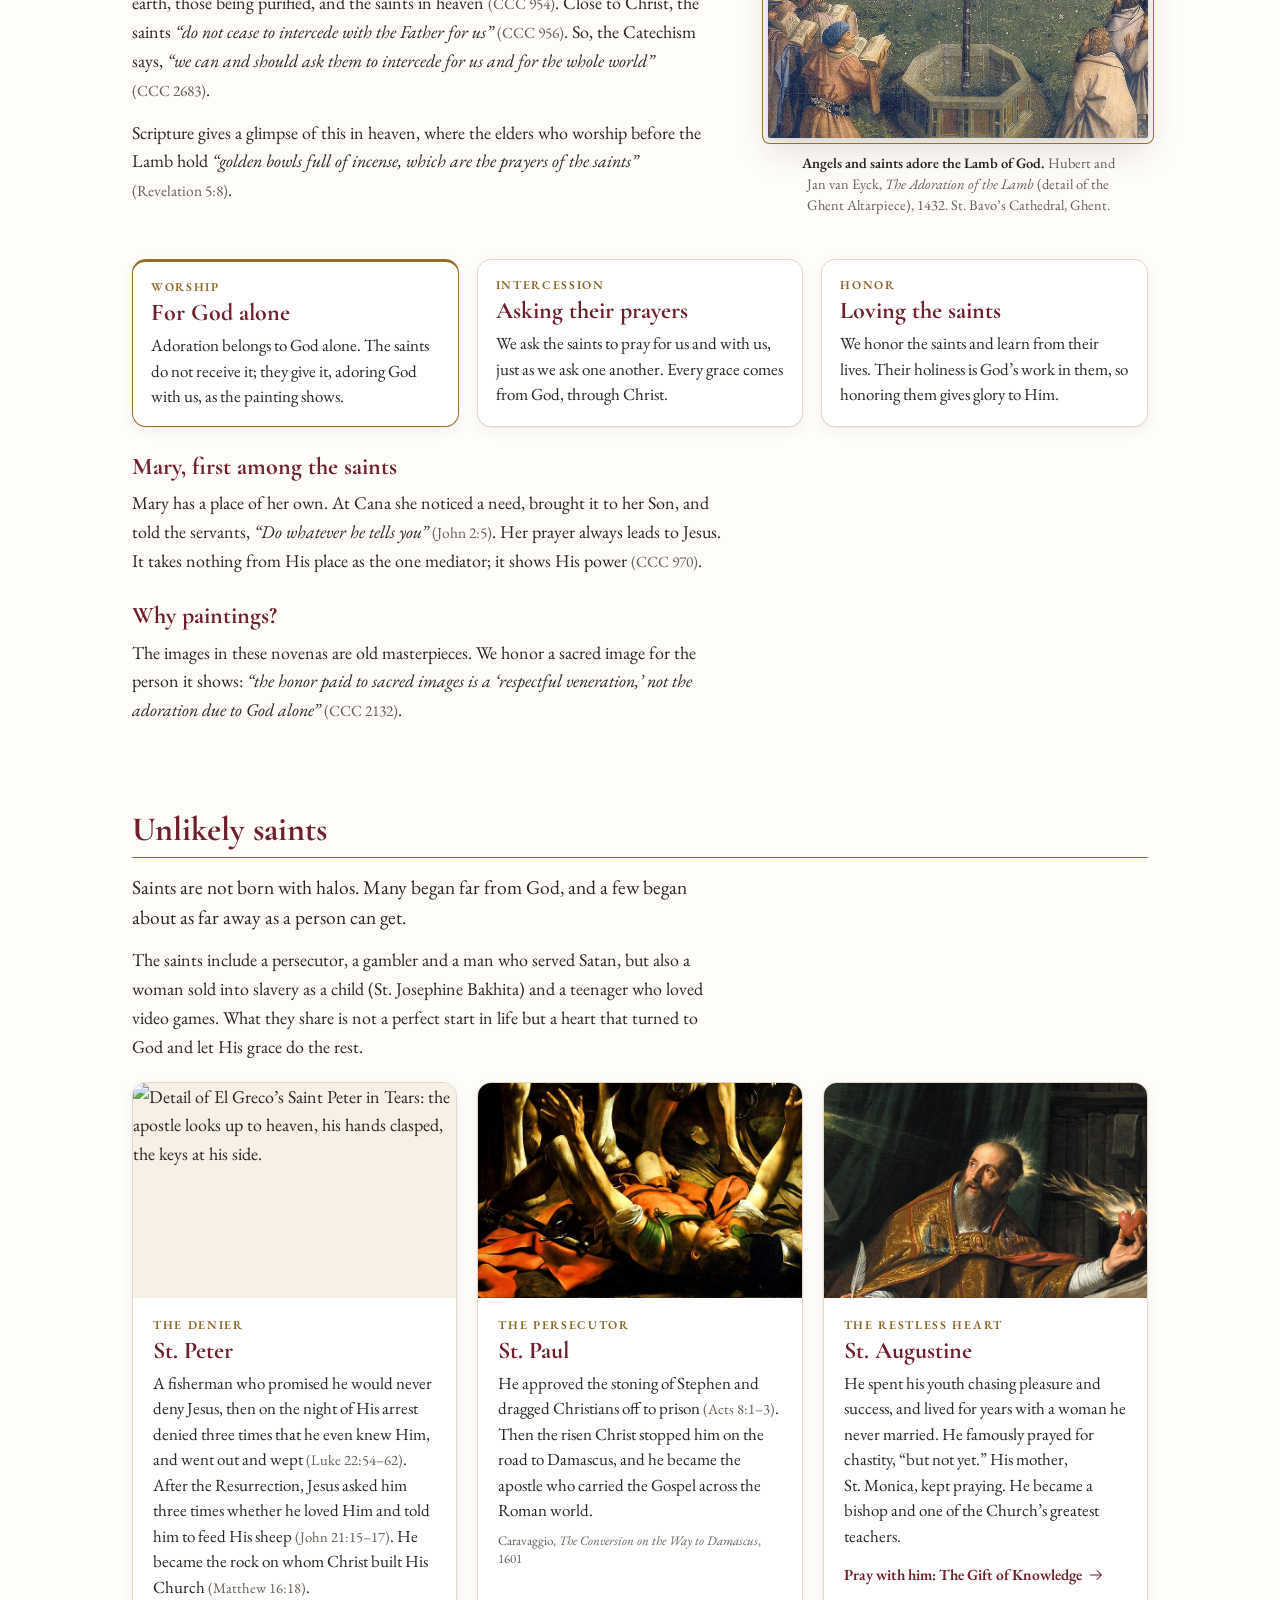
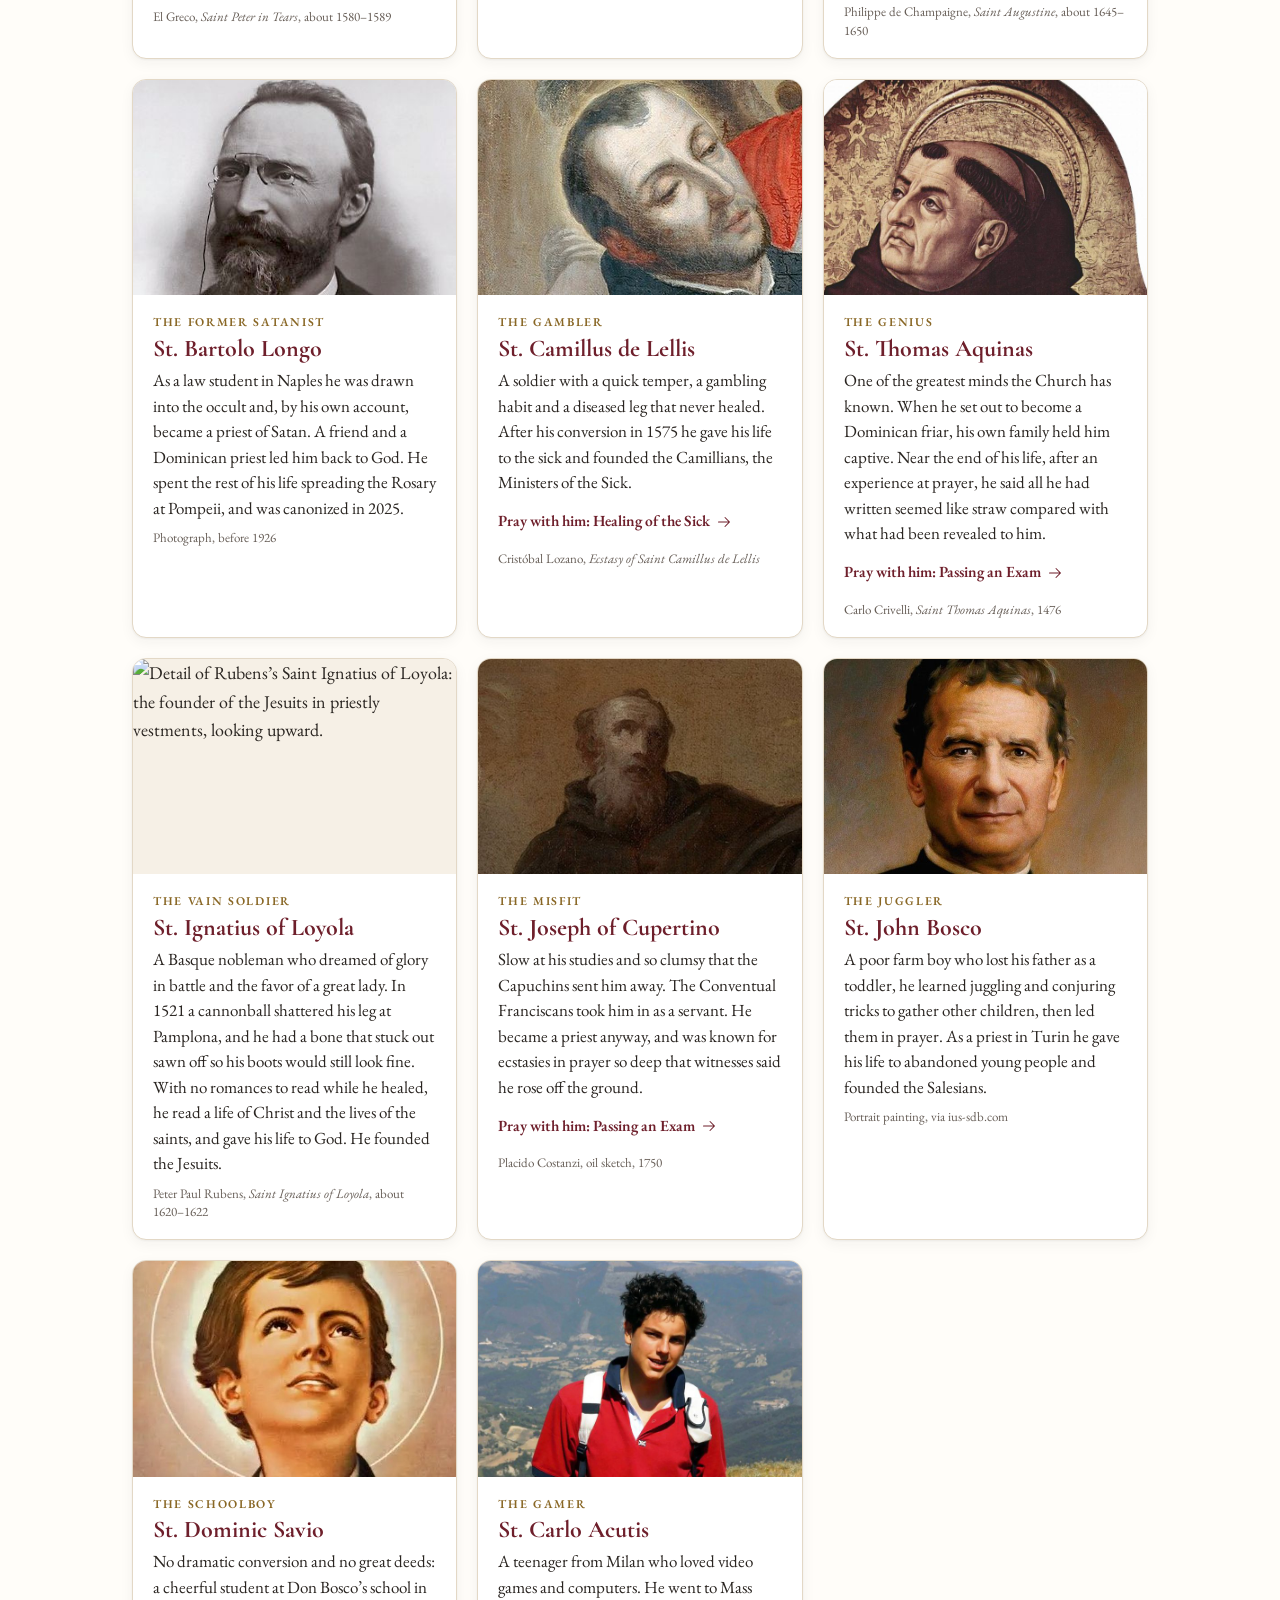
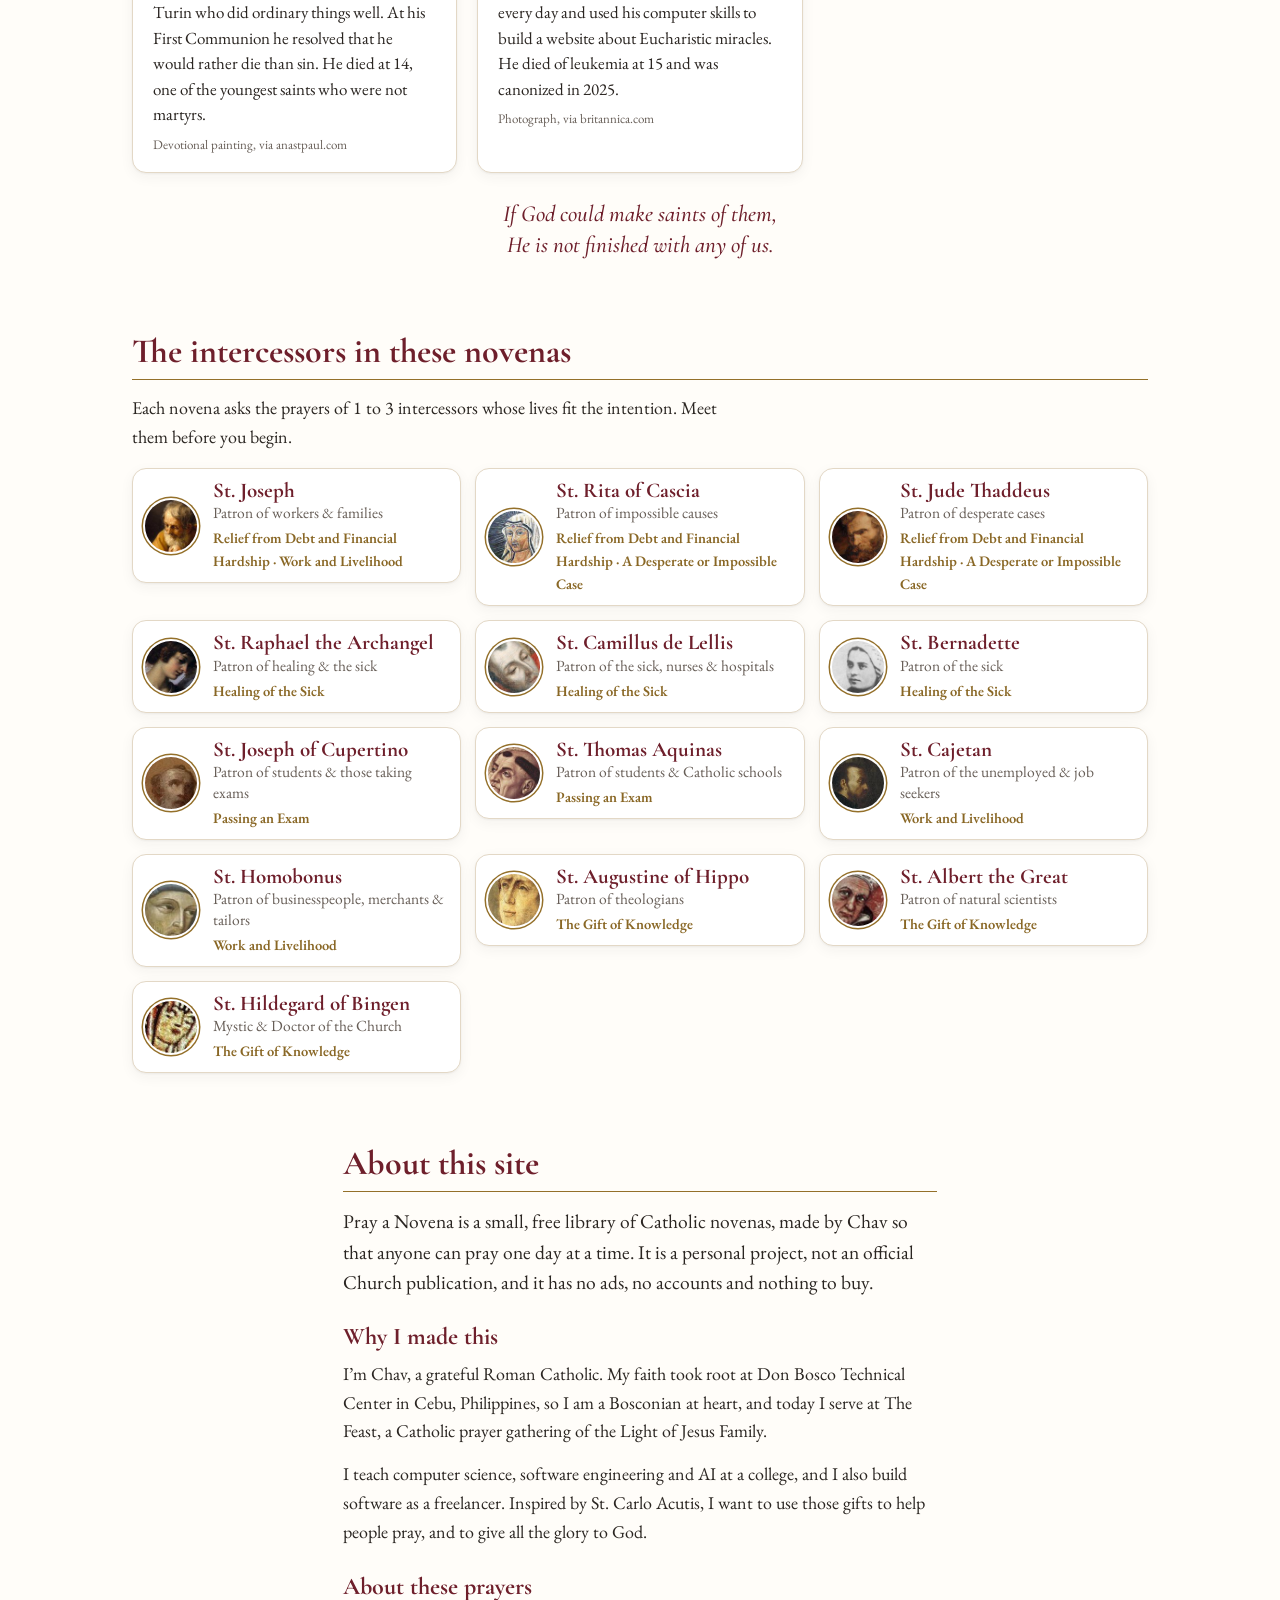
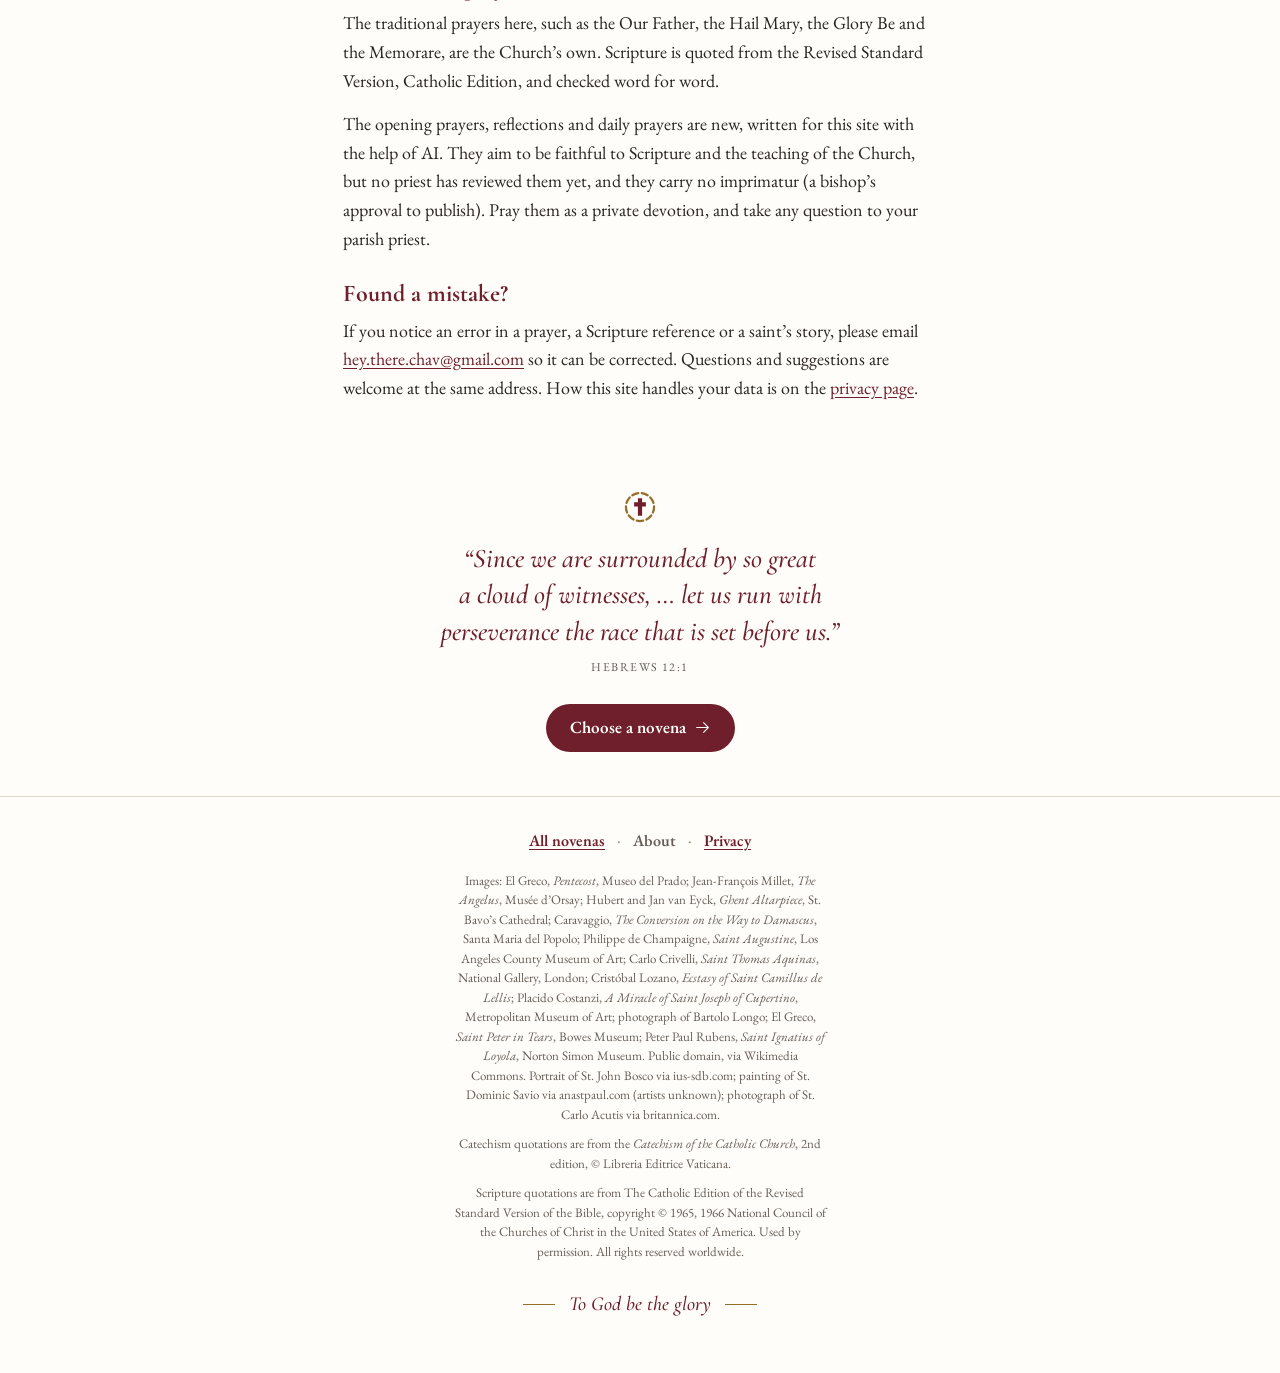
==== commit da3736f7: "Use the 9 days logo for the top bar, hero and ornament marks (same source as the favicon)" ====
--- a/site/about/index.html
+++ b/site/about/index.html
@@ -66,7 +66,7 @@
 .bar .wrap{position:relative;display:flex;align-items:center;gap:10px;height:52px}
 .home{display:flex;align-items:center;gap:10px;flex:1;min-width:0;min-height:44px;text-decoration:none}
 .home .back-ic{font-size:16px;color:var(--gold);margin-right:-4px}
-.bar .mark{color:var(--wine);font-size:22px}
+.bar .mark{color:var(--wine);font-size:28px}
 .bar .name{font-family:var(--display);font-weight:600;font-size:19px;color:var(--wine);white-space:nowrap;overflow:hidden;text-overflow:ellipsis}
 .iconbtn{display:inline-flex;align-items:center;justify-content:center;gap:6px;min-width:44px;height:44px;padding:0 12px;border:1px solid var(--rule);border-radius:999px;background:var(--sheet);color:var(--ink);cursor:pointer;font:inherit;font-size:15px}
 .iconbtn svg{font-size:19px;color:var(--gold)}
@@ -78,14 +78,14 @@
 @media (max-width:600px){
   #themeLabel,#sizeBtn>span{display:none}
   .iconbtn{padding:0;width:44px}
-  .bar .mark{font-size:24px}
+  .bar .mark{font-size:30px}
   .bar .name{font-size:18px}
   .sizer{right:16px}
 }
 
 /* ---- hero ---- */
 .hero{padding:30px 0 6px;text-align:center}
-.cross{color:var(--wine);font-size:28px;line-height:1}
+.cross{color:var(--wine);font-size:48px;line-height:1}
 .kicker{margin:10px 0 0;font-size:calc(12px * var(--scale));letter-spacing:.14em;font-weight:600;color:var(--gold-text);text-transform:uppercase}
 h1{font-family:var(--display);font-weight:700;color:var(--wine);font-size:clamp(40px,10.5vw,60px);line-height:1;margin:10px 0 12px;text-wrap:balance}
 .lede{text-wrap:balance;font-family:var(--display);font-style:italic;font-size:calc(clamp(19px,5vw,23px) * var(--scale));line-height:1.35;color:var(--muted);margin:0 auto;max-width:30ch}
@@ -160,7 +160,7 @@
 
 /* ---- close ---- */
 .close{text-align:center;padding:44px 0 4px}
-.close .cross{font-size:22px}
+.close .cross{font-size:36px}
 .close blockquote{margin:10px auto 0;max-width:30ch;font-family:var(--display);font-style:italic;color:var(--wine);font-size:calc(23px * var(--scale));line-height:1.35;text-wrap:balance}
 .cite{display:block;font-style:normal;font-family:var(--body);font-size:12px;letter-spacing:.12em;color:var(--muted);margin-top:8px;text-transform:uppercase}
 .cta{display:inline-flex;align-items:center;gap:8px;margin-top:26px;min-height:48px;padding:0 24px;border-radius:999px;background:var(--cta);color:var(--on-cta);font-weight:600;font-size:calc(17px * var(--scale));text-decoration:none}
@@ -214,10 +214,10 @@
 </style>
 </head>
 <body>
-<svg xmlns="http://www.w3.org/2000/svg" style="display:none" aria-hidden="true"><symbol id="i-cross" viewBox="0 0 256 256"><path d="M200,72H160V32a16,16,0,0,0-16-16H112A16,16,0,0,0,96,32V72H56A16,16,0,0,0,40,88v32a16,16,0,0,0,16,16H96v88a16,16,0,0,0,16,16h32a16,16,0,0,0,16-16V136h40a16,16,0,0,0,16-16V88A16,16,0,0,0,200,72Zm0,48H152a8,8,0,0,0-8,8v96H112V128a8,8,0,0,0-8-8H56V88h48a8,8,0,0,0,8-8V32h32V80a8,8,0,0,0,8,8h48Z"/></symbol><symbol id="i-sun" viewBox="0 0 256 256"><path d="M120,40V16a8,8,0,0,1,16,0V40a8,8,0,0,1-16,0Zm72,88a64,64,0,1,1-64-64A64.07,64.07,0,0,1,192,128Zm-16,0a48,48,0,1,0-48,48A48.05,48.05,0,0,0,176,128ZM58.34,69.66A8,8,0,0,0,69.66,58.34l-16-16A8,8,0,0,0,42.34,53.66Zm0,116.68-16,16a8,8,0,0,0,11.32,11.32l16-16a8,8,0,0,0-11.32-11.32ZM192,72a8,8,0,0,0,5.66-2.34l16-16a8,8,0,0,0-11.32-11.32l-16,16A8,8,0,0,0,192,72Zm5.66,114.34a8,8,0,0,0-11.32,11.32l16,16a8,8,0,0,0,11.32-11.32ZM48,128a8,8,0,0,0-8-8H16a8,8,0,0,0,0,16H40A8,8,0,0,0,48,128Zm80,80a8,8,0,0,0-8,8v24a8,8,0,0,0,16,0V216A8,8,0,0,0,128,208Zm112-88H216a8,8,0,0,0,0,16h24a8,8,0,0,0,0-16Z"/></symbol><symbol id="i-moon" viewBox="0 0 256 256"><path d="M233.54,142.23a8,8,0,0,0-8-2,88.08,88.08,0,0,1-109.8-109.8,8,8,0,0,0-10-10,104.84,104.84,0,0,0-52.91,37A104,104,0,0,0,136,224a103.09,103.09,0,0,0,62.52-20.88,104.84,104.84,0,0,0,37-52.91A8,8,0,0,0,233.54,142.23ZM188.9,190.34A88,88,0,0,1,65.66,67.11a89,89,0,0,1,31.4-26A106,106,0,0,0,96,56,104.11,104.11,0,0,0,200,160a106,106,0,0,0,14.92-1.06A89,89,0,0,1,188.9,190.34Z"/></symbol><symbol id="i-text-aa" viewBox="0 0 256 256"><path d="M87.24,52.59a8,8,0,0,0-14.48,0l-64,136a8,8,0,1,0,14.48,6.81L39.9,160h80.2l16.66,35.4a8,8,0,1,0,14.48-6.81ZM47.43,144,80,74.79,112.57,144ZM200,96c-12.76,0-22.73,3.47-29.63,10.32a8,8,0,0,0,11.26,11.36c3.8-3.77,10-5.68,18.37-5.68,13.23,0,24,9,24,20v3.22A42.76,42.76,0,0,0,200,128c-22.06,0-40,16.15-40,36s17.94,36,40,36a42.73,42.73,0,0,0,24-7.25,8,8,0,0,0,16-.75V132C240,112.15,222.06,96,200,96Zm0,88c-13.23,0-24-9-24-20s10.77-20,24-20,24,9,24,20S213.23,184,200,184Z"/></symbol><symbol id="i-arrow-left" viewBox="0 0 256 256"><path d="M224,128a8,8,0,0,1-8,8H59.31l58.35,58.34a8,8,0,0,1-11.32,11.32l-72-72a8,8,0,0,1,0-11.32l72-72a8,8,0,0,1,11.32,11.32L59.31,120H216A8,8,0,0,1,224,128Z"/></symbol><symbol id="i-arrow-right" viewBox="0 0 256 256"><path d="M221.66,133.66l-72,72a8,8,0,0,1-11.32-11.32L196.69,136H40a8,8,0,0,1,0-16H196.69L138.34,61.66a8,8,0,0,1,11.32-11.32l72,72A8,8,0,0,1,221.66,133.66Z"/></symbol></svg>
+<svg xmlns="http://www.w3.org/2000/svg" style="display:none" aria-hidden="true"><symbol id="i-logo" viewBox="0 0 64 64"><path fill="none" style="stroke:var(--gold,#94702A)" stroke-width="4" stroke-linecap="round" d="M35.05 7.19A25 25 0 0 1 45.62 11.03M50.28 14.95A25 25 0 0 1 55.91 24.69M56.97 30.69A25 25 0 0 1 55.01 41.77M51.97 47.05A25 25 0 0 1 43.35 54.28M37.62 56.36A25 25 0 0 1 26.38 56.36M20.65 54.28A25 25 0 0 1 12.03 47.05M8.99 41.77A25 25 0 0 1 7.03 30.69M8.09 24.69A25 25 0 0 1 13.72 14.95M18.38 11.03A25 25 0 0 1 28.95 7.19"/><path d="M28.25 16.5h7.5v7.0h6.75v7.5h-6.75v16.5h-7.5v-16.5h-6.75v-7.5h6.75z"/></symbol><symbol id="i-cross" viewBox="0 0 256 256"><path d="M200,72H160V32a16,16,0,0,0-16-16H112A16,16,0,0,0,96,32V72H56A16,16,0,0,0,40,88v32a16,16,0,0,0,16,16H96v88a16,16,0,0,0,16,16h32a16,16,0,0,0,16-16V136h40a16,16,0,0,0,16-16V88A16,16,0,0,0,200,72Zm0,48H152a8,8,0,0,0-8,8v96H112V128a8,8,0,0,0-8-8H56V88h48a8,8,0,0,0,8-8V32h32V80a8,8,0,0,0,8,8h48Z"/></symbol><symbol id="i-sun" viewBox="0 0 256 256"><path d="M120,40V16a8,8,0,0,1,16,0V40a8,8,0,0,1-16,0Zm72,88a64,64,0,1,1-64-64A64.07,64.07,0,0,1,192,128Zm-16,0a48,48,0,1,0-48,48A48.05,48.05,0,0,0,176,128ZM58.34,69.66A8,8,0,0,0,69.66,58.34l-16-16A8,8,0,0,0,42.34,53.66Zm0,116.68-16,16a8,8,0,0,0,11.32,11.32l16-16a8,8,0,0,0-11.32-11.32ZM192,72a8,8,0,0,0,5.66-2.34l16-16a8,8,0,0,0-11.32-11.32l-16,16A8,8,0,0,0,192,72Zm5.66,114.34a8,8,0,0,0-11.32,11.32l16,16a8,8,0,0,0,11.32-11.32ZM48,128a8,8,0,0,0-8-8H16a8,8,0,0,0,0,16H40A8,8,0,0,0,48,128Zm80,80a8,8,0,0,0-8,8v24a8,8,0,0,0,16,0V216A8,8,0,0,0,128,208Zm112-88H216a8,8,0,0,0,0,16h24a8,8,0,0,0,0-16Z"/></symbol><symbol id="i-moon" viewBox="0 0 256 256"><path d="M233.54,142.23a8,8,0,0,0-8-2,88.08,88.08,0,0,1-109.8-109.8,8,8,0,0,0-10-10,104.84,104.84,0,0,0-52.91,37A104,104,0,0,0,136,224a103.09,103.09,0,0,0,62.52-20.88,104.84,104.84,0,0,0,37-52.91A8,8,0,0,0,233.54,142.23ZM188.9,190.34A88,88,0,0,1,65.66,67.11a89,89,0,0,1,31.4-26A106,106,0,0,0,96,56,104.11,104.11,0,0,0,200,160a106,106,0,0,0,14.92-1.06A89,89,0,0,1,188.9,190.34Z"/></symbol><symbol id="i-text-aa" viewBox="0 0 256 256"><path d="M87.24,52.59a8,8,0,0,0-14.48,0l-64,136a8,8,0,1,0,14.48,6.81L39.9,160h80.2l16.66,35.4a8,8,0,1,0,14.48-6.81ZM47.43,144,80,74.79,112.57,144ZM200,96c-12.76,0-22.73,3.47-29.63,10.32a8,8,0,0,0,11.26,11.36c3.8-3.77,10-5.68,18.37-5.68,13.23,0,24,9,24,20v3.22A42.76,42.76,0,0,0,200,128c-22.06,0-40,16.15-40,36s17.94,36,40,36a42.73,42.73,0,0,0,24-7.25,8,8,0,0,0,16-.75V132C240,112.15,222.06,96,200,96Zm0,88c-13.23,0-24-9-24-20s10.77-20,24-20,24,9,24,20S213.23,184,200,184Z"/></symbol><symbol id="i-arrow-left" viewBox="0 0 256 256"><path d="M224,128a8,8,0,0,1-8,8H59.31l58.35,58.34a8,8,0,0,1-11.32,11.32l-72-72a8,8,0,0,1,0-11.32l72-72a8,8,0,0,1,11.32,11.32L59.31,120H216A8,8,0,0,1,224,128Z"/></symbol><symbol id="i-arrow-right" viewBox="0 0 256 256"><path d="M221.66,133.66l-72,72a8,8,0,0,1-11.32-11.32L196.69,136H40a8,8,0,0,1,0-16H196.69L138.34,61.66a8,8,0,0,1,11.32-11.32l72,72A8,8,0,0,1,221.66,133.66Z"/></symbol></svg>
 <header class="bar">
   <div class="wrap">
-    <a class="home" href="../index.html"><svg class="i back-ic" aria-hidden="true" focusable="false"><use href="#i-arrow-left"/></svg><svg class="i mark" aria-hidden="true" focusable="false"><use href="#i-cross"/></svg><span class="name">Pray a Novena</span><span class="sr"> (all novenas)</span></a>
+    <a class="home" href="../index.html"><svg class="i back-ic" aria-hidden="true" focusable="false"><use href="#i-arrow-left"/></svg><svg class="i mark" aria-hidden="true" focusable="false"><use href="#i-logo"/></svg><span class="name">Pray a Novena</span><span class="sr"> (all novenas)</span></a>
     <button class="iconbtn" id="sizeBtn" type="button" aria-expanded="false" aria-controls="sizer" aria-label="Text size" title="Text size"><svg class="i" aria-hidden="true" focusable="false"><use href="#i-text-aa"/></svg><span>Text</span></button>
     <div class="sizer" id="sizer" role="group" aria-label="Text size">
       <button type="button" data-scale="1" aria-label="Normal text" style="font-size:15px">A</button>
@@ -230,7 +230,7 @@
 
 <main class="wrap">
   <div class="hero">
-    <div class="cross" aria-hidden="true"><svg class="i" aria-hidden="true" focusable="false"><use href="#i-cross"/></svg></div>
+    <div class="cross" aria-hidden="true"><svg class="i" aria-hidden="true" focusable="false"><use href="#i-logo"/></svg></div>
     <p class="kicker">About novenas</p>
     <h1>What is a novena?</h1>
     <p class="lede">A short guide to the 9&nbsp;days, and to the saints who pray with us.</p>
@@ -381,7 +381,7 @@
   </section>
 
   <div class="close">
-    <div class="cross" aria-hidden="true"><svg class="i" aria-hidden="true" focusable="false"><use href="#i-cross"/></svg></div>
+    <div class="cross" aria-hidden="true"><svg class="i" aria-hidden="true" focusable="false"><use href="#i-logo"/></svg></div>
     <blockquote>“Since we are surrounded by so great a cloud of witnesses, … let us run with perseverance the race that is set before us.”</blockquote>
     <span class="cite">Hebrews 12:1</span>
     <a class="cta" href="../index.html">Choose a novena<svg class="i" aria-hidden="true" focusable="false"><use href="#i-arrow-right"/></svg></a>
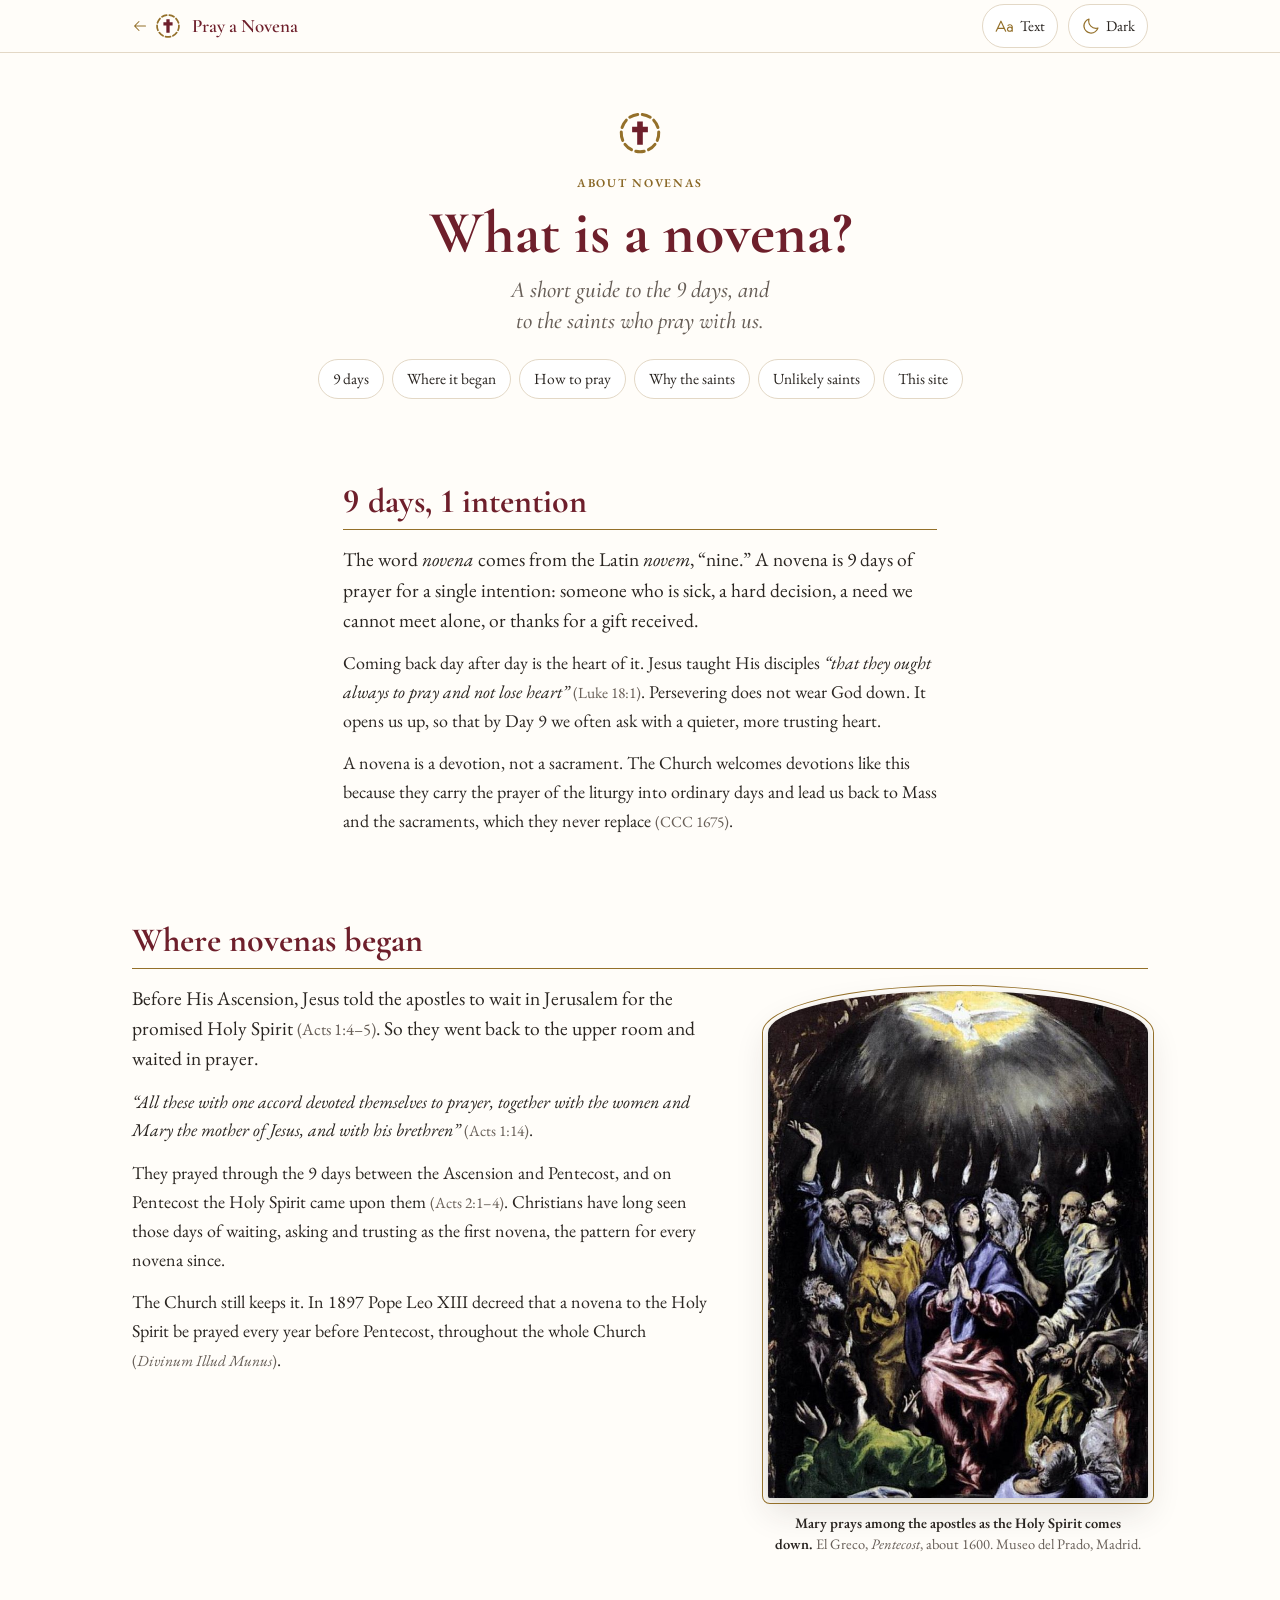
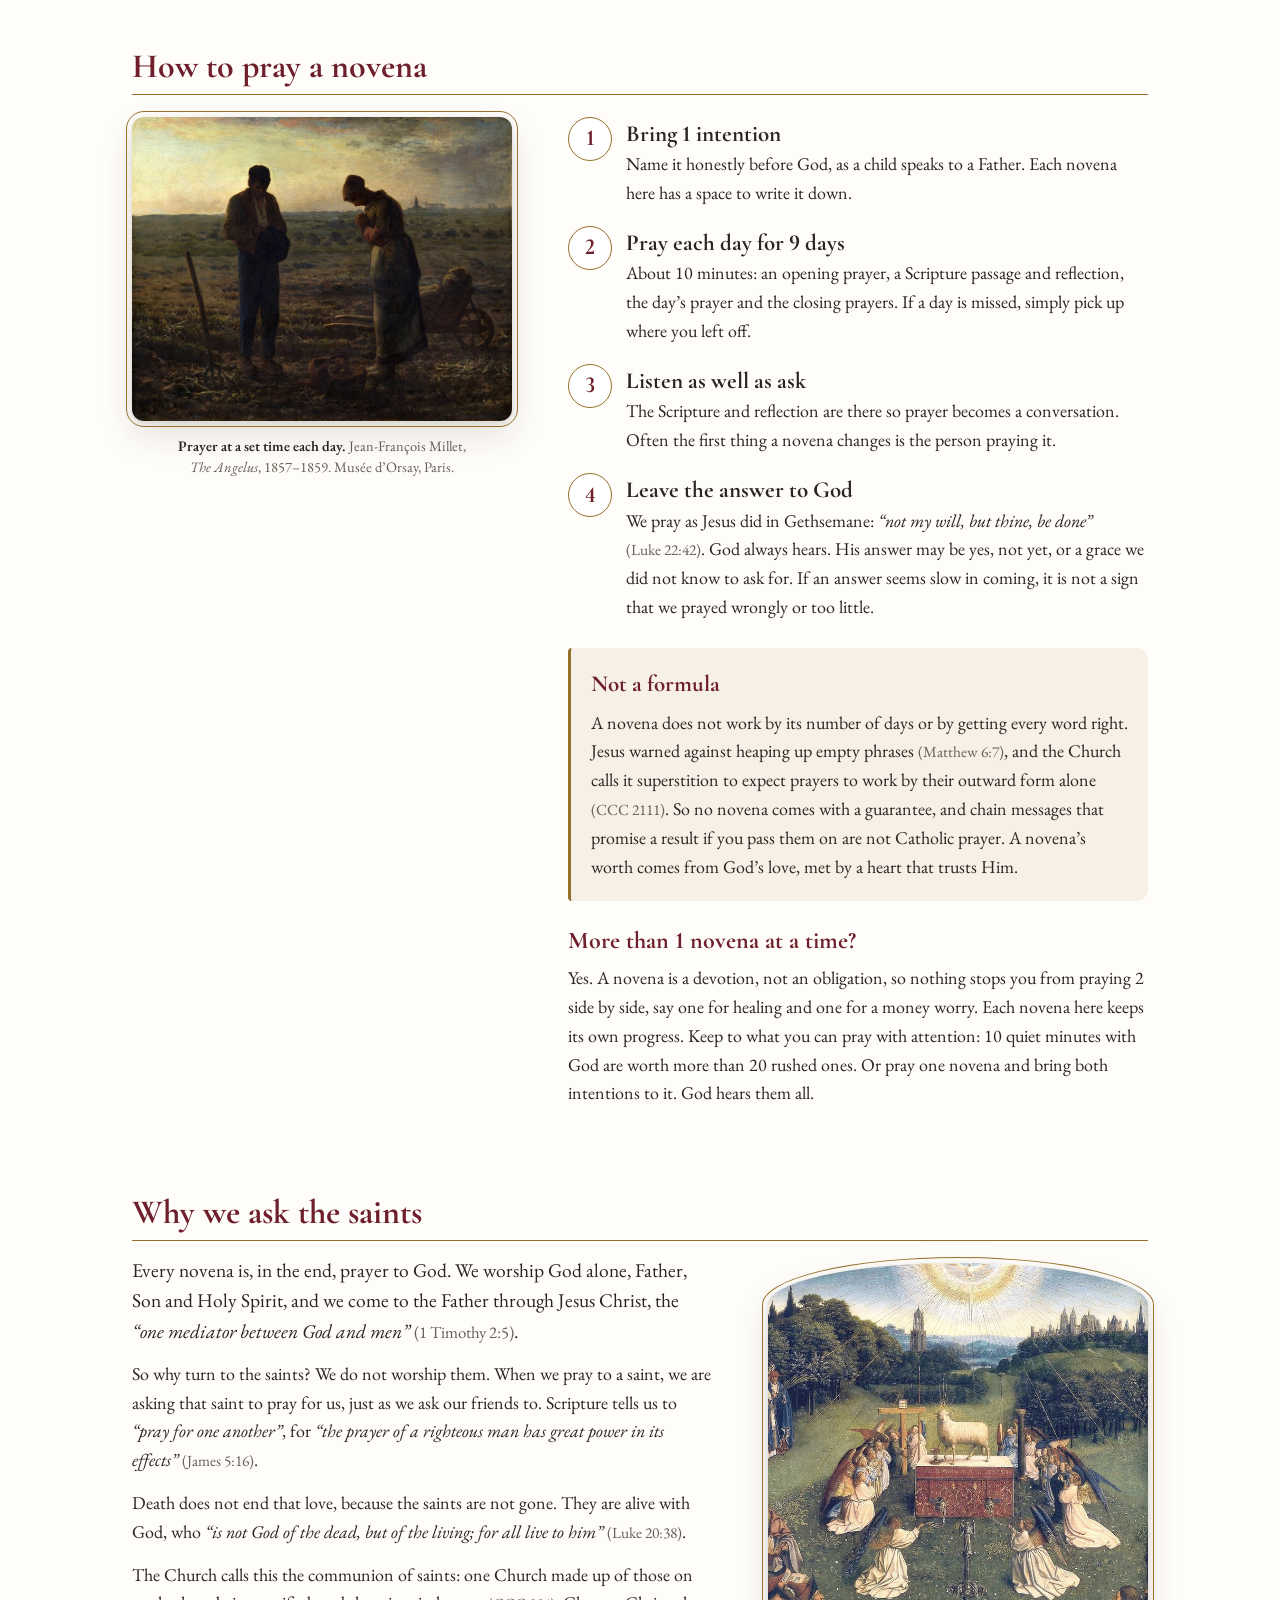
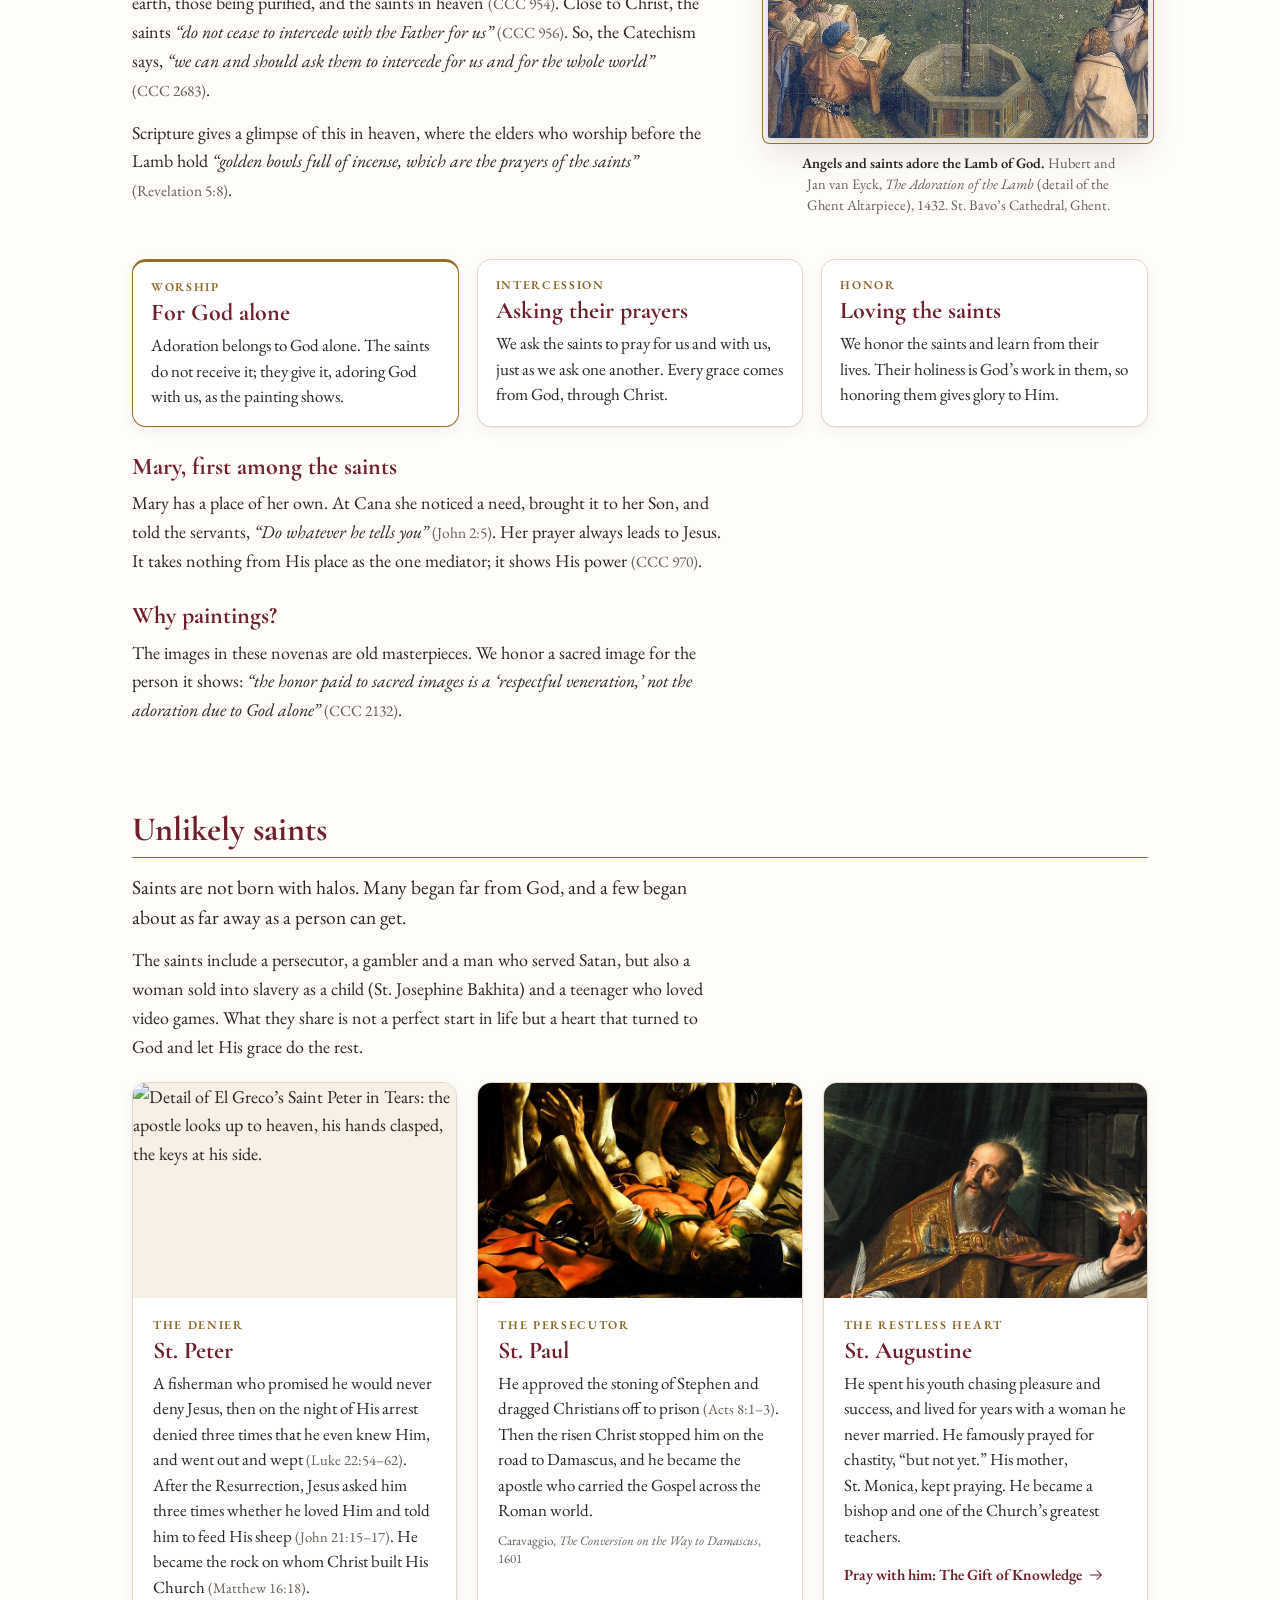
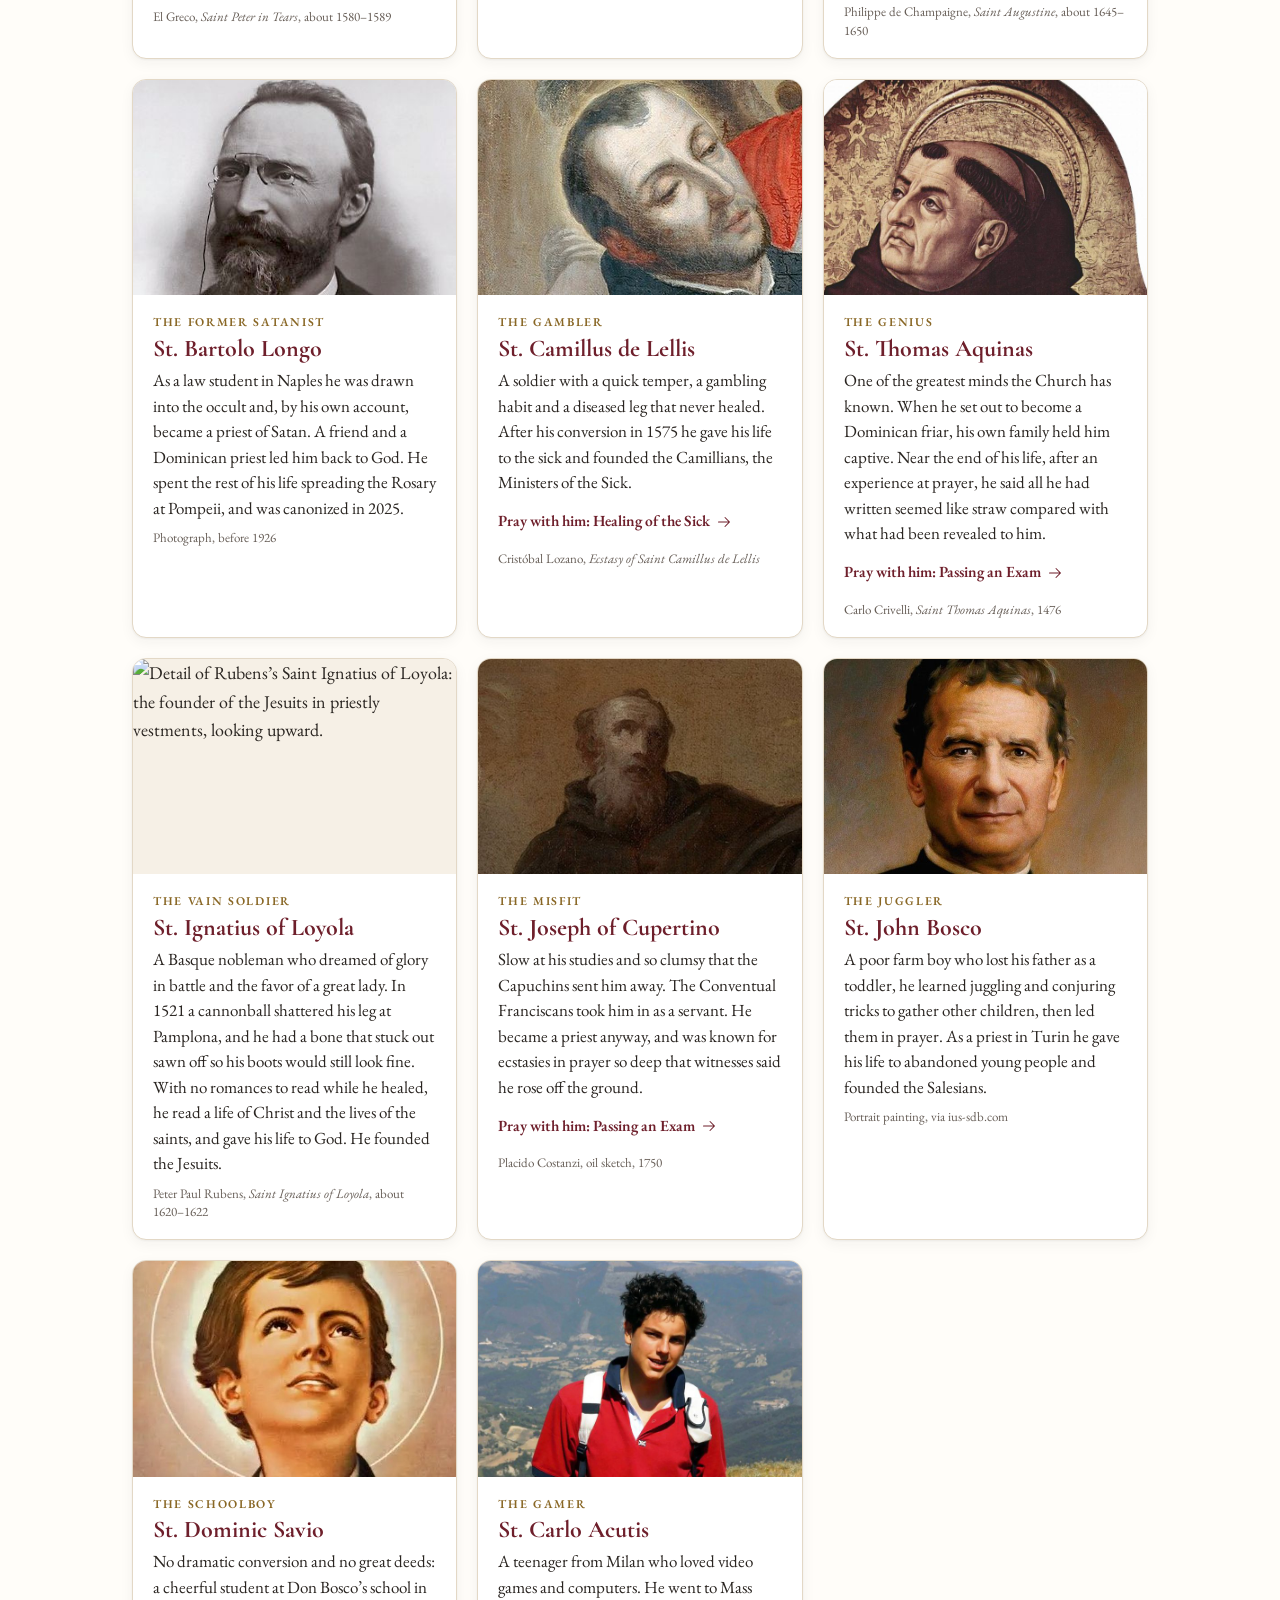
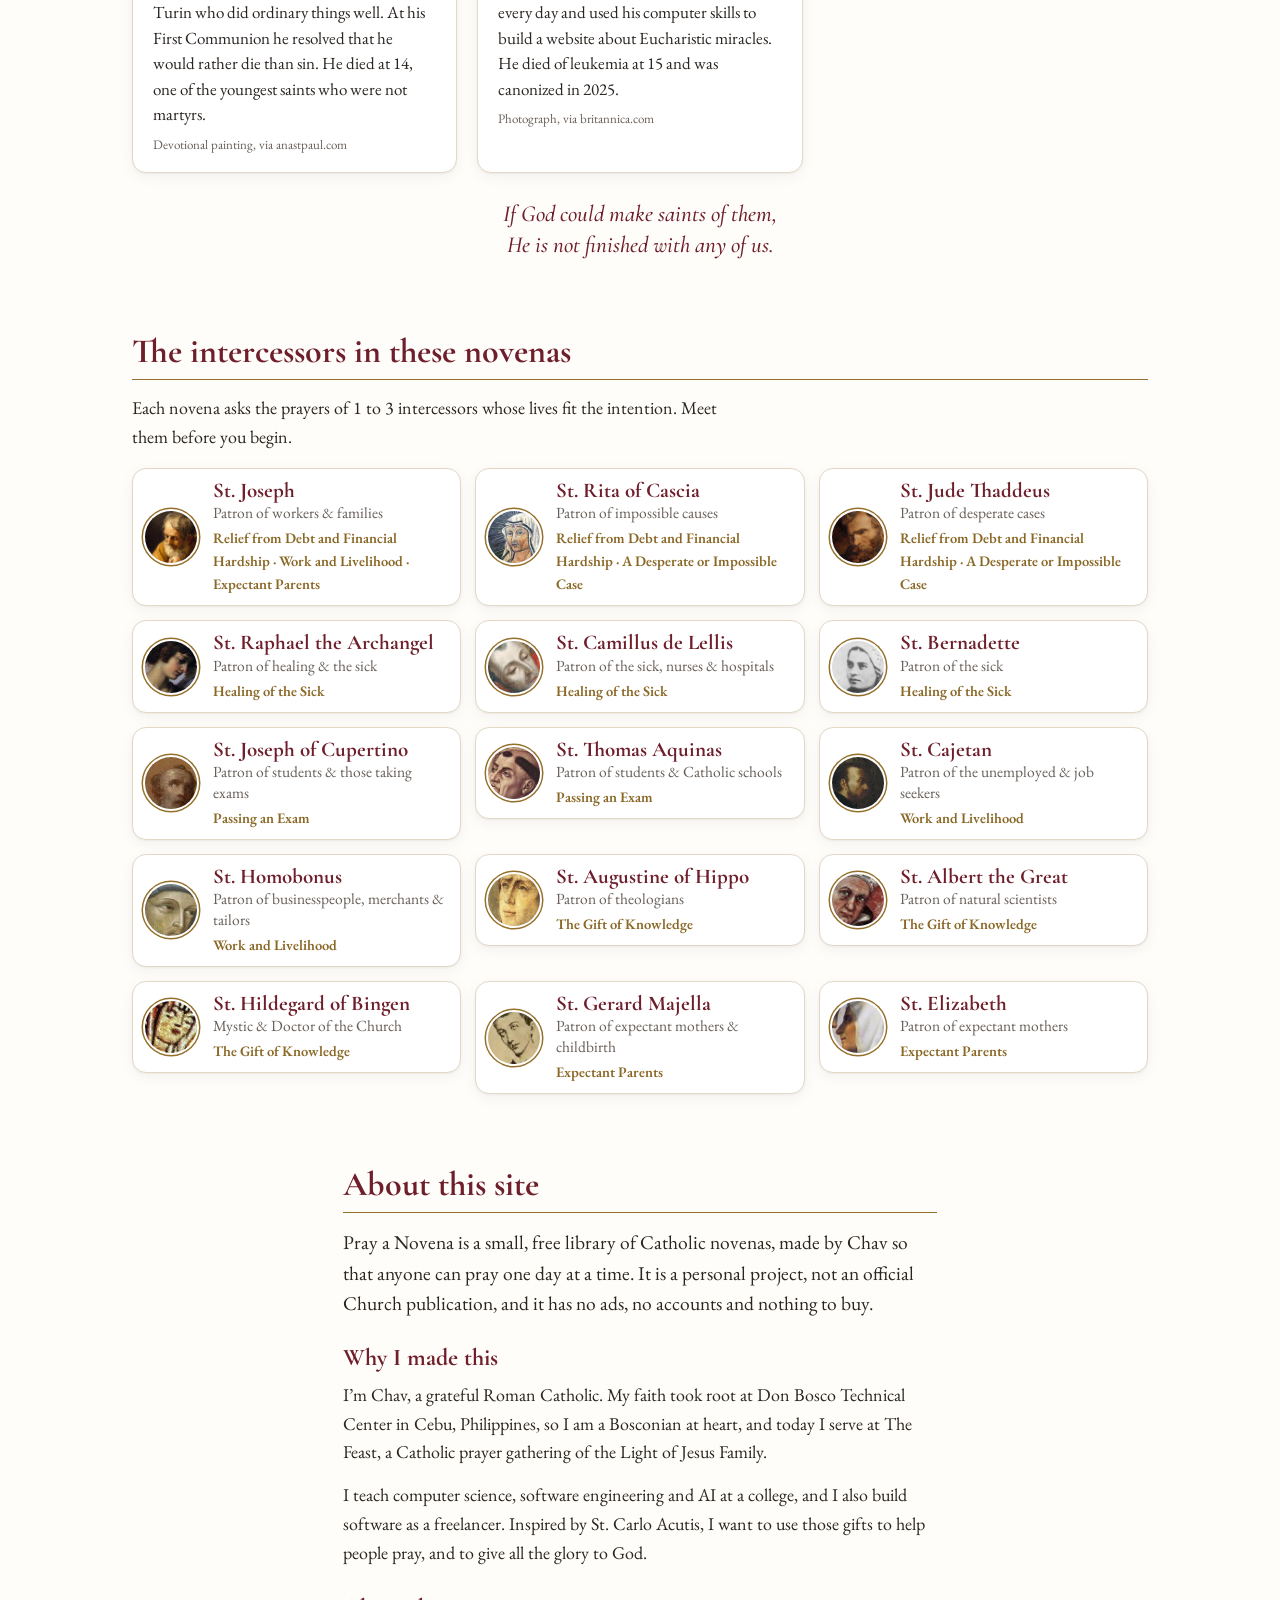
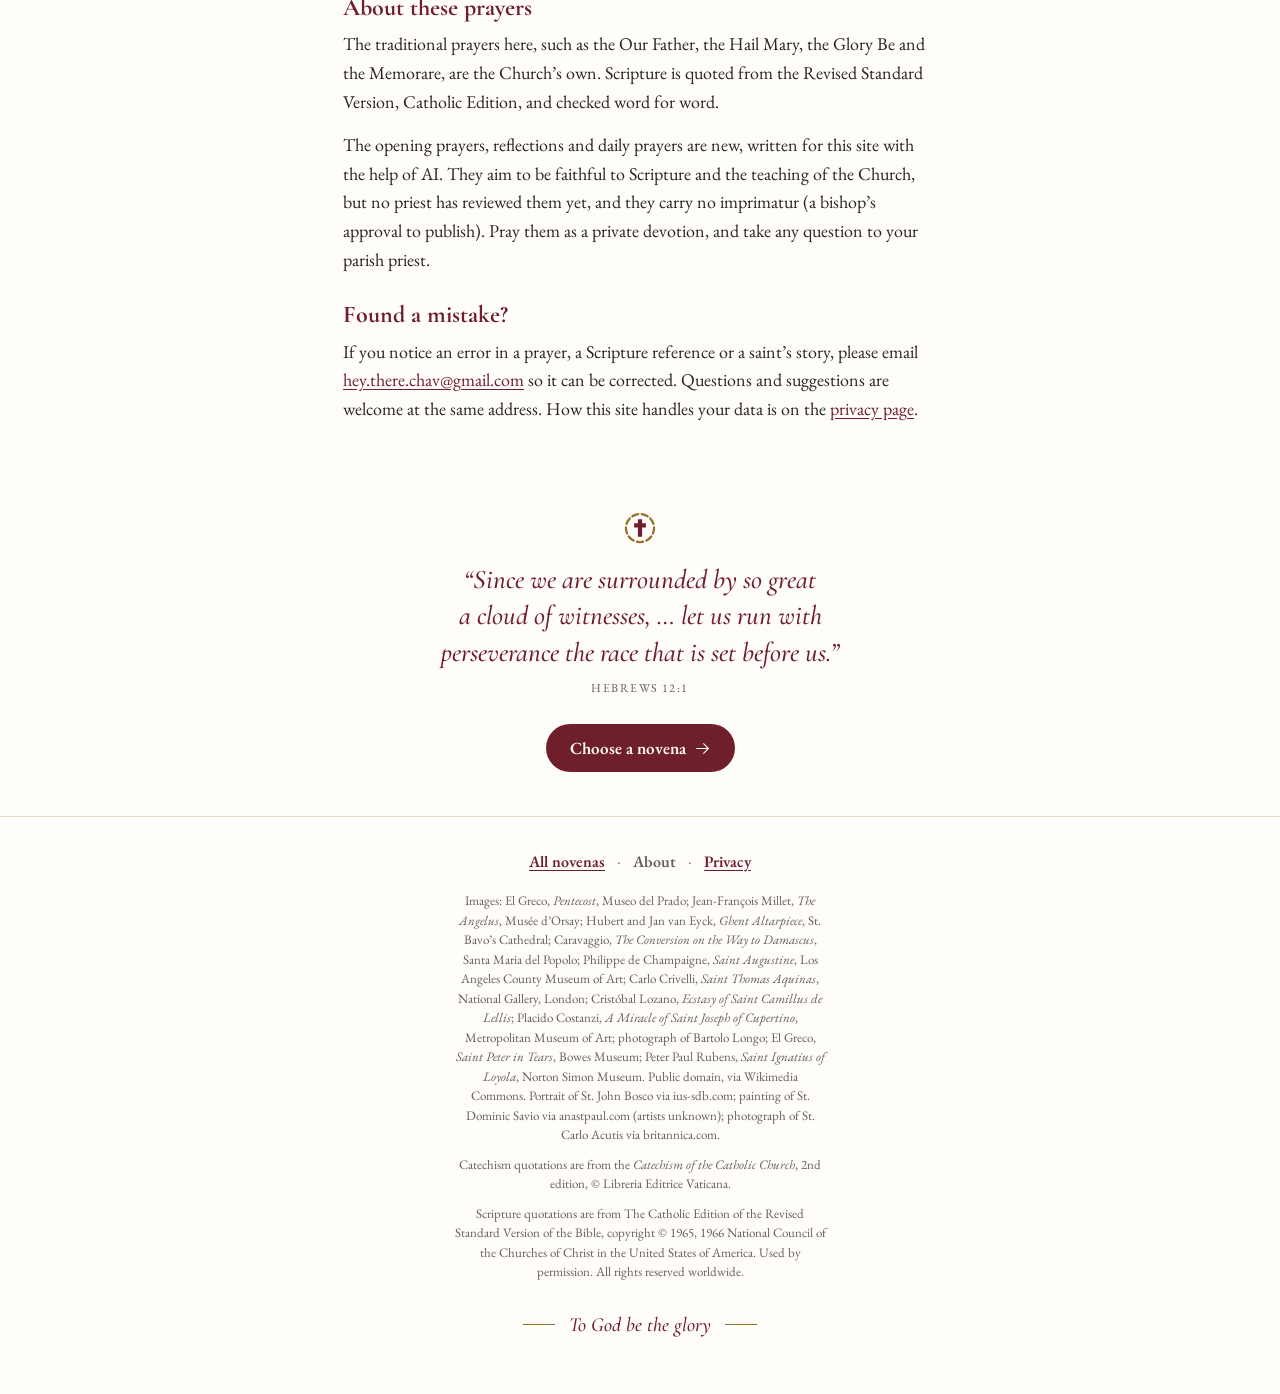
==== commit f111d57d: "Publish the Expectant Parents novena; log it" ====
--- a/site/about/index.html
+++ b/site/about/index.html
@@ -349,7 +349,7 @@
     <h2 class="h2">The intercessors in these novenas</h2>
     <p class="body">Each novena asks the prayers of 1 to 3&nbsp;intercessors whose lives fit the intention. Meet them before you begin.</p>
     <ul class="people">
-      <li><a href="../relief-from-debt/index.html"><img src="../relief-from-debt/img/joseph_face.jpg" alt="" width="56" height="56" loading="lazy"><span><span class="nm">St. Joseph</span><span class="pt">Patron of workers &amp; families</span><span class="nv">Relief from Debt and Financial Hardship · Work and Livelihood</span></span></a></li>
+      <li><a href="../relief-from-debt/index.html"><img src="../relief-from-debt/img/joseph_face.jpg" alt="" width="56" height="56" loading="lazy"><span><span class="nm">St. Joseph</span><span class="pt">Patron of workers &amp; families</span><span class="nv">Relief from Debt and Financial Hardship · Work and Livelihood · Expectant Parents</span></span></a></li>
       <li><a href="../relief-from-debt/index.html"><img src="../relief-from-debt/img/rita_face.jpg" alt="" width="56" height="56" loading="lazy"><span><span class="nm">St. Rita of Cascia</span><span class="pt">Patron of impossible causes</span><span class="nv">Relief from Debt and Financial Hardship · A Desperate or Impossible Case</span></span></a></li>
       <li><a href="../relief-from-debt/index.html"><img src="../relief-from-debt/img/jude_face.jpg" alt="" width="56" height="56" loading="lazy"><span><span class="nm">St. Jude Thaddeus</span><span class="pt">Patron of desperate cases</span><span class="nv">Relief from Debt and Financial Hardship · A Desperate or Impossible Case</span></span></a></li>
       <li><a href="../healing/index.html"><img src="../healing/img/raphael_face.jpg" alt="" width="56" height="56" loading="lazy"><span><span class="nm">St. Raphael the Archangel</span><span class="pt">Patron of healing &amp; the sick</span><span class="nv">Healing of the Sick</span></span></a></li>
@@ -362,6 +362,8 @@
       <li><a href="../gift-of-knowledge/index.html"><img src="../gift-of-knowledge/img/augustine_face.jpg" alt="" width="56" height="56" loading="lazy"><span><span class="nm">St. Augustine of Hippo</span><span class="pt">Patron of theologians</span><span class="nv">The Gift of Knowledge</span></span></a></li>
       <li><a href="../gift-of-knowledge/index.html"><img src="../gift-of-knowledge/img/albert_face.jpg" alt="" width="56" height="56" loading="lazy"><span><span class="nm">St. Albert the Great</span><span class="pt">Patron of natural scientists</span><span class="nv">The Gift of Knowledge</span></span></a></li>
       <li><a href="../gift-of-knowledge/index.html"><img src="../gift-of-knowledge/img/hildegard_face.jpg" alt="" width="56" height="56" loading="lazy"><span><span class="nm">St. Hildegard of Bingen</span><span class="pt">Mystic &amp; Doctor of the Church</span><span class="nv">The Gift of Knowledge</span></span></a></li>
+      <li><a href="../expectant-parents/index.html"><img src="../expectant-parents/img/gerard_face.jpg" alt="" width="56" height="56" loading="lazy"><span><span class="nm">St. Gerard Majella</span><span class="pt">Patron of expectant mothers &amp; childbirth</span><span class="nv">Expectant Parents</span></span></a></li>
+      <li><a href="../expectant-parents/index.html"><img src="../expectant-parents/img/elizabeth_face.jpg" alt="" width="56" height="56" loading="lazy"><span><span class="nm">St. Elizabeth</span><span class="pt">Patron of expectant mothers</span><span class="nv">Expectant Parents</span></span></a></li>
     </ul>
   </section>
 
